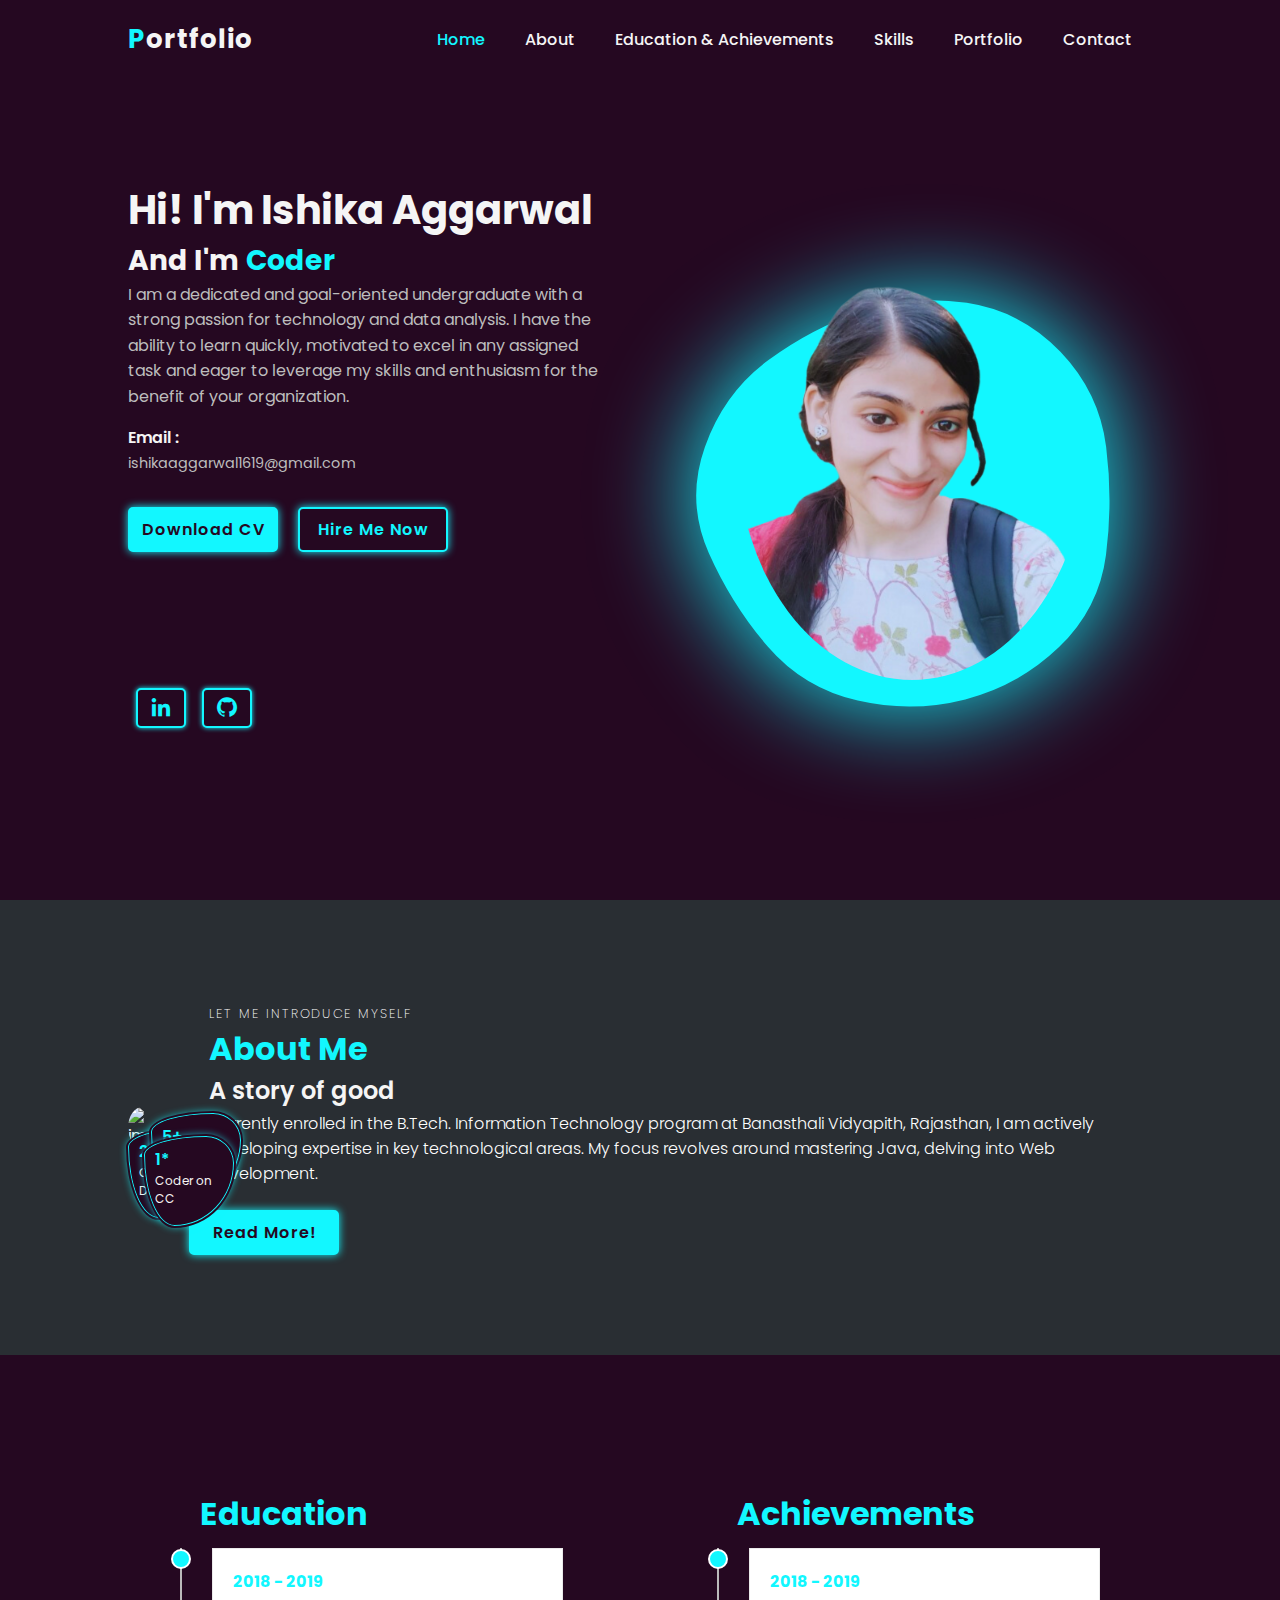
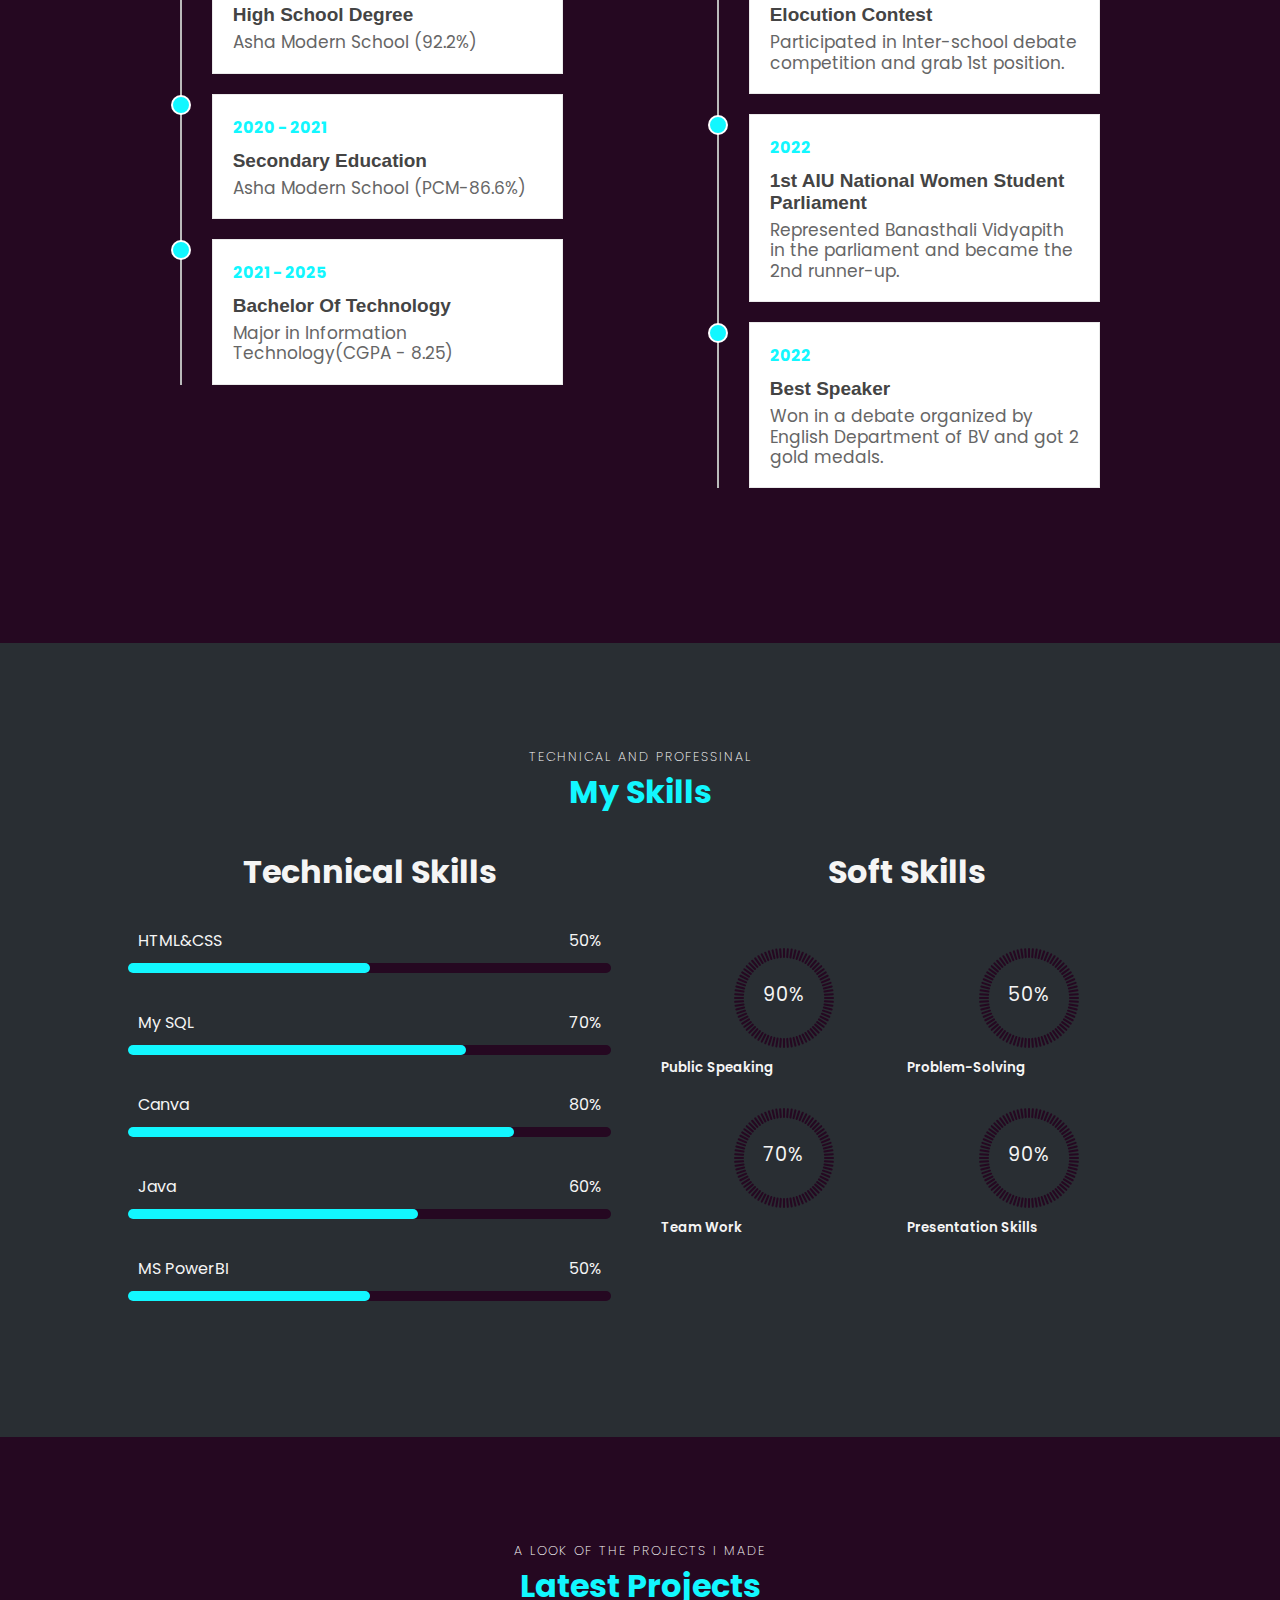
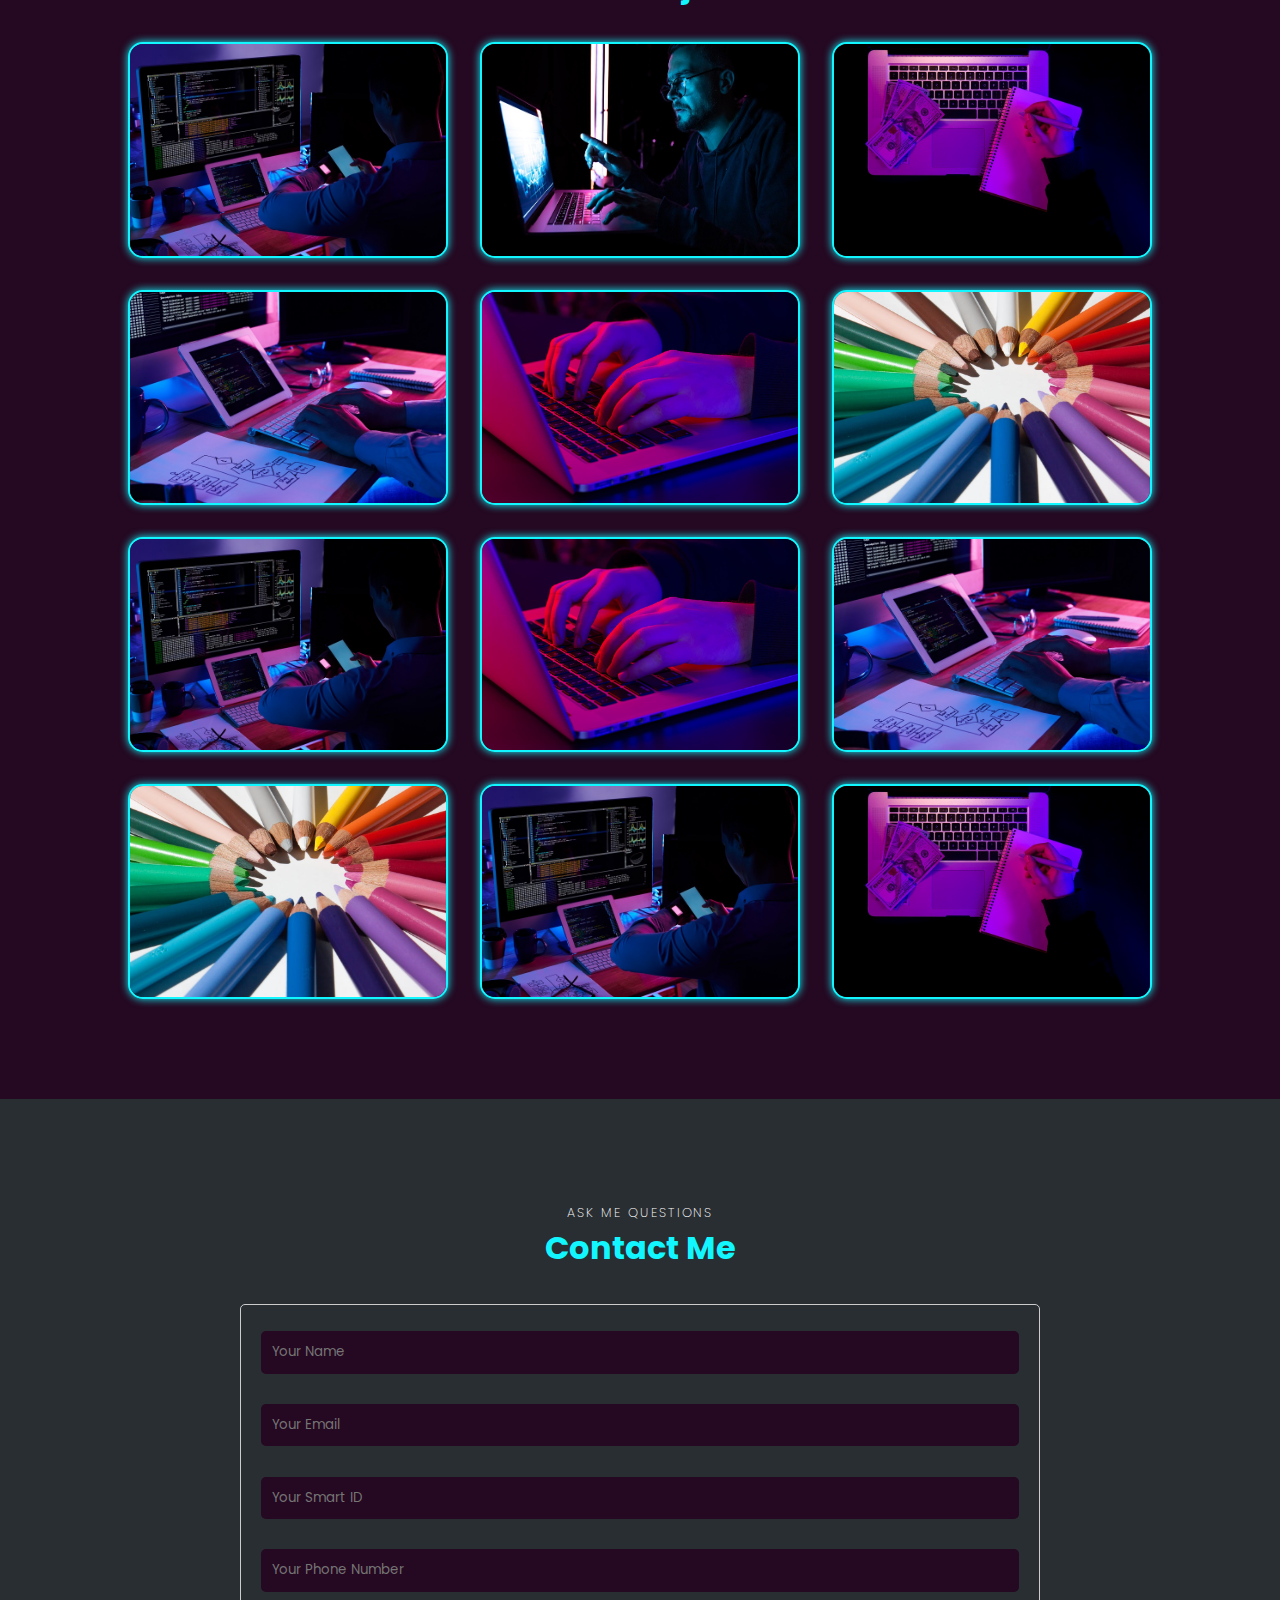
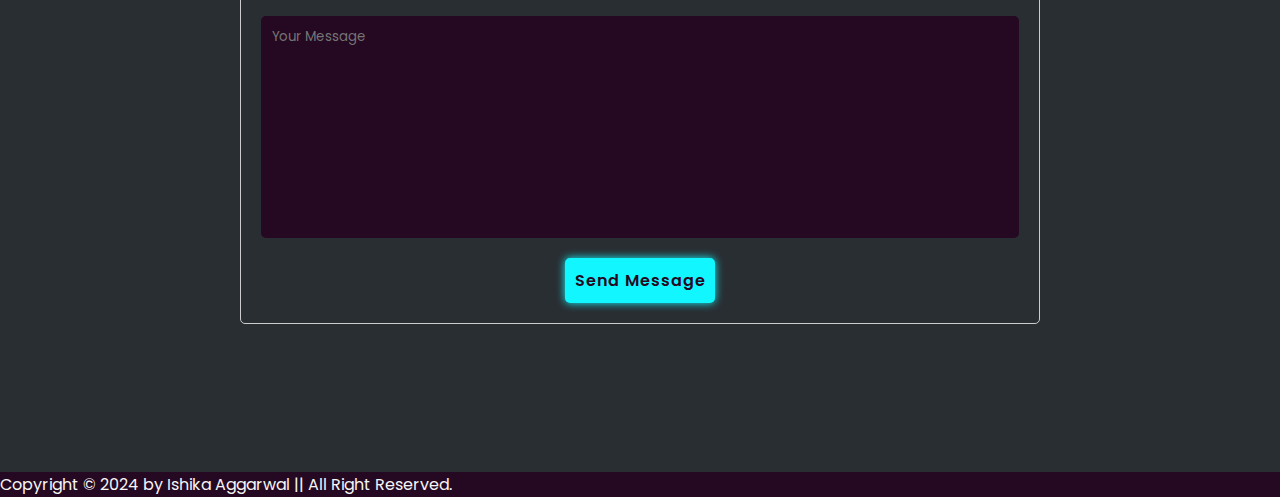
==== index.html @ 07a56487 "Add files via upload" ====
<!DOCTYPE html>
<html lang="en">
<head>
    <meta charset="UTF-8">
    <meta name="viewport" content="width=device-width, initial-scale=1.0">
    <title>Responsive Personal Portfolio Website Design</title>
    <link rel="stylesheet" href="style.css">
    <link href='https://unpkg.com/boxicons@2.1.4/css/boxicons.min.css' rel='stylesheet'>
    <!--<link rel="stylesheet" href="style.css">-->


</head>

<body>
    <!--header design-->
    <header>
       <div class="logo"><span>P</span>ortfolio</div>
        <ul class="navlist">
            <li><a href="#home">Home</a></li>
            <li><a href="#about">About</a></li>
            <li><a href="#education">Education & Achievements</a></li>
            <li><a href="#skills">Skills</a></li>
            <li><a href="#portfolio1">Portfolio</a></li>
            <li><a href="#contact">Contact</a></li>
        </ul>
        <div id="menu-icon" class="bx bx-menu"></div>
    </header>

    <!--home section-->

    <section id="home" class="home">
        
        <div class="home-content">
            <h1>Hi! I'm Ishika Aggarwal</h1>
        <div class="change-text">
            <h3>And I'm</h3>
            <h3>
                <span class="word">Student</span>
                <span class="word">Coder</span>
                <span class="word">Upcoming&nbsp;SWE</span>
                <span class="word">Frontend&nbsp;Developer</span>
                <span class="word">Orator</span>
                <span class="word">Data&nbsp;Analyst</span>
                <span class="word">Graphic&nbsp;Designer</span>
            </h3>
        </div>
        <p>I am a dedicated and goal-oriented undergraduate
            with a strong passion for technology and data
            analysis. I have the ability to learn quickly, motivated
            to excel in any assigned task and eager to leverage
            my skills and enthusiasm for the benefit of your
            organization.</p>

        <div class="info-box">
            <div class="email-info">
                <h3>Email :</h3>
                <span>ishikaaggarwal1619@gmail.com</span>
            </div>
        </div>
        <div class="btn-box">
            <a href="Ishika_Aggarwal_Resume.pdf" class="btn">Download CV</a>
            <a href="#" class="btn">Hire Me Now</a>
        </div>

        <div class="social-icons">
            <a href="https://www.linkedin.com/in/ishika-aggarwal-6a99b0291/"><i class='bx bxl-linkedin'></i></a>
            <a href="https://github.com/Gun-ishka/IT-302_Assignment2"><i class='bx bxl-github'></i></a>
        </div>
        </div>
        <div class="home-image">
            <div class="img-box">
                <img src="img.png" alt="img">
            </div>
            <div class="liquid-shape">
                <svg viewBox="0 0 500 500" xmlns="http://www.w3.org/2000/svg" xmlns:xlink="http://www.w3.org/1999/xlink" width="100%" id="blobSvg">
                    <path fill="#12f7ff">
                        <animate attributeName="d"

                            dur="20000ms"
                            repeatCount="indefinite"
                            values="M451,306.5Q446,363,402,400Q358,437,304,456.5Q250,476,195.5,457Q141,438,103.5,397Q66,356,36.5,303Q7,250,27,191.5Q47,133,98.5,105Q150,77,200,59.5Q250,42,307.5,46.5Q365,51,400.5,96.5Q436,142,446,196Q456,250,451,306.5Z;
                            M454.5,305.5Q442,361,405,408Q368,455,309,457Q250,459,189,460Q128,461,91,412Q54,363,42.5,306.5Q31,250,51,198.5Q71,147,104,100Q137,53,193.5,36Q250,19,306,37Q362,55,414,90Q466,125,466.5,187.5Q467,250,454.5,305.5Z;
                            M461,305.5Q442,361,403,404Q364,447,307,449.5Q250,452,192,452Q134,452,110.5,398Q87,344,68.5,297Q50,250,58,197Q66,144,108.5,111.5Q151,79,200.5,49.5Q250,20,296.5,54.5Q343,89,374,124.5Q405,160,442.5,205Q480,250,461,305.5Z;
                            M436.5,303Q433,356,393,392Q353,428,301.5,432.5Q250,437,199.5,431Q149,425,96,397Q43,369,40,309.5Q37,250,56,199.5Q75,149,113.5,114.5Q152,80,201,50Q250,20,296,55.5Q342,91,389.5,116.5Q437,142,438.5,196Q440,250,436.5,303Z;
                            M453.5,301.5Q429,353,392.5,393Q356,433,303,447Q250,461,198,445.5Q146,430,108,392Q70,354,50,302Q30,250,57.5,202.5Q85,155,106,96Q127,37,188.5,30.5Q250,24,312,29.5Q374,35,404.5,89Q435,143,456.5,196.5Q478,250,453.5,301.5Z;
                            M425,298.5Q418,347,394.5,403Q371,459,310.5,457Q250,455,197.5,443.5Q145,432,104,395Q63,358,66.5,304Q70,250,57.5,191Q45,132,86.5,85.5Q128,39,189,38.5Q250,38,304.5,49.5Q359,61,387,108Q415,155,423.5,202.5Q432,250,425,298.5Z;
                            M435,303.5Q435,357,392,389.5Q349,422,299.5,443Q250,464,200,444Q150,424,116,385.5Q82,347,46.5,298.5Q11,250,32.5,193.5Q54,137,108,117.5Q162,98,206,80.5Q250,63,305,61.5Q360,60,390.5,105.5Q421,151,428,200.5Q435,250,435,303.5Z;
                            M451,306.5Q446,363,402,400Q358,437,304,456.5Q250,476,195.5,457Q141,438,103.5,397Q66,356,36.5,303Q7,250,27,191.5Q47,133,98.5,105Q150,77,200,59.5Q250,42,307.5,46.5Q365,51,400.5,96.5Q436,142,446,196Q456,250,451,306.5Z"
                        ></animate>
                    </path>
                  </svg>
            </div>
            <div class="liquid-shape">
                <svg viewBox="0 0 500 500" xmlns="http://www.w3.org/2000/svg" xmlns:xlink="http://www.w3.org/1999/xlink" width="100%" id="blobSvg">
                    <path fill="#12f7ff">
                        <animate attributeName="d"

                            dur="20000ms"
                            repeatCount="indefinite"
                            values="M451,306.5Q446,363,402,400Q358,437,304,456.5Q250,476,195.5,457Q141,438,103.5,397Q66,356,36.5,303Q7,250,27,191.5Q47,133,98.5,105Q150,77,200,59.5Q250,42,307.5,46.5Q365,51,400.5,96.5Q436,142,446,196Q456,250,451,306.5Z;
                            M454.5,305.5Q442,361,405,408Q368,455,309,457Q250,459,189,460Q128,461,91,412Q54,363,42.5,306.5Q31,250,51,198.5Q71,147,104,100Q137,53,193.5,36Q250,19,306,37Q362,55,414,90Q466,125,466.5,187.5Q467,250,454.5,305.5Z;
                            M461,305.5Q442,361,403,404Q364,447,307,449.5Q250,452,192,452Q134,452,110.5,398Q87,344,68.5,297Q50,250,58,197Q66,144,108.5,111.5Q151,79,200.5,49.5Q250,20,296.5,54.5Q343,89,374,124.5Q405,160,442.5,205Q480,250,461,305.5Z;
                            M436.5,303Q433,356,393,392Q353,428,301.5,432.5Q250,437,199.5,431Q149,425,96,397Q43,369,40,309.5Q37,250,56,199.5Q75,149,113.5,114.5Q152,80,201,50Q250,20,296,55.5Q342,91,389.5,116.5Q437,142,438.5,196Q440,250,436.5,303Z;
                            M453.5,301.5Q429,353,392.5,393Q356,433,303,447Q250,461,198,445.5Q146,430,108,392Q70,354,50,302Q30,250,57.5,202.5Q85,155,106,96Q127,37,188.5,30.5Q250,24,312,29.5Q374,35,404.5,89Q435,143,456.5,196.5Q478,250,453.5,301.5Z;
                            M425,298.5Q418,347,394.5,403Q371,459,310.5,457Q250,455,197.5,443.5Q145,432,104,395Q63,358,66.5,304Q70,250,57.5,191Q45,132,86.5,85.5Q128,39,189,38.5Q250,38,304.5,49.5Q359,61,387,108Q415,155,423.5,202.5Q432,250,425,298.5Z;
                            M435,303.5Q435,357,392,389.5Q349,422,299.5,443Q250,464,200,444Q150,424,116,385.5Q82,347,46.5,298.5Q11,250,32.5,193.5Q54,137,108,117.5Q162,98,206,80.5Q250,63,305,61.5Q360,60,390.5,105.5Q421,151,428,200.5Q435,250,435,303.5Z;
                            M451,306.5Q446,363,402,400Q358,437,304,456.5Q250,476,195.5,457Q141,438,103.5,397Q66,356,36.5,303Q7,250,27,191.5Q47,133,98.5,105Q150,77,200,59.5Q250,42,307.5,46.5Q365,51,400.5,96.5Q436,142,446,196Q456,250,451,306.5Z"
                        ></animate>
                    </path>
                  </svg>
            </div>
    </section>
    <!--about section-->
    <section id="about" class="about">
      
        <div class="img-about">
            <img src="img2.png" alt="img">
            
      
        
            <div class="info-about1">
                <span>20+</span>
                <p>Canva Designs</p>
            </div>
            <div class="info-about2">
                <span>5+</span>
                <p>Medals in Debate</p>
            </div>
            <div class="info-about3">
                <span>1*</span>
                <p>Coder on CC</p>
            </div>
        </div>
        <div class="about-content">
            <span>Let me introduce myself</span>
            <h2>About Me</h2>
            <h3>A story of good</h3>
            <p>Currently enrolled in the B.Tech. Information Technology program at Banasthali Vidyapith, Rajasthan, I am actively developing expertise in key technological areas. My focus revolves around mastering Java, delving into Web Development.</p>
            <div class="btn-box">
                <a href="" class="btn">Read More!</a>
            </div>
        </div>
    </section>

    <div class="container">
	
        <main class="row">
            
            <!--   *******  Education Section Starts  *******   -->
    <section class="col" id="education" class="education">
			
        <div class="title">
            <h2 style="color:var(--hover-color);
            font-weight:700;
            font-size:var(--normal-font);">Education</h2>
        </div>

        <div class="contents">
            
            <div class="box">
                <h4>2018 - 2019</h4>
                <h3>High School Degree</h3>
                <p>Asha Modern School (92.2%)</p>
            </div>

            <div class="box">
                <h4>2020 - 2021</h4>
                <h3>Secondary Education</h3>
                <p>Asha Modern School (PCM-86.6%)</p>
            </div>

            <div class="box">
                <h4>2021 - 2025</h4>
                <h3>Bachelor Of Technology</h3>
                <p>Major in Information Technology(CGPA - 8.25)</p>
            </div>

        </div>
    </section>
    <!--   *******  Education Section Ends  *******   -->

		<!--   *******  Experience Section Starts  *******  -->

		<section class="col">
			
			 <div class="title">
				<h2 style="color:var(--hover-color);
                font-weight:700;
                font-size:var(--normal-font);">Achievements</h2>
            </div>
			

			<div class="contents">
				
				<div class="box">
					<h4>2018 - 2019</h4>
					<h3>Elocution Contest</h3>
					<p>Participated in Inter-school debate competition and grab 1st position.</p>
				</div>

				<div class="box">
					<h4>2022</h4>
					<h3>1st AIU National Women Student Parliament</h3>
					<p>Represented Banasthali Vidyapith in the parliament and became the 2nd runner-up.</p>
				</div>

				<div class="box">
					<h4>2022</h4>
					<h3>Best Speaker</h3>
					<p>Won in a debate organized by English Department of BV and got 2 gold medals.</p>
				</div>

			</div>
		</section>

		<!--   *******  Experience Section Ends   *******  -->
	</main>
</div>
    <!--<section id="eduacation" class="education">
        <div class="education-text">
            <span>my study background</span>
            <h2>Education</h2>
        </div>
        <div class="section-services">
            <div class="service-box">
                <i class='bx bxs-layer'></i>
            </div>
        </div>
    </section>-->

    <!--Skills-->
    <section id="skills" class="skills">
        <div class="main-text">
            <span>technical and professinal</span>
            <h2>My Skills</h2>
        </div>
        <div class="skill-main">
            <div class="skill-left">
                <h3>Technical Skills</h3>
                <div class="skill-bar">
                    <div class="info">
                        <p>HTML&CSS</p>
                        <p>50%</p>
                    </div>
                    <div class="bar">
                        <span class="html-andcss"></span>
                    </div>
                </div>
                <div class="skill-bar">
                    <div class="info">
                        <p>My SQL</p>
                        <p>70%</p>
                    </div>
                    <div class="bar">
                        <span class="sql"></span>
                    </div>
                </div>
                <div class="skill-bar">
                    <div class="info">
                        <p>Canva</p>
                        <p>80%</p>
                    </div>
                    <div class="bar">
                        <span class="canva"></span>
                    </div>
                </div>
                <div class="skill-bar">
                    <div class="info">
                        <p>Java</p>
                        <p>60%</p>
                    </div>
                    <div class="bar">
                        <span class="java"></span>
                    </div>
                </div>
                <div class="skill-bar">
                    <div class="info">
                        <p>MS PowerBI</p>
                        <p>50%</p>
                    </div>
                    <div class="bar">
                        <span class="powerbi"></span>
                    </div>
                </div>
            </div>
            <div class="skill-right">
                <h3>Soft Skills</h3>
                <div class="softskills">
                    <div class="box">
                        <div class="circle" data-dots="80" data-percent="90"></div>
                        <div class="text">
                            <big>90%</big>
                            <small>Public Speaking</small>
                        </div>
                    </div>
                    <div class="box">
                        <div class="circle" data-dots="80" data-percent="50"></div>
                        <div class="text">
                            <big>50%</big>
                            <small>Problem-Solving</small>
                        </div>
                    
                </div>
                <div class="box">
                    <div class="circle" data-dots="80" data-percent="70"></div>
                        
                    
                    <div class="text">
                        <big>70%</big>
                        <small>Team Work</small>
                    </div>
                
            </div>
            <div class="box">
                <div class="circle" data-dots="80" data-percent="90"></div>
                    
              
                <div class="text">
                    <big>90%</big>
                    <small>Presentation Skills</small>
                </div>
        </div>
         </div>
        </div>
    </section>
<!--skill section-->

<section id="portfolio1" class="portfolio1">
    <div class="main-text">
        
            <span>A look of the projects I made</span>
            <h2>Latest Projects</h2>
        </div>
        <div class="container1">
            
            <div class="portfolio-gallery">
                <div class="port-box">
                    <div class="port-image">
                        <img src="1.jpg" alt="">
                    </div>
                    <div class="port-content">
                        <h3>Assignment 1</h3>
                        <p>In this I made UI of Lamborghini Website using Html, Css</p>
                        <a href="/HTML PROJECT/index1.html" target="_blank"><i class='bx bx-link-external'></i></a>
                    </div>
                </div>
                <div class="port-box">
                    <div class="port-image">
                        <img src="2.jpg" alt="">
                    </div>
                    <div class="port-content">
                        <h3>JS Exercise 19</h3>
                        <p>Implement a JS function that accept no. of rows(m) and columns(n) from user and display a 2D Matrix m8n square layout of alternate black and red.</p>
                        <a href="/Java script/exercise19.html" target="_blank"><i class='bx bx-link-external'></i></a>
                    </div>
                </div>
                <div class="port-box">
                    <div class="port-image">
                        <img src="3.jpg" alt="">
                    </div>
                    <div class="port-content">
                        <h3>JS Exercise 20</h3>
                        <p>Create a webpage to display digital clock that display updated time of your system without refreshing page.</p>
                        <a href="/Java script/exercise20.html" target="_blank"><i class='bx bx-link-external'></i></a>
                    </div>
                </div>
                <div class="port-box">
                    <div class="port-image">
                        <img src="5.jpg" alt="">
                    </div>
                    <div class="port-content">
                        <h3>JS Exercise 22</h3>
                        <p>Write a JS function to display greeting message with username that is accessing webpage. When user clicks on greeting message it should hide.</p>
                        <a href="/Java script/exercise24.html" target="_blank"><i class='bx bx-link-external'></i></a>
                    </div>
                </div>
                <div class="port-box">
                    <div class="port-image">
                        <img src="4.jpg" alt="">
                    </div>
                    <div class="port-content">
                        <h3>JS Exercise 23</h3>
                        <p>Write a JS code that displays text "Text-Growing" with increasing font size and "Text-Shrinking" with decreasing font size.</p>
                        <a href="/Java script/exercise23.html" target="_blank"><i class='bx bx-link-external'></i></a>
                    </div>
                </div>
               
                <div class="port-box">
                    <div class="port-image">
                        <img src="6.jpg" alt="">
                    </div>
                    <div class="port-content">
                        <h3>JS Exercise 25</h3>
                        <p>Create a webpage that accepts a value in textbox for temperature in one unit and convert it to another.</p>
                        <a href="/Java script/exercise25.html" target="_blank"><i class='bx bx-link-external'></i></a>
                    </div>
                </div>
                <div class="port-box">
                    <div class="port-image">
                        <img src="1.jpg" alt="">
                    </div>
                    <div class="port-content">
                        <h3>JS Exercise 26</h3>
                        <p>Create a registration form which accepts first name, last name(not mandatory), userId, password, confirm password, address, email, contact. Apply Validations</p>
                        <a href="/Java script/exercise26.html" target="_blank"><i class='bx bx-link-external'></i></a>
                    </div>
                </div>
               
                
                <div class="port-box">
                    <div class="port-image">
                        <img src="4.jpg" alt="">
                    </div>
                    <div class="port-content">
                        <h3>CSS Exercise 1</h3>
                        <p>Create a webpage containing various box with translate, transition and transform effects.</p>
                        <a href="/CSS/flexbox.html" target="_blank"><i class='bx bx-link-external'></i></a>
                    </div>
                </div>
                <div class="port-box">
                    <div class="port-image">
                        <img src="5.jpg" alt="">
                    </div>
                    <div class="port-content">
                        <h3>Css Exercise 2</h3>
                        <p>Create a webpage to display radial effect.</p>
                        <a href="/CSS/indexc.html" target="_blank"><i class='bx bx-link-external'></i></a>
                    </div>
                </div>
                <div class="port-box">
                    <div class="port-image">
                        <img src="6.jpg" alt="">
                    </div>
                    <div class="port-content">
                        <h3>CSS Exercise 3</h3>
                        <p>Create a webpage using html, css.</p>
                        <a href="/CSS/indexc1.html" target="_blank"><i class='bx bx-link-external'></i></a>
                    </div>
                </div>
                <div class="port-box">
                    <div class="port-image">
                        <img src="1.jpg" alt="">
                    </div>
                    <div class="port-content">
                        <h3>CSS Exercise 4</h3>
                        <p>Create a webpage using diifernt text style.</p>
                        <a href="/CSS/indexc2.html" target="_blank"><i class='bx bx-link-external'></i></a>
                    </div>
                </div>
                <div class="port-box">
                    <div class="port-image">
                        <img src="3.jpg" alt="">
                    </div>
                    <div class="port-content">
                        <h3>CSS Exercise 18</h3>
                        <p>Create a home page for Banasthali's Website look like https://gsar.harward.edu/</p>
                        <a href="/CSS/Ex18.html" target="_blank"><i class='bx bx-link-external'></i></a>
                    </div>
                </div>
                
            </div>
        </div>

    
</section>
<!--Conatact section end-->
<section id="contact" class="contact">
    <div class="main-text">
        
        <span>ask me questions</span>
        <h2>Contact Me</h2>
    </div>
    <form action="#"  method="post" onsubmit="return validateForm()">
        <input for="fname" class="required" type="text" placeholder="Your Name">
        <span id="fnameError" class="error"></span>

        <input for="email" class="required" id="email" class="email" type="text" placeholder="Your Email">
        <span id="emailError" class="error"></span>

        <input for="uId" class="required" id="uId" class="uTd" type="text" placeholder="Your Smart ID">
        <span id="uIdError" class="error"></span>

        <input for="mobile" class="required" id="mobile" class="mobile" type="text" placeholder="Your Phone Number">
        <span id="mobileError" class="error"></span>
        <textarea name="mess" id="mss" cols="30" rows="10" placeholder="Your Message"></textarea>
        <div class="btn-box formBtn">
            <button type="submit" class="btn">Send Message</button>
        </div>
        
    </form>
    <script>
        function validateForm() {
            var fname = document.getElementById('fname').value;
            var email = document.getElementById('email').value;
            var uId = document.getElementById('uId').value;
            var mobile = document.getElementById('mobile').value;
            var mss = document.getElementById('mss');
    
            var fnameError = document.getElementById('fnameError');
            var emailError = document.getElementById('emailError');
            var uIdError = document.getElementById('uIdError');
            var mobileError = document.getElementById('mobileError');
           
    
            fnameError.textContent = "";
           // lnameError.textContent = "";
            emailError.textContent = "";
            uIdError.textContent = "";
            mobileError.textContent = "";
            
    
            var isValid = true;
    
            if (fname.trim() === "") {
                fnameError.textContent = "First name is required";
                isValid = false;
            }
            if (email.trim() === "") {
                emailError.textContent = "Email is required";
                isValid = false;
            } else if (!isValidEmail(email)) {
                emailError.textContent = "Invalid email address";
                isValid = false;
            }


            if (uId.trim() === "") {
                uIdError.textContent = "User Id is required";
                isValid = false;
            } else if (!isValidUserId(uId)) {
                uIdError.textContent = "Invalid user id";
                isValid = false;
            }

            if (mobile.trim() === "") {
                mobileError.textContent = "Mobile number is required";
                isValid = false;
            } else if (!isValidMobile(mobile)) {
                mobileError.textContent = "Invalid mobile number";
                isValid = false;
            }
    
    
            return isValid;
        }
    
        function isValidEmail(email) {
            var re =  /^[a-zA-Z0-9._-]+@[a-zA-Z0-9.\.-]+\.[a-zA-Z]{2,4}$/;
            return re.test(email);
        }
    
        function isValidMobile(mobile) {
            var re = /^[1-9][0-9]{9}$/;
            return re.test(mobile);
        }
        function isValidUserId(uId){
            var re = /^[A-Z]{5}[0-9]{5}$/;
            return re.test(uId);
        }
    
    </script>

</section>
<!--footer-->
<p>Copyright &copy; 2024 by Ishika Aggarwal || All Right Reserved.</p>
    <script src="script.js"></script>
    
</body>
</html>
---- style.css ----
@import url('https://fonts.googleapis.com/css2?family=Poppins:wght@100;200;300;400;500;600;700;800;900&display=swap');
*{
    margin: 0;
    padding: 0;
    box-sizing: border-box;
    list-style:none;
    text-decoration: none;

    scroll-behavior: smooth;
    font-family: 'Poppins', sans-serif;
}

:root {
    --bg-color: #250821;
    --second-bg-color: #292e33;
    --text-color: #f5f5f5;
    --hover-color: #12f7ff;
    --big-font: 2.5rem;
    --normal-font: 2rem;
    --neon-box-shadow: 0 0 .5rem #12f7ff;
    --h2-font:3rem;
    --font-neon-text-shadow: 0 0 10px rgba(18,247,255,0.3),
     0 0 20px rgba(18,247,255,0.3),
     0 0 30px rgba(18,247,255,0.3),
     0 0 40px rgba(18,247,255,0.3),
     0 0 70px rgba(18,247,255,0.3),
     0 0 80px rgba(18,247,255,0.3),
     0 0 100px rgba(18,247,255,0.3),
     0 0 150px rgba(18,247,255,0.3);
}


body{
    font-family: 'Poppins', sans-serif;
    background-color: var(--bg-color);
    color: var(--text-color);
}

header{
    position:fixed;                                            
    top:0;
    left:0;
    z-index:1000;
    background:var(--bg-color);
   border-bottom:1px solid transparent;
   display:flex;
    align-items: center;
    justify-content: space-between;
    width: 100%;
    padding: 20px 10%;
    
}
header.sticky{
    background:var(--bg-color);
    border-bottom:1px solid var(--second-bg-color);
    padding:12px 10%;
}

.logo{
    font-size: 26px;
    font-weight: 700;
    letter-spacing: 1px;
}

span{
    color: var(--hover-color);
}
.navlist{
    display: flex;
    z-index:1000;
}

.navlist a{
    color: var(--text-color);
    font-weight: 500;
    padding: 10px 20px;
}

.navlist a:hover{
    color: var(--hover-color);
    text-shadow:  0 0 10px rgba(18,247,255,0.6),
    0 0 20px rgba(18,247,255,0.6),
    0 0 30px rgba(18,247,255,0.6),
    0 0 40px rgba(18,247,255,0.6),
    0 0 70px rgba(18,247,255,0.6),
    0 0 80px rgba(18,247,255,0.6),
    0 0 100px rgba(18,247,255,0.6),
    0 0 150px rgba(18,247,255,0.6);
}
.navlist a.active{
    color:var(--hover-color);
}
::webkit-scrollbar{
    height:0;
    width:0.5rem;
}
::webkit-scrollbar-track{
    background:var(--second-bg-color);
}
::webkit-scrollbar-thumb{
    background:var(--hover-color);
    border-radius:5rem;
}

#menu-icon{
    font-size: 1.8rem;
    z-index: 10001;
    cursor: pointer;
    margin-left: 25px;
    background: var(--hover-color);
    border-radius: 3px;
    color: var(--second-bg-color);
    display:none;
}

section{
    padding: 100px 10%;
}

.home-content p{
    color: #bdbdbd;
    line-height:1.6;
}
.info-box{
    display: inline-flex; justify-content: space-between!;
    justify-content:"space-but" 
}

.home{
    min-height: 100vh;
    height: 100%;
    width: 100%;
    display: grid;
    grid-template-columns: repeat(2, 1fr);
    align-items: center;
    grid-gap: 4em;

}
.home-content{
    max-width: 600px;
    margin-left: auto;
}

.home-content h1{
    font-size: var(--big-font);
    font-weight: 700;
}
.change-text{
    font-size: 1.5rem;
    font-weight: 600;
}

.change-text h3{
    display: inline-flex;
    margin: 0;
    vertical-align: top;
}

.change-text h3 .word{
    position: absolute;
    display: flex;
    opacity: 0;
}

.change-text h3 .word .letter{
    transform-origin : center center 25px;
}

.change-text h3 .word .letter.out{
    transform: rotateX(90deg);
    transition: 0.1s cubic-bezier(0.6,0,0.7,0.2);
}

.change-text h3 .word .letter.in{
    transition: 0.38s ease;
}

.change-text h3 .word .letter.behind{
    transform: rotateX(-90deg);
}

.home-content p{
    color:#bdbdbd;
    line-height:1.6;
}

.info-box{
    display:inline-flex;
    justify-content:space-between;
    align-items:center;
    width:300px;
    margin:1rem 0 2rem;
    
}

.info-box h3{
    font-weight: 600;
    color: var(--text-color);
    font-size:1rem;
}
.info-box span{
    font-size: 0.9rem;
    color:#bdbdbd;
}
.btn-box{
    display:flex;
    justify-content: space-between;
    width:320px;
    height: 45px;
}
.btn-box .btn{
    display: inline-flex;
    justify-content: center;
    align-items: center;
    width: 150px;
    height:100%;
    background: var(--hover-color);
    color: var(--bg-color);
    font-size:1rem;
    letter-spacing: 1px;
    font-weight:600;
    transition:0.6s;
    box-shadow: var(--neon-box-shadow);
    border-radius:5px;
    position: relative;
    overflow:hidden;
    z-index: 1;
    border: 2px solid var(--hover-color);
}

.btn:hover{
    color:var(--hover-color);
}
.btn::before{
    content: "";
    position: absolute;
    top: 0;
    left: 0;
    background: var(--bg-color);
    width: 0;
    height:100%;
    z-index: -1;
    transition: 0.4s;
}
.btn:hover::before{
    width:100%;

}

.btn:nth-child(2){
    background: var(--bg-color);
    color: var(--hover-color);
}

.btn:nth-child(2):hover{
    color: var(--bg-color);
}
.btn:nth-child(2)::before{
    background: var(--hover-color);
}

.social-icons{
    margin-top: 8rem;
    display: flex;
    width: 220px;
    height: 40px;
}
.social-icons a{
    display:inline-flex;
    width: 50px;
    height: 100%;
    justify-content: center;
    align-items:center;
    background: var(--bg-color);
    color: var(--hover-color);
    border: 2px solid var(--hover-color);
    transition:0.6s;
    box-shadow: 0 0 0.3rem #12f7ff;
    border-radius:5px;
    position: relative;
    margin:8px;
   
    z-index:1;
    overflow:hidden;
}

.social-icons a{
    font-size: 1.5rem;
}

.social-icons a:hover{
    color: var(--bg-color);

}

.social-icons a::before{
    content:"";
    position:absolute;
    left:0;
    top:0;
    width:0;
    height:100%;
    background: var(--hover-color);
    transition:0.6s;
    z-index: -1;

}
.social-icons a:hover::before{
    width: 100%;
}
.home-image{
    position:relative;
}

.img-box{
    text-align:center;
    

}
.img-box img{
    width:100%;
    max-width:350px;
    height:auto;
    
    border-radius:80%;
}
.liquid-shape{
    position:absolute;
    width:100%;
    height:100%;
    z-index:-1;
    top:10%;
}

.liquid-shape:nth-child(2){
    filter:blur(50px);
}

/*About Section css...........................................*/

.about{
    display:flex;
    justify-content:center;
    align-items:center;
    grid-gap:2em;
    background:var(--second-bg-color);
}
.img-about {
    position: relative;
}

.img-about img {
    width: 100%;
    max-width: 350px;
    height: auto;
    border-radius: 80%;
    
  
}

.about .img-about img{
    max-width:500px;
    height: auto;
    
}

.about-content span{
    margin-left: 20px;
    color:#fdfdfd;
    font-size:0.8rem;
    font-weight:200;
    letter-spacing:2px;
    text-transform:uppercase;

}

.about-content h2{
    margin-left: 20px;
    color:var(--hover-color);
    font-weight:700;
    font-size:var(--normal-font);
}

.about-content h3{
    margin-left: 20px;
    font-weight:600;
    font-size:1.5rem;
    margin-bottom: 0.2rem;
}

.about-content p{
    margin-left: 20px;
    color:#fdfdfd;
    font-weight:300;
    margin-bottom:1.5rem;
}
.info-about1,
.info-about2,
.info-about3{
    background:var(--bg-color);
    font-size:0.75rem;
    position:absolute;
    padding:10px;
    width:90px;
    height:90px;
    border-radius:69% 31% 66% 34% / 21% 30% 70% 79%;
    display:block;
    box-shadow:var(--neon-box-shadow);
    border: 1px solid var(--hover-color);
    outline: 2px solid var(--bg-color);
    z-index:100;
    animation: morph 6s linear infinite;
}
.info-about1{
    left:0%;
    top:50%;

}
.info-about2{
    left:80%;
    top:15%;
    
}
.info-about3{
    left:55%;
    top:70%;
    
}
.img-about span{
    color:var(--hover-color);
    font-size:1rem;
    font-weight:600;
}
/*Education css..............*/
.container{
	width: 100%;
	padding: 35px 10%;
}
.container{
	padding-right: calc(10% - 30px);
}
main.row{
	display: grid;
	grid-template-columns: 1fr 1fr;
	grid-column-gap: 20px;
}
.col div.title h2{
	
	margin-left:20px;
    color:var(--hover-color);
    font-weight:700;
    font-size:var(--normal-font);
}
.col .contents{
	padding: 0px 30px;
	border-left: 2px solid #bababa;
}
.col .contents .box{
	position: relative;
	padding: 20px;
	border: 1px solid #eaeaea;
	background-color: #ffffff;
	cursor: pointer;
	transition: all 0.4s;
	margin-bottom: 20px;
}
.col .contents .box:hover{
	box-shadow: 0px 3px 12px 0px #ccc;
	border: 1px solid transparent;
}
.col .contents .box::before{
	content: '';
	position: absolute;
	width: 16px;
	height: 16px;
	border-radius: 50%;
	right: calc(100% + 22px);
	top: 0;
	background-color:var(--hover-color);
	border: 2px solid white;
}
.box h4{
	position: relative;
    color:var(--hover-color);
	
}
.box h3{
	font-size: 19px;
	padding: 10px 0px 6px;
	font-family: helvetica;
	color: #444;
}
.box p{
	line-height: 1.2;
	color: #666;
	font-size: 17px;
}
@media(max-width: 768px){
	main.row{
		grid-template-columns: 1fr;
	}
	.row .col:nth-child(2){
		margin-top: 30px;
	}
}

/*Skills......*/

.main-text{
   
    width:100%;
    text-align:center;
    margin-bottom:2rem;
    color:var(--hover-color);
}
.main-text h2{
    font-weight:700;
    font-size: var(--normal-font);
}
.main-text span{
    color:#fdfdfd;
    font-size:0.8rem;
    font-weight:200;
    letter-spacing:2px;
    text-transform:uppercase;

}
.skills{
    background:var(--second-bg-color);
}
.skill-main{
    width:100%;
    display:grid;
    grid-template-columns: repeat(2 1fr);
    grid-row-gap: 30px;
    grid-column-gap: 50px;

}
.skill-right{
    grid-column: 2 / 3; /* Align Soft Skills to the second column */
}
.skill-bar{
    margin-bottom:2.3rem;

}
.skill-main h3{
    margin-bottom:2rem;
    font-size: var(--normal-font);
    text-align: center;
}
.skill-left .skill-bar .info{
    display:flex;
    justify-content: space-between;
    align-items:center;
    padding:0 10px;
}

.skill-left .skill-bar .bar{
    width:100%;
    height:10px;
    background-color: var(--bg-color);
    border-radius: 25px;
    margin-top: 10px;
    position:relative;
}
.skill-bar .bar span{
    width:50%;
    height:100%;
    position:absolute;
    left:0;
    background:var(--hover-color);
    border-radius: 25px;
    box-shadow: var(--neon --neon-box-shadow);
}
.skill-bar .bar .html-andcss{
    width:50%;
    animation: html-andcss 2s;
}

.skill-bar .bar .sql{
    width: 70%;
    animation: sql 3s;
}

.skill-bar .bar .canva{
    width: 80%;
    animation: sql 4s;
}
.skill-bar .bar .java{
    width: 60%;
    animation: java 5s;
}
.skill-bar .bar .powerbi{
    width: 50%;
    animation: powerbi 6s;
}
/*skill right............*/
.softskills{
    display:grid;
    grid-template-columns: 1fr 1fr;
}

.box{
    position: relative;
    margin: 10px 0;
    flex: 1 1 15rem;
}
.box-text{
    text-align: center;
    color: #fff;
    font-size:1rem;
}
.box .text big{
    font:400;
    letter-spacing:1px;
    position:absolute;
    top:40%;
    left:50%;
    transform: translate(-50%, -50%);
}
.box .text small{
    display: block;
    font-weight:600;

}
.circle{
    width:100%;
    height: 120px;
    display:flex;
    justify-content: center;
    align-items:center;
    
}
.circle .points{
    width:2px;
    height: 10px;
    background-color: var(--bg-color);
    position: absolute;
    border-radius: 3px;
    transform: rotate(calc(var(--i)*var(--rot))) translateY(-45px);
    
}

.points.marked{
    animation: glow 0.04s linear forwards;
    animation-delay: calc(var(--i)*0.05s);
}

/*Portfolio section css.............................*/
/*.fillter-buttons{
    margin:2rem;
    text-align: center;
}
.fillter-buttons .btn{
    background:none;
    outline:none;
    border:none;
    cursor:pointer;
    font-size:0.85rem;
    font-weight:600;
    letter-spacing:0.4px;
    margin-left:1.3rem;
    color: var(--text-color);
}
.fillter-buttons .btn:hover{
    color:var(--hover-color);
}*/
.portfolio-gallery{
    display:grid;
    grid-template-columns:repeat(auto-fill, minmax(270px, 1fr));
    gap:2rem;
}
.port-box{
    position:relative;
    border-radius:15px;
    overflow:hidden;
    background:#292e33;
    display:flex;
    grid-template-rows: 1fr auto;
    align-items:center;
    border: 2px solid var(--hover-color);
    box-shadow: var(--neon-box-shadow)
}
.port-image{
    display:flex;
    align-items:center;
    justify-content:center;
    height:100%;
    width:100%;

}
.port-image img{
    width:100%;
    opacity: 0.5s;
    height:100%;
    transition:0.5s;

}
.port-content{
    position:absolute;
    bottom:0;
    left:0;
    width:100%;
    height:100%;
    opacity:0;
    background:linear-gradient(rgba(0,0,0,0.2),#12f7ff);
    display:flex;
    align-items:center;
    justify-content:center;
    flex-direction:column;
    text-align:center;
    transition:0.5s;
    padding:0 2rem;
}
.port-box:hover .port-content{
    opacity:1;
}

.port-box:hover .port-image img{
    transform: scale(1.1);
}
.port-content h3{
    font-size:1.5rem;
    font-weight:600;

}
.port-content p{
    font-size:0.8rem;
    margin: 5px 0 15px 0;
    

}
.port-content a{
    background:#fff;
    border-radius:50%;
    display:inline-flex;
    justify-content: center;
    align-items:center;
    width:50px;
    height:50px;
    border:1px solid var(--hover-color);
    outline:2px solid #fff;
}
.port-content a i{
    font-size:1.3rem;
    color: var(--second-bg-color);
}
/*Contact section...............................*/
.contact{
    background:var(--second-bg-color);
    width:100%;
}
.contact form{
    text-align:center;
    max-width:50rem;
    margin:1rem auto;
    margin-bottom:3rem;

}
.contact form input,
.contact form textarea{
    width:100%;
    color:var(--text-color);
    background:var(--bg-color);
    margin-bottom:0.8rem;
    border:none;
    border-radius:5px;
    padding:0.7rem;
}
.contact form textarea{
    resize:none;
}
.formBtn{
    display:flex;
    justify-content:center;
    width:100%;
}
.formBtn btn{
    cursor:pointer;
    font-size:1rem;
}
form {
    max-width: 400px;
    margin: 0 auto;
    padding: 20px;
    border: 1px solid #ccc;
    border-radius: 5px;
}
input[type=text], input[type=email], input[type=tel] {
    width: 100%;
    padding: 12px;
    margin: 6px 0;
    box-sizing: border-box;
}
input[type=submit] {
    background-color: #4CAF50;
    color: white;
    padding: 14px 20px;
    margin: 8px 0;
    border: none;
    border-radius: 4px;
    cursor: pointer;
}
.error {
    color: red;
    font-size: 0.6em;
    display:block;
width:100%;
text-align:right;
    height:1.2em;
}
.required::before {
    content: "*";
    color: red;
    margin-right: 3px;
}
/*footer................*/
.footer{
    padding:1.5rem 10%;
    display:flex;
    align-items:center;
    justify-content:space-between;
}
footer a{
    color:#bdbdbd;
}
display a{
    display:inline-flex;
    justify-content:center;
    color:var(--text-color);
    background:var(--hover-color);
    padding: 0.6rem;
    border-radius:5px;
}
footer a i{
    font-size:2rem;
    color:var(--secon-bg-color);
}

/*keyframes.......................*/
@keyframes morph{
    0%,
    100%{
        border-radius: 40% 60% 70% 30% / 40% 40% 60% 50%;
    }
    30%{
        border-radius: 70% 30% 50% 50% / 30% 30% 70% 70%;
    
    }
    60%{
        border-radius:100% 60% 60% 100% / 100% 100% 60% 60%;
    }
    80%{
        border-radius:69% 31% 66% 34% / 21% 30% 70% 79%;
    }
}

@keyframes sql{
    0%{
        width:0%;
    }
    100%{
        width:70%;
    }

}
@keyframes html-andcss{
    0%{
        width:0%;
    }
    100%{
        width:50%;
    }

}
@keyframes canva{
    0%{
        width:0%;
    }
    100%{
        width:80%;
    }

}
@keyframes java{
    0%{
        width:0%;
    }
    100%{
        width:60%;
    }

}
@keyframes powerbi{
    0%{
        width:0%;
    }
    100%{
        width:50%;
    }

}
@keyframes glow{
    0%{
        background: var(--bg-color);
        box-shadow: none;
    }
    100%{
        background: var(--hover-color);
        box-shadow:var(--neon-box-shadow)
    }
}

/*Break Points*/
@media(max-width:991px){
    header,
    header.sticky{
        padding:15px 5%;
    }
    footer{
        padding:15px 5%;
    }
    section{
        padding:50px 5%;
    }
    .navlist a{
        padding:8px 15px;
    }
    :root{
     
    --normal-font: 2.2rem;
    --neon-box-shadow: 0 0 0.8rem #12f7ff;
    --h2-font:3rem;
    }
    .home-content{
        margin-top:5rem;
    }

    .social-icons{
        margin-top:2rem;
    }
}
@media(max-width:768px){
    #menu-icon{
        display:block;
        transition:all 0.4s ease
    }
    #menu-icon.bx-x{
        transform:rotate(-180deg);
    }
    /*.navlist{
        display:flex;
        position:absolute;
        top: -1000px;;
        right:0;
        left:0;
        flex-direction:column;
        background:var(--bg-color);
        text-align:left;
        padding:0 5%;
        transition:all 0.45s ease;
    }
    .navlist a{
        display:block;
        padding-bottom:1rem;
        font-size:1rem;
    }
    .navlist.open{
        top:100%;
    }*/
    .home{
        grid-template-columns:1fr;

    }
    .home-image{

        margin-bottom:5rem 1fr;
    }
    .liquid-shape{
        width:80%;
        left:10%;
        top:13%;
    }
    .about{
        flex-direction:column-reverse;
    }
    .skill-main{
        grid-template-columns:2.5rem 0;
    }
    .fillter-buttons{
        margin:2.5rem 0;
    }
    footer p{
        font-size:0.9rem;
    }
}
@media(max-width:420px){
    html-andcss{
        font-size:80%;
    }
    footer p{
        font-size:0.6rem;
    }
    .fillter-buttons .btn{
        font-size: 0.8rem;
    }
}
---- style.css ----
@import url('https://fonts.googleapis.com/css2?family=Poppins:wght@100;200;300;400;500;600;700;800;900&display=swap');
*{
    margin: 0;
    padding: 0;
    box-sizing: border-box;
    list-style:none;
    text-decoration: none;

    scroll-behavior: smooth;
    font-family: 'Poppins', sans-serif;
}

:root {
    --bg-color: #250821;
    --second-bg-color: #292e33;
    --text-color: #f5f5f5;
    --hover-color: #12f7ff;
    --big-font: 2.5rem;
    --normal-font: 2rem;
    --neon-box-shadow: 0 0 .5rem #12f7ff;
    --h2-font:3rem;
    --font-neon-text-shadow: 0 0 10px rgba(18,247,255,0.3),
     0 0 20px rgba(18,247,255,0.3),
     0 0 30px rgba(18,247,255,0.3),
     0 0 40px rgba(18,247,255,0.3),
     0 0 70px rgba(18,247,255,0.3),
     0 0 80px rgba(18,247,255,0.3),
     0 0 100px rgba(18,247,255,0.3),
     0 0 150px rgba(18,247,255,0.3);
}


body{
    font-family: 'Poppins', sans-serif;
    background-color: var(--bg-color);
    color: var(--text-color);
}

header{
    position:fixed;                                            
    top:0;
    left:0;
    z-index:1000;
    background:var(--bg-color);
   border-bottom:1px solid transparent;
   display:flex;
    align-items: center;
    justify-content: space-between;
    width: 100%;
    padding: 20px 10%;
    
}
header.sticky{
    background:var(--bg-color);
    border-bottom:1px solid var(--second-bg-color);
    padding:12px 10%;
}

.logo{
    font-size: 26px;
    font-weight: 700;
    letter-spacing: 1px;
}

span{
    color: var(--hover-color);
}
.navlist{
    display: flex;
    z-index:1000;
}

.navlist a{
    color: var(--text-color);
    font-weight: 500;
    padding: 10px 20px;
}

.navlist a:hover{
    color: var(--hover-color);
    text-shadow:  0 0 10px rgba(18,247,255,0.6),
    0 0 20px rgba(18,247,255,0.6),
    0 0 30px rgba(18,247,255,0.6),
    0 0 40px rgba(18,247,255,0.6),
    0 0 70px rgba(18,247,255,0.6),
    0 0 80px rgba(18,247,255,0.6),
    0 0 100px rgba(18,247,255,0.6),
    0 0 150px rgba(18,247,255,0.6);
}
.navlist a.active{
    color:var(--hover-color);
}
::webkit-scrollbar{
    height:0;
    width:0.5rem;
}
::webkit-scrollbar-track{
    background:var(--second-bg-color);
}
::webkit-scrollbar-thumb{
    background:var(--hover-color);
    border-radius:5rem;
}

#menu-icon{
    font-size: 1.8rem;
    z-index: 10001;
    cursor: pointer;
    margin-left: 25px;
    background: var(--hover-color);
    border-radius: 3px;
    color: var(--second-bg-color);
    display:none;
}

section{
    padding: 100px 10%;
}

.home-content p{
    color: #bdbdbd;
    line-height:1.6;
}
.info-box{
    display: inline-flex; justify-content: space-between!;
    justify-content:"space-but" 
}

.home{
    min-height: 100vh;
    height: 100%;
    width: 100%;
    display: grid;
    grid-template-columns: repeat(2, 1fr);
    align-items: center;
    grid-gap: 4em;

}
.home-content{
    max-width: 600px;
    margin-left: auto;
}

.home-content h1{
    font-size: var(--big-font);
    font-weight: 700;
}
.change-text{
    font-size: 1.5rem;
    font-weight: 600;
}

.change-text h3{
    display: inline-flex;
    margin: 0;
    vertical-align: top;
}

.change-text h3 .word{
    position: absolute;
    display: flex;
    opacity: 0;
}

.change-text h3 .word .letter{
    transform-origin : center center 25px;
}

.change-text h3 .word .letter.out{
    transform: rotateX(90deg);
    transition: 0.1s cubic-bezier(0.6,0,0.7,0.2);
}

.change-text h3 .word .letter.in{
    transition: 0.38s ease;
}

.change-text h3 .word .letter.behind{
    transform: rotateX(-90deg);
}

.home-content p{
    color:#bdbdbd;
    line-height:1.6;
}

.info-box{
    display:inline-flex;
    justify-content:space-between;
    align-items:center;
    width:300px;
    margin:1rem 0 2rem;
    
}

.info-box h3{
    font-weight: 600;
    color: var(--text-color);
    font-size:1rem;
}
.info-box span{
    font-size: 0.9rem;
    color:#bdbdbd;
}
.btn-box{
    display:flex;
    justify-content: space-between;
    width:320px;
    height: 45px;
}
.btn-box .btn{
    display: inline-flex;
    justify-content: center;
    align-items: center;
    width: 150px;
    height:100%;
    background: var(--hover-color);
    color: var(--bg-color);
    font-size:1rem;
    letter-spacing: 1px;
    font-weight:600;
    transition:0.6s;
    box-shadow: var(--neon-box-shadow);
    border-radius:5px;
    position: relative;
    overflow:hidden;
    z-index: 1;
    border: 2px solid var(--hover-color);
}

.btn:hover{
    color:var(--hover-color);
}
.btn::before{
    content: "";
    position: absolute;
    top: 0;
    left: 0;
    background: var(--bg-color);
    width: 0;
    height:100%;
    z-index: -1;
    transition: 0.4s;
}
.btn:hover::before{
    width:100%;

}

.btn:nth-child(2){
    background: var(--bg-color);
    color: var(--hover-color);
}

.btn:nth-child(2):hover{
    color: var(--bg-color);
}
.btn:nth-child(2)::before{
    background: var(--hover-color);
}

.social-icons{
    margin-top: 8rem;
    display: flex;
    width: 220px;
    height: 40px;
}
.social-icons a{
    display:inline-flex;
    width: 50px;
    height: 100%;
    justify-content: center;
    align-items:center;
    background: var(--bg-color);
    color: var(--hover-color);
    border: 2px solid var(--hover-color);
    transition:0.6s;
    box-shadow: 0 0 0.3rem #12f7ff;
    border-radius:5px;
    position: relative;
    margin:8px;
   
    z-index:1;
    overflow:hidden;
}

.social-icons a{
    font-size: 1.5rem;
}

.social-icons a:hover{
    color: var(--bg-color);

}

.social-icons a::before{
    content:"";
    position:absolute;
    left:0;
    top:0;
    width:0;
    height:100%;
    background: var(--hover-color);
    transition:0.6s;
    z-index: -1;

}
.social-icons a:hover::before{
    width: 100%;
}
.home-image{
    position:relative;
}

.img-box{
    text-align:center;
    

}
.img-box img{
    width:100%;
    max-width:350px;
    height:auto;
    
    border-radius:80%;
}
.liquid-shape{
    position:absolute;
    width:100%;
    height:100%;
    z-index:-1;
    top:10%;
}

.liquid-shape:nth-child(2){
    filter:blur(50px);
}

/*About Section css...........................................*/

.about{
    display:flex;
    justify-content:center;
    align-items:center;
    grid-gap:2em;
    background:var(--second-bg-color);
}
.img-about {
    position: relative;
}

.img-about img {
    width: 100%;
    max-width: 350px;
    height: auto;
    border-radius: 80%;
    
  
}

.about .img-about img{
    max-width:500px;
    height: auto;
    
}

.about-content span{
    margin-left: 20px;
    color:#fdfdfd;
    font-size:0.8rem;
    font-weight:200;
    letter-spacing:2px;
    text-transform:uppercase;

}

.about-content h2{
    margin-left: 20px;
    color:var(--hover-color);
    font-weight:700;
    font-size:var(--normal-font);
}

.about-content h3{
    margin-left: 20px;
    font-weight:600;
    font-size:1.5rem;
    margin-bottom: 0.2rem;
}

.about-content p{
    margin-left: 20px;
    color:#fdfdfd;
    font-weight:300;
    margin-bottom:1.5rem;
}
.info-about1,
.info-about2,
.info-about3{
    background:var(--bg-color);
    font-size:0.75rem;
    position:absolute;
    padding:10px;
    width:90px;
    height:90px;
    border-radius:69% 31% 66% 34% / 21% 30% 70% 79%;
    display:block;
    box-shadow:var(--neon-box-shadow);
    border: 1px solid var(--hover-color);
    outline: 2px solid var(--bg-color);
    z-index:100;
    animation: morph 6s linear infinite;
}
.info-about1{
    left:0%;
    top:50%;

}
.info-about2{
    left:80%;
    top:15%;
    
}
.info-about3{
    left:55%;
    top:70%;
    
}
.img-about span{
    color:var(--hover-color);
    font-size:1rem;
    font-weight:600;
}
/*Education css..............*/
.container{
	width: 100%;
	padding: 35px 10%;
}
.container{
	padding-right: calc(10% - 30px);
}
main.row{
	display: grid;
	grid-template-columns: 1fr 1fr;
	grid-column-gap: 20px;
}
.col div.title h2{
	
	margin-left:20px;
    color:var(--hover-color);
    font-weight:700;
    font-size:var(--normal-font);
}
.col .contents{
	padding: 0px 30px;
	border-left: 2px solid #bababa;
}
.col .contents .box{
	position: relative;
	padding: 20px;
	border: 1px solid #eaeaea;
	background-color: #ffffff;
	cursor: pointer;
	transition: all 0.4s;
	margin-bottom: 20px;
}
.col .contents .box:hover{
	box-shadow: 0px 3px 12px 0px #ccc;
	border: 1px solid transparent;
}
.col .contents .box::before{
	content: '';
	position: absolute;
	width: 16px;
	height: 16px;
	border-radius: 50%;
	right: calc(100% + 22px);
	top: 0;
	background-color:var(--hover-color);
	border: 2px solid white;
}
.box h4{
	position: relative;
    color:var(--hover-color);
	
}
.box h3{
	font-size: 19px;
	padding: 10px 0px 6px;
	font-family: helvetica;
	color: #444;
}
.box p{
	line-height: 1.2;
	color: #666;
	font-size: 17px;
}
@media(max-width: 768px){
	main.row{
		grid-template-columns: 1fr;
	}
	.row .col:nth-child(2){
		margin-top: 30px;
	}
}

/*Skills......*/

.main-text{
   
    width:100%;
    text-align:center;
    margin-bottom:2rem;
    color:var(--hover-color);
}
.main-text h2{
    font-weight:700;
    font-size: var(--normal-font);
}
.main-text span{
    color:#fdfdfd;
    font-size:0.8rem;
    font-weight:200;
    letter-spacing:2px;
    text-transform:uppercase;

}
.skills{
    background:var(--second-bg-color);
}
.skill-main{
    width:100%;
    display:grid;
    grid-template-columns: repeat(2 1fr);
    grid-row-gap: 30px;
    grid-column-gap: 50px;

}
.skill-right{
    grid-column: 2 / 3; /* Align Soft Skills to the second column */
}
.skill-bar{
    margin-bottom:2.3rem;

}
.skill-main h3{
    margin-bottom:2rem;
    font-size: var(--normal-font);
    text-align: center;
}
.skill-left .skill-bar .info{
    display:flex;
    justify-content: space-between;
    align-items:center;
    padding:0 10px;
}

.skill-left .skill-bar .bar{
    width:100%;
    height:10px;
    background-color: var(--bg-color);
    border-radius: 25px;
    margin-top: 10px;
    position:relative;
}
.skill-bar .bar span{
    width:50%;
    height:100%;
    position:absolute;
    left:0;
    background:var(--hover-color);
    border-radius: 25px;
    box-shadow: var(--neon --neon-box-shadow);
}
.skill-bar .bar .html-andcss{
    width:50%;
    animation: html-andcss 2s;
}

.skill-bar .bar .sql{
    width: 70%;
    animation: sql 3s;
}

.skill-bar .bar .canva{
    width: 80%;
    animation: sql 4s;
}
.skill-bar .bar .java{
    width: 60%;
    animation: java 5s;
}
.skill-bar .bar .powerbi{
    width: 50%;
    animation: powerbi 6s;
}
/*skill right............*/
.softskills{
    display:grid;
    grid-template-columns: 1fr 1fr;
}

.box{
    position: relative;
    margin: 10px 0;
    flex: 1 1 15rem;
}
.box-text{
    text-align: center;
    color: #fff;
    font-size:1rem;
}
.box .text big{
    font:400;
    letter-spacing:1px;
    position:absolute;
    top:40%;
    left:50%;
    transform: translate(-50%, -50%);
}
.box .text small{
    display: block;
    font-weight:600;

}
.circle{
    width:100%;
    height: 120px;
    display:flex;
    justify-content: center;
    align-items:center;
    
}
.circle .points{
    width:2px;
    height: 10px;
    background-color: var(--bg-color);
    position: absolute;
    border-radius: 3px;
    transform: rotate(calc(var(--i)*var(--rot))) translateY(-45px);
    
}

.points.marked{
    animation: glow 0.04s linear forwards;
    animation-delay: calc(var(--i)*0.05s);
}

/*Portfolio section css.............................*/
/*.fillter-buttons{
    margin:2rem;
    text-align: center;
}
.fillter-buttons .btn{
    background:none;
    outline:none;
    border:none;
    cursor:pointer;
    font-size:0.85rem;
    font-weight:600;
    letter-spacing:0.4px;
    margin-left:1.3rem;
    color: var(--text-color);
}
.fillter-buttons .btn:hover{
    color:var(--hover-color);
}*/
.portfolio-gallery{
    display:grid;
    grid-template-columns:repeat(auto-fill, minmax(270px, 1fr));
    gap:2rem;
}
.port-box{
    position:relative;
    border-radius:15px;
    overflow:hidden;
    background:#292e33;
    display:flex;
    grid-template-rows: 1fr auto;
    align-items:center;
    border: 2px solid var(--hover-color);
    box-shadow: var(--neon-box-shadow)
}
.port-image{
    display:flex;
    align-items:center;
    justify-content:center;
    height:100%;
    width:100%;

}
.port-image img{
    width:100%;
    opacity: 0.5s;
    height:100%;
    transition:0.5s;

}
.port-content{
    position:absolute;
    bottom:0;
    left:0;
    width:100%;
    height:100%;
    opacity:0;
    background:linear-gradient(rgba(0,0,0,0.2),#12f7ff);
    display:flex;
    align-items:center;
    justify-content:center;
    flex-direction:column;
    text-align:center;
    transition:0.5s;
    padding:0 2rem;
}
.port-box:hover .port-content{
    opacity:1;
}

.port-box:hover .port-image img{
    transform: scale(1.1);
}
.port-content h3{
    font-size:1.5rem;
    font-weight:600;

}
.port-content p{
    font-size:0.8rem;
    margin: 5px 0 15px 0;
    

}
.port-content a{
    background:#fff;
    border-radius:50%;
    display:inline-flex;
    justify-content: center;
    align-items:center;
    width:50px;
    height:50px;
    border:1px solid var(--hover-color);
    outline:2px solid #fff;
}
.port-content a i{
    font-size:1.3rem;
    color: var(--second-bg-color);
}
/*Contact section...............................*/
.contact{
    background:var(--second-bg-color);
    width:100%;
}
.contact form{
    text-align:center;
    max-width:50rem;
    margin:1rem auto;
    margin-bottom:3rem;

}
.contact form input,
.contact form textarea{
    width:100%;
    color:var(--text-color);
    background:var(--bg-color);
    margin-bottom:0.8rem;
    border:none;
    border-radius:5px;
    padding:0.7rem;
}
.contact form textarea{
    resize:none;
}
.formBtn{
    display:flex;
    justify-content:center;
    width:100%;
}
.formBtn btn{
    cursor:pointer;
    font-size:1rem;
}
form {
    max-width: 400px;
    margin: 0 auto;
    padding: 20px;
    border: 1px solid #ccc;
    border-radius: 5px;
}
input[type=text], input[type=email], input[type=tel] {
    width: 100%;
    padding: 12px;
    margin: 6px 0;
    box-sizing: border-box;
}
input[type=submit] {
    background-color: #4CAF50;
    color: white;
    padding: 14px 20px;
    margin: 8px 0;
    border: none;
    border-radius: 4px;
    cursor: pointer;
}
.error {
    color: red;
    font-size: 0.6em;
    display:block;
width:100%;
text-align:right;
    height:1.2em;
}
.required::before {
    content: "*";
    color: red;
    margin-right: 3px;
}
/*footer................*/
.footer{
    padding:1.5rem 10%;
    display:flex;
    align-items:center;
    justify-content:space-between;
}
footer a{
    color:#bdbdbd;
}
display a{
    display:inline-flex;
    justify-content:center;
    color:var(--text-color);
    background:var(--hover-color);
    padding: 0.6rem;
    border-radius:5px;
}
footer a i{
    font-size:2rem;
    color:var(--secon-bg-color);
}

/*keyframes.......................*/
@keyframes morph{
    0%,
    100%{
        border-radius: 40% 60% 70% 30% / 40% 40% 60% 50%;
    }
    30%{
        border-radius: 70% 30% 50% 50% / 30% 30% 70% 70%;
    
    }
    60%{
        border-radius:100% 60% 60% 100% / 100% 100% 60% 60%;
    }
    80%{
        border-radius:69% 31% 66% 34% / 21% 30% 70% 79%;
    }
}

@keyframes sql{
    0%{
        width:0%;
    }
    100%{
        width:70%;
    }

}
@keyframes html-andcss{
    0%{
        width:0%;
    }
    100%{
        width:50%;
    }

}
@keyframes canva{
    0%{
        width:0%;
    }
    100%{
        width:80%;
    }

}
@keyframes java{
    0%{
        width:0%;
    }
    100%{
        width:60%;
    }

}
@keyframes powerbi{
    0%{
        width:0%;
    }
    100%{
        width:50%;
    }

}
@keyframes glow{
    0%{
        background: var(--bg-color);
        box-shadow: none;
    }
    100%{
        background: var(--hover-color);
        box-shadow:var(--neon-box-shadow)
    }
}

/*Break Points*/
@media(max-width:991px){
    header,
    header.sticky{
        padding:15px 5%;
    }
    footer{
        padding:15px 5%;
    }
    section{
        padding:50px 5%;
    }
    .navlist a{
        padding:8px 15px;
    }
    :root{
     
    --normal-font: 2.2rem;
    --neon-box-shadow: 0 0 0.8rem #12f7ff;
    --h2-font:3rem;
    }
    .home-content{
        margin-top:5rem;
    }

    .social-icons{
        margin-top:2rem;
    }
}
@media(max-width:768px){
    #menu-icon{
        display:block;
        transition:all 0.4s ease
    }
    #menu-icon.bx-x{
        transform:rotate(-180deg);
    }
    /*.navlist{
        display:flex;
        position:absolute;
        top: -1000px;;
        right:0;
        left:0;
        flex-direction:column;
        background:var(--bg-color);
        text-align:left;
        padding:0 5%;
        transition:all 0.45s ease;
    }
    .navlist a{
        display:block;
        padding-bottom:1rem;
        font-size:1rem;
    }
    .navlist.open{
        top:100%;
    }*/
    .home{
        grid-template-columns:1fr;

    }
    .home-image{

        margin-bottom:5rem 1fr;
    }
    .liquid-shape{
        width:80%;
        left:10%;
        top:13%;
    }
    .about{
        flex-direction:column-reverse;
    }
    .skill-main{
        grid-template-columns:2.5rem 0;
    }
    .fillter-buttons{
        margin:2.5rem 0;
    }
    footer p{
        font-size:0.9rem;
    }
}
@media(max-width:420px){
    html-andcss{
        font-size:80%;
    }
    footer p{
        font-size:0.6rem;
    }
    .fillter-buttons .btn{
        font-size: 0.8rem;
    }
}
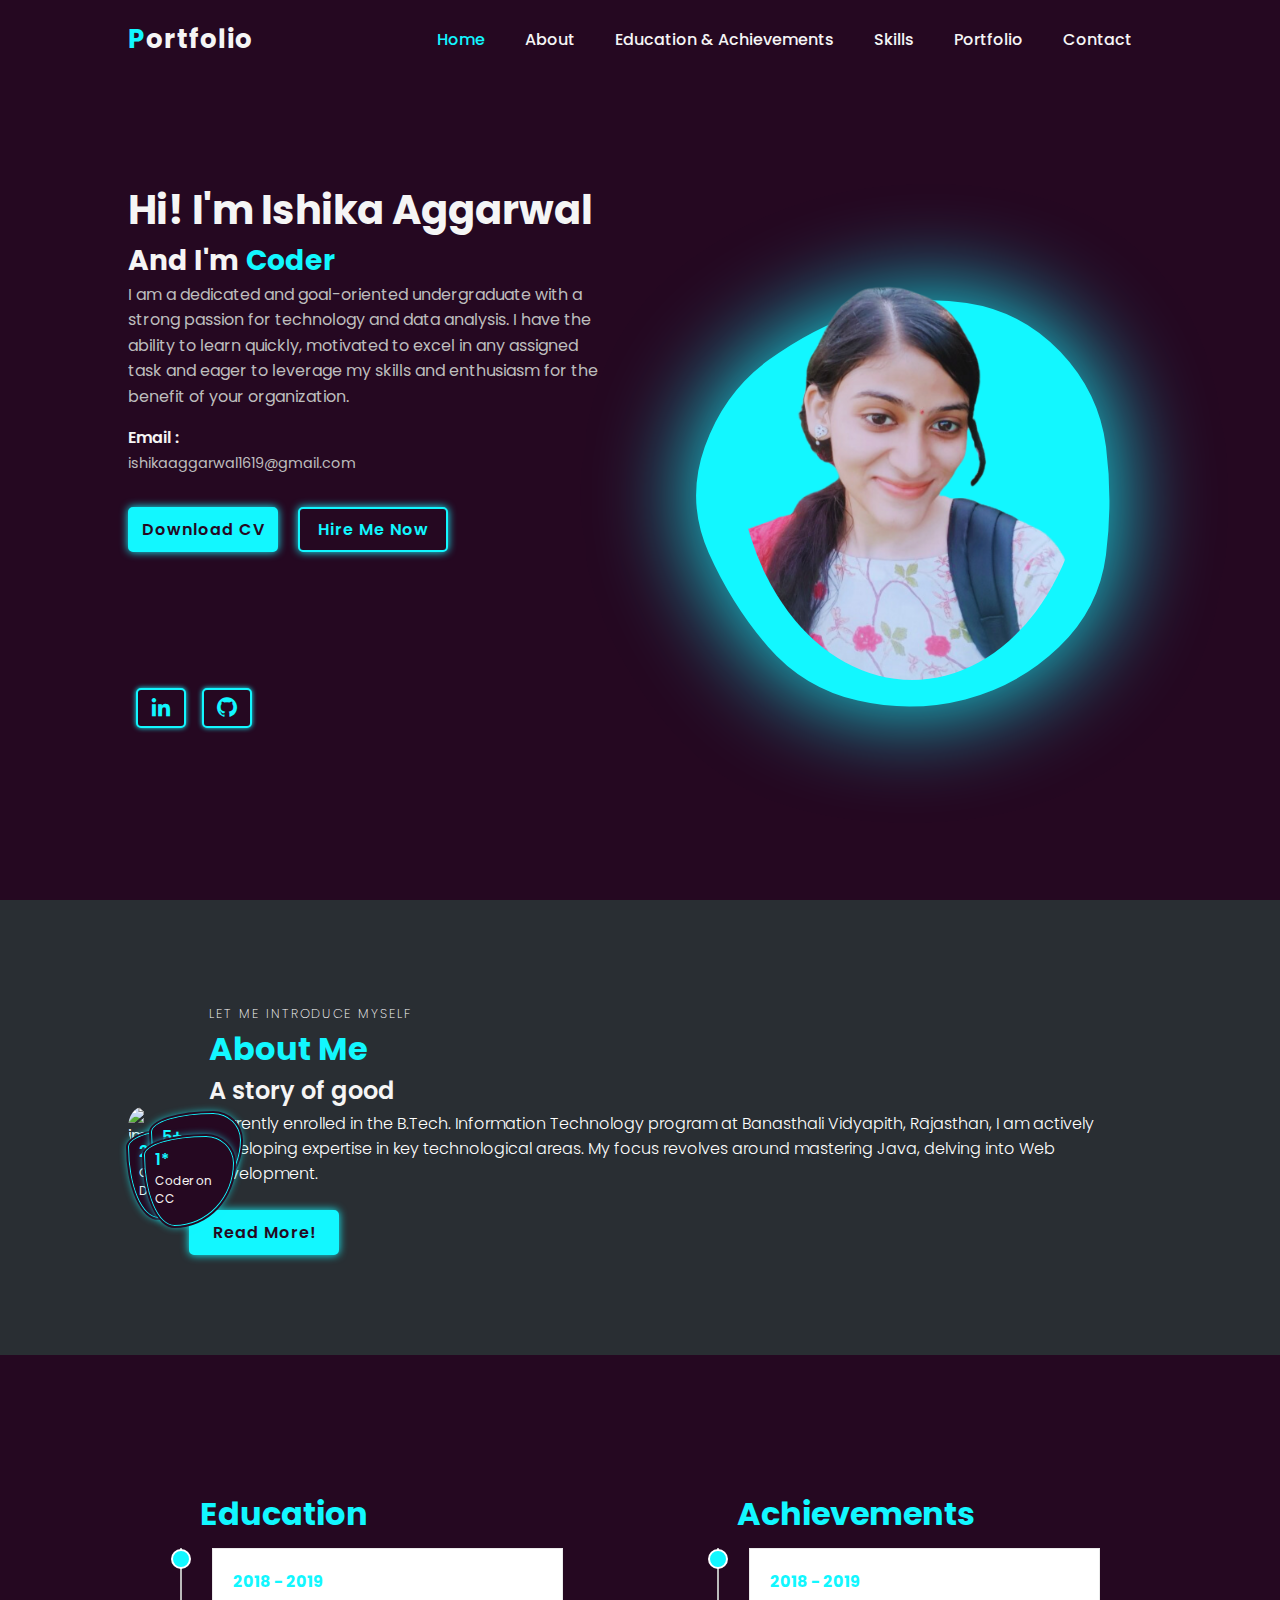
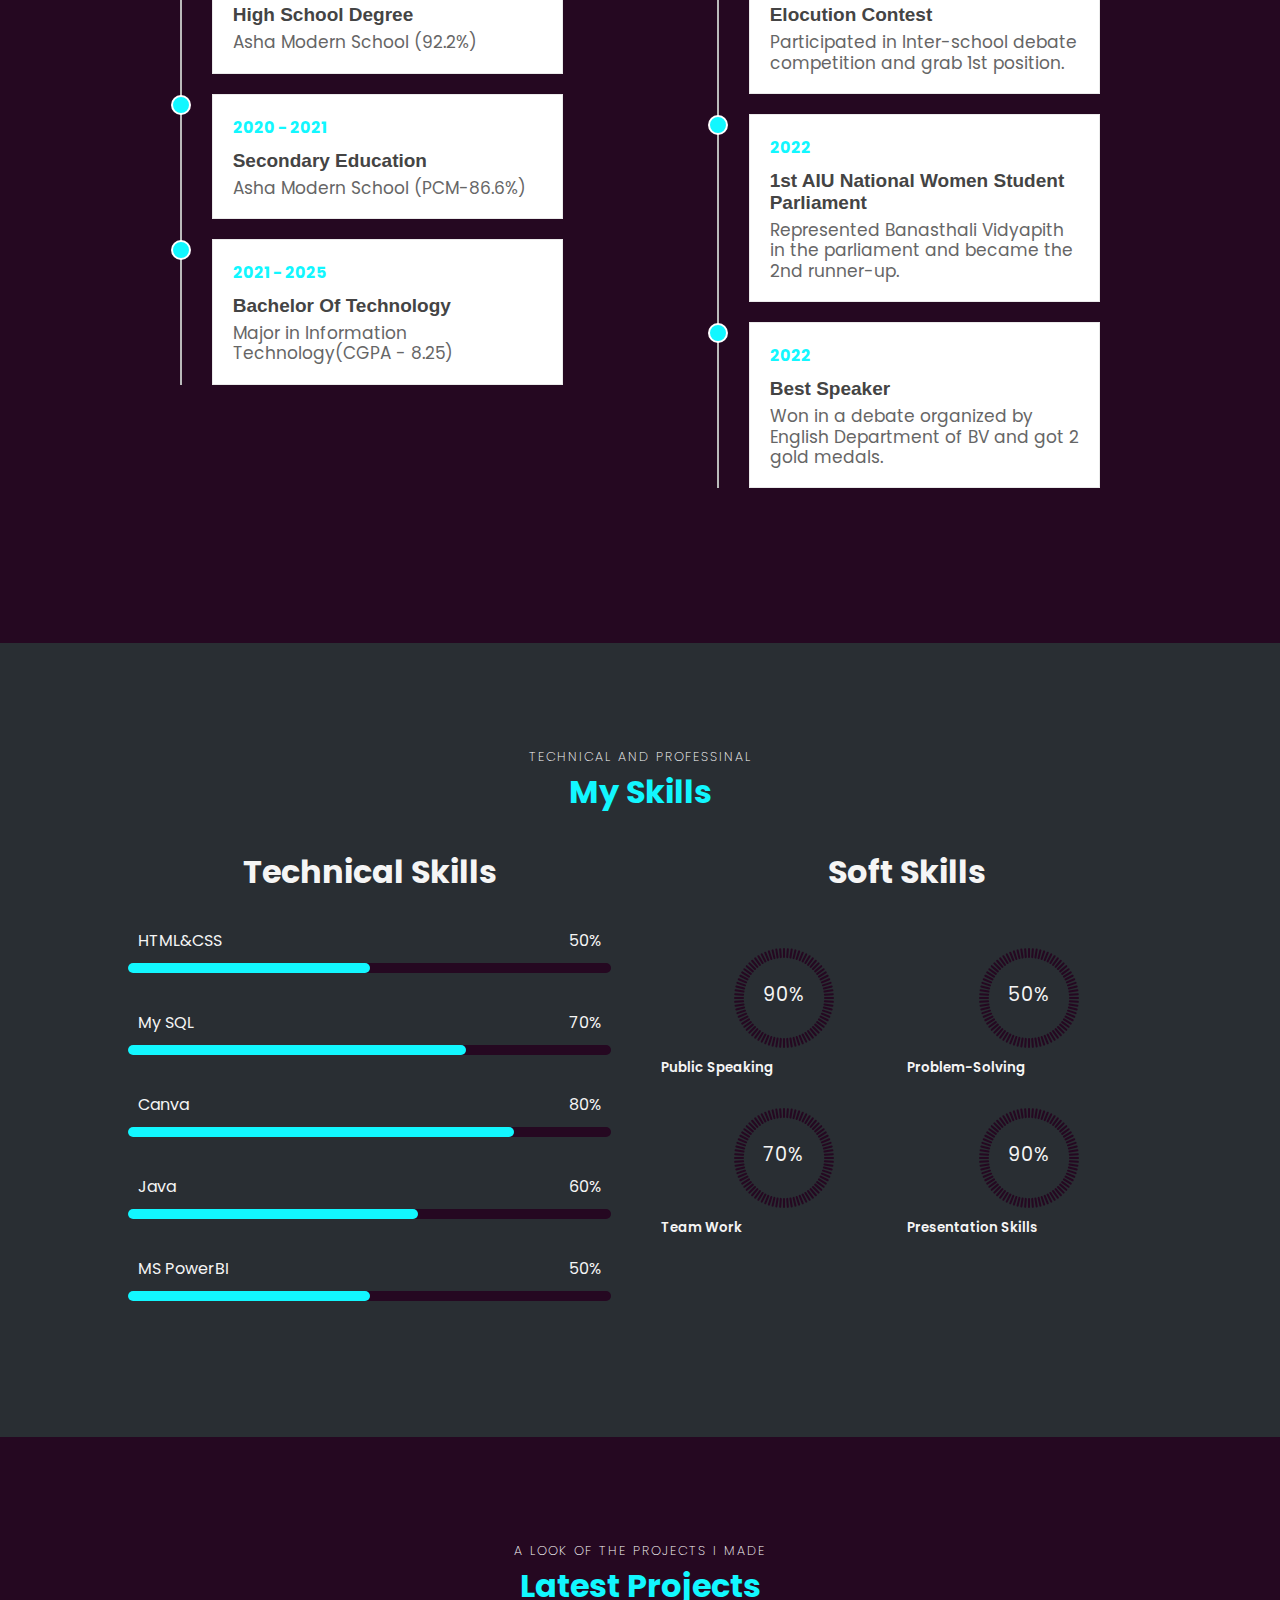
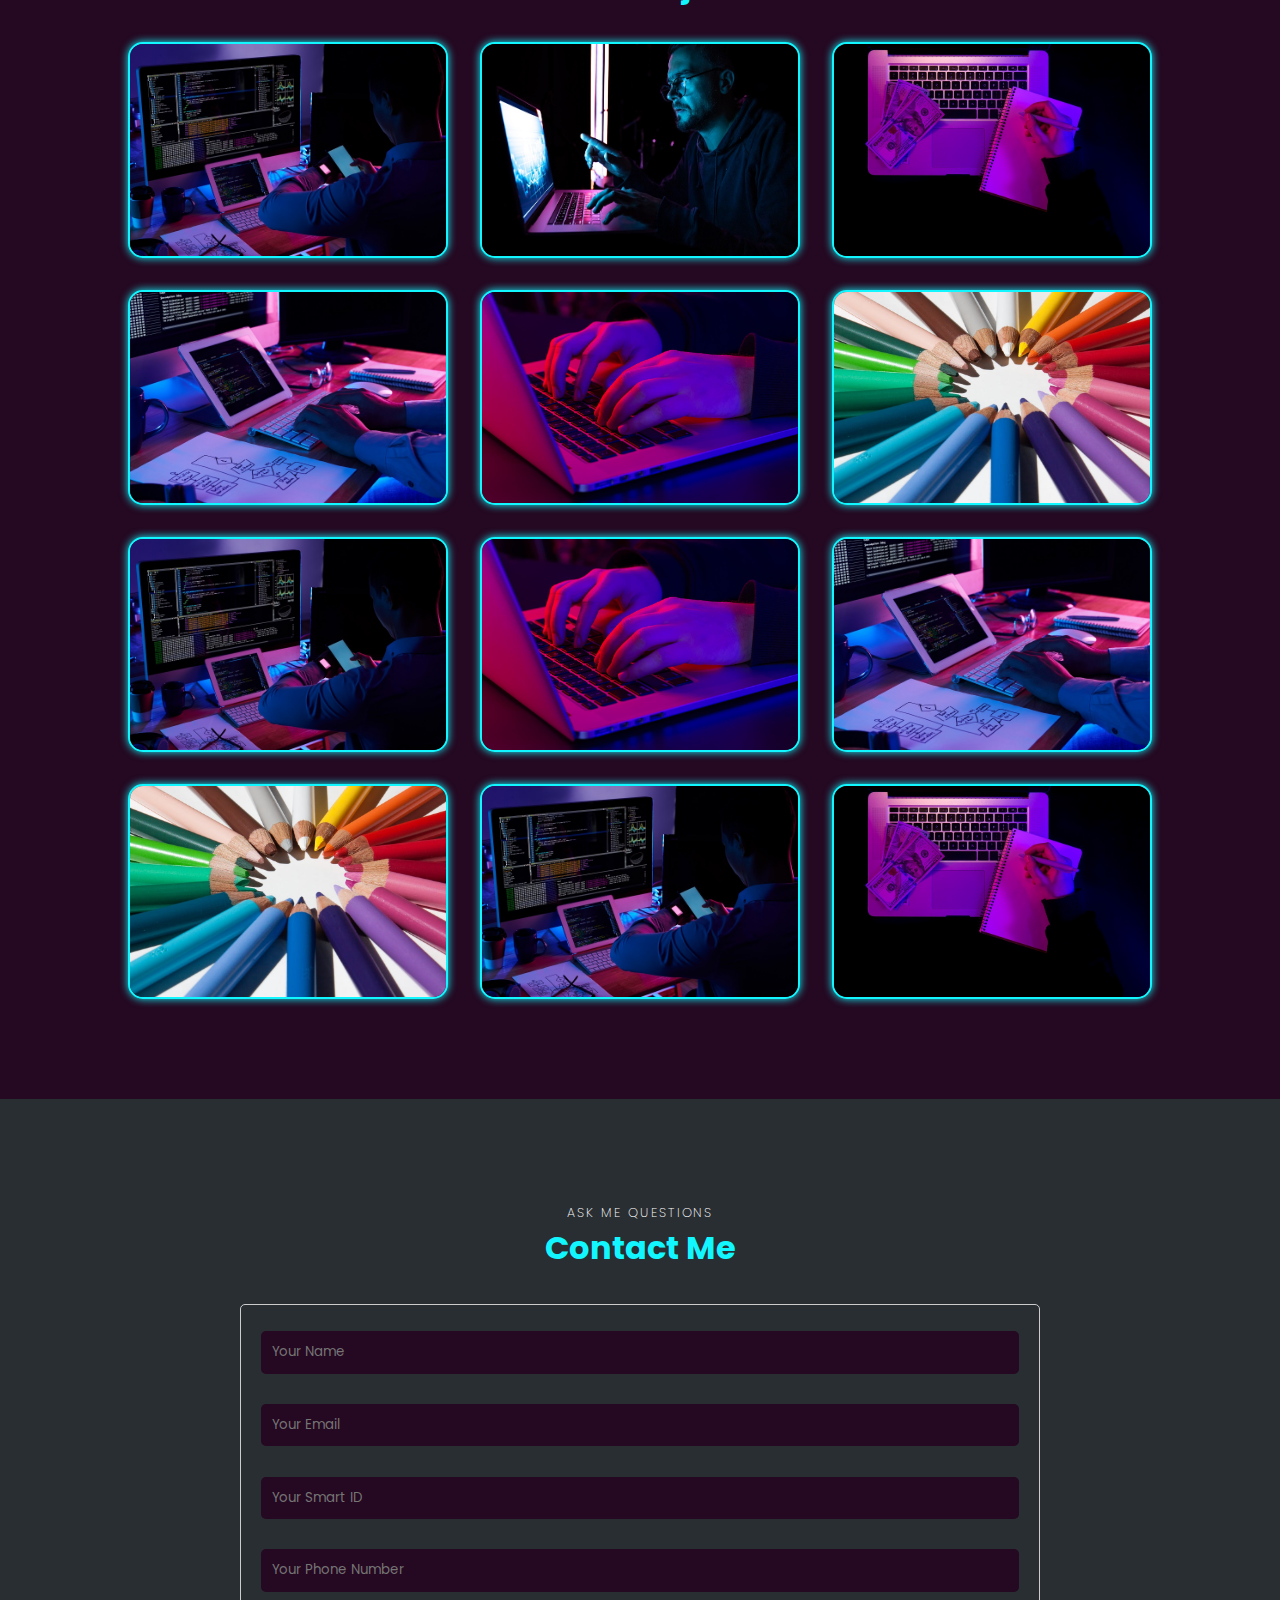
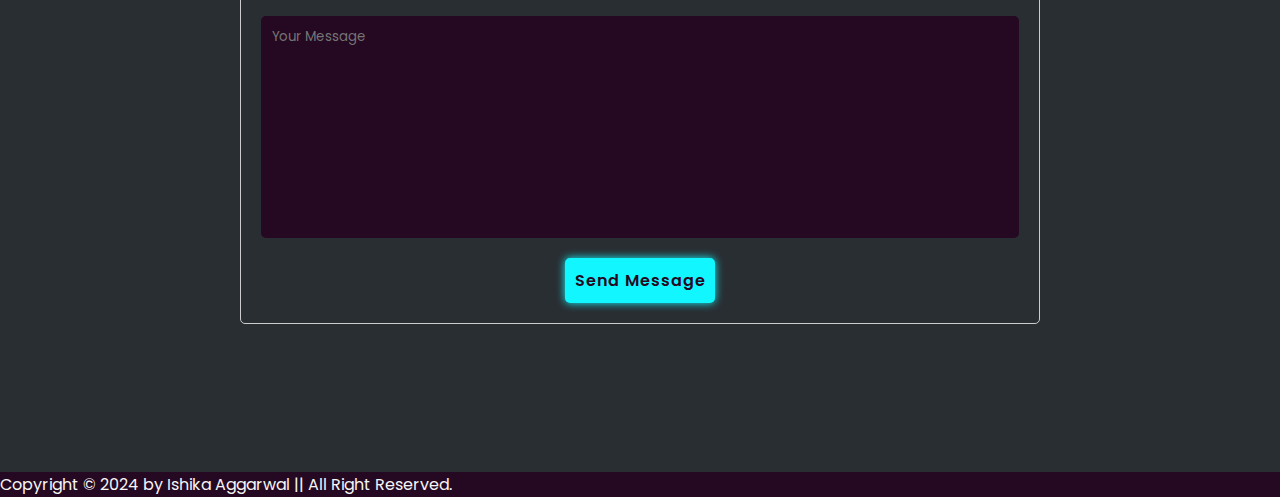
==== commit 9b799e9f: "Update index.html" ====
--- a/index.html
+++ b/index.html
@@ -414,7 +414,7 @@
                     <div class="port-content">
                         <h3>CSS Exercise 1</h3>
                         <p>Create a webpage containing various box with translate, transition and transform effects.</p>
-                        <a href="/CSS/flexbox.html" target="_blank"><i class='bx bx-link-external'></i></a>
+                        <a href="flexbox.html" target="_blank"><i class='bx bx-link-external'></i></a>
                     </div>
                 </div>
                 <div class="port-box">
@@ -424,7 +424,7 @@
                     <div class="port-content">
                         <h3>Css Exercise 2</h3>
                         <p>Create a webpage to display radial effect.</p>
-                        <a href="/CSS/indexc.html" target="_blank"><i class='bx bx-link-external'></i></a>
+                        <a href="indexc.html" target="_blank"><i class='bx bx-link-external'></i></a>
                     </div>
                 </div>
                 <div class="port-box">
@@ -434,7 +434,7 @@
                     <div class="port-content">
                         <h3>CSS Exercise 3</h3>
                         <p>Create a webpage using html, css.</p>
-                        <a href="/CSS/indexc1.html" target="_blank"><i class='bx bx-link-external'></i></a>
+                        <a href="indexc1.html" target="_blank"><i class='bx bx-link-external'></i></a>
                     </div>
                 </div>
                 <div class="port-box">
@@ -444,7 +444,7 @@
                     <div class="port-content">
                         <h3>CSS Exercise 4</h3>
                         <p>Create a webpage using diifernt text style.</p>
-                        <a href="/CSS/indexc2.html" target="_blank"><i class='bx bx-link-external'></i></a>
+                        <a href="indexc2.html" target="_blank"><i class='bx bx-link-external'></i></a>
                     </div>
                 </div>
                 <div class="port-box">
@@ -454,7 +454,7 @@
                     <div class="port-content">
                         <h3>CSS Exercise 18</h3>
                         <p>Create a home page for Banasthali's Website look like https://gsar.harward.edu/</p>
-                        <a href="/CSS/Ex18.html" target="_blank"><i class='bx bx-link-external'></i></a>
+                        <a href="Ex18.html" target="_blank"><i class='bx bx-link-external'></i></a>
                     </div>
                 </div>
                 
@@ -566,4 +566,4 @@
     <script src="script.js"></script>
     
 </body>
-</html>+</html>
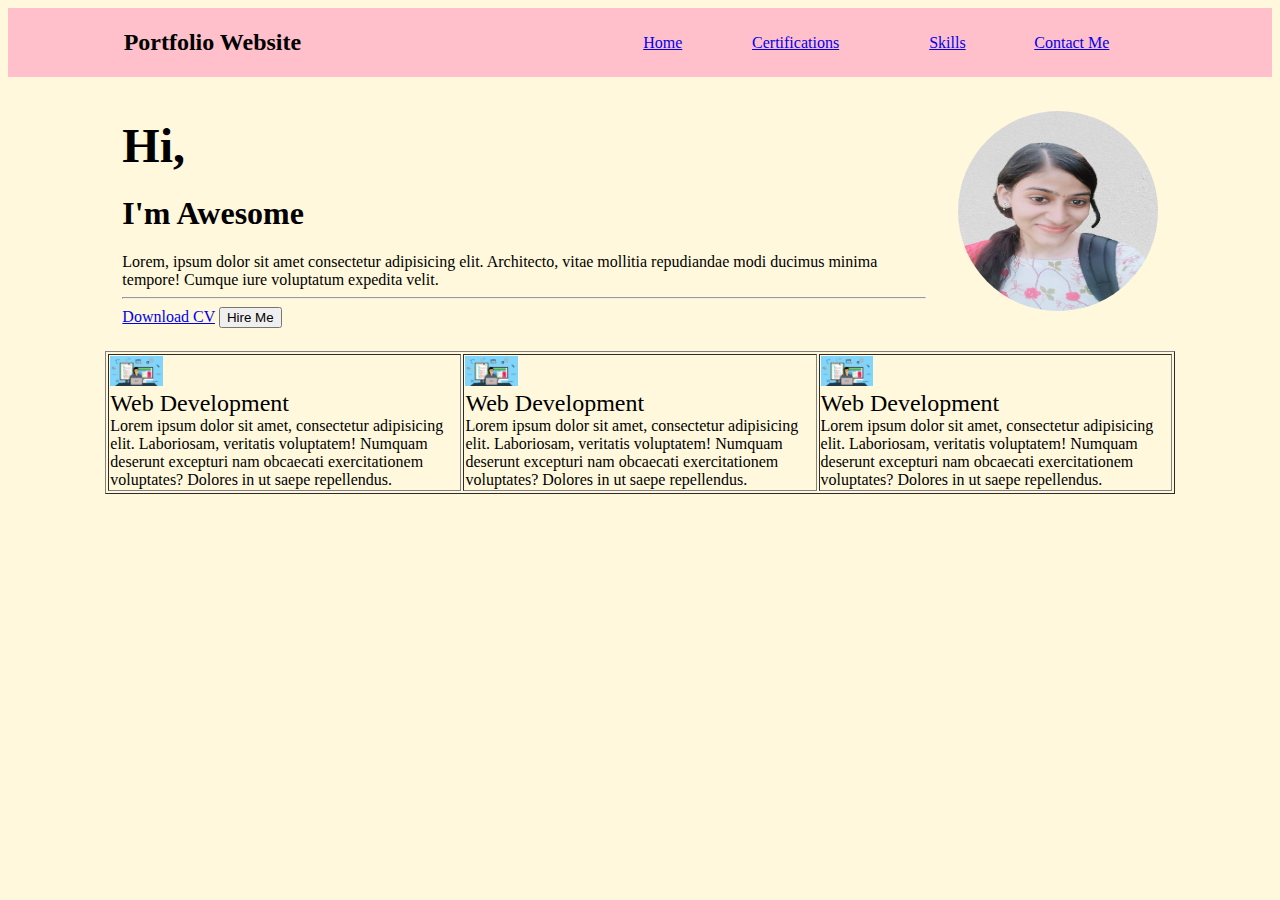
==== commit 6e2842b5: "Add files via upload" ====
--- a/index.html
+++ b/index.html
@@ -3,567 +3,83 @@
 <head>
     <meta charset="UTF-8">
     <meta name="viewport" content="width=device-width, initial-scale=1.0">
-    <title>Responsive Personal Portfolio Website Design</title>
-    <link rel="stylesheet" href="style.css">
-    <link href='https://unpkg.com/boxicons@2.1.4/css/boxicons.min.css' rel='stylesheet'>
-    <!--<link rel="stylesheet" href="style.css">-->
+    <title>Portfolio</title>
+    <style>
+        .circular-image {
+    border-radius: 50%;
+    width: 200px; /* Set the width */
+    height: 200px; /* Set the height */
+  }
+        </Style>
+</head>
+<body bgcolor="cornsilk">
+    <!--Header-->
+    <table border="0" width="100%" cellspacing="0" bgcolor="pink">
+        <tr><td>
+            <table border="0" width="85%" align="center" cellpadding="18">
+                <tr>
+                    <td><font face="Open Sans" size="5"><b>Portfolio Website</b></font></td>
+                    <td width="20%"></td>
+                    <td><a href="#">Home</a></td>
+                    <td><a href="#">Certifications</a></td>
+                    <td><a href="#">Skills</a></td>
+                    <td><a href="#">Contact Me</a></td>
+                </tr>
+            </table>
+        </td>
+        </tr>
+    </table>
+    <!--End Header-->
+    <!--Home-->
+    <table>
+        <tr>
+            <td>
+                <table width="85%" border="0" align="center" cellpadding="15px">
+                    <tr>
+                        <td>
+                            <h1><font face="Open Sans" size="7">Hi,</font></h1>
+                            <h1><font face="Open Sans" size="6">I'm Awesome</font></h1>
+                            <font size="3">Lorem, ipsum dolor sit amet consectetur adipisicing elit. Architecto, vitae mollitia repudiandae modi ducimus minima tempore! Cumque iure voluptatum expedita velit.</font>
+                            <br>
+                            <hr>
+                            <a href="Ishika_Aggarwal_Resume.pdf"<button>Download CV</button></a>
+                            <button>Hire Me</button>
 
 
-</head>
+                        </td>
 
-<body>
-    <!--header design-->
-    <header>
-       <div class="logo"><span>P</span>ortfolio</div>
-        <ul class="navlist">
-            <li><a href="#home">Home</a></li>
-            <li><a href="#about">About</a></li>
-            <li><a href="#education">Education & Achievements</a></li>
-            <li><a href="#skills">Skills</a></li>
-            <li><a href="#portfolio1">Portfolio</a></li>
-            <li><a href="#contact">Contact</a></li>
-        </ul>
-        <div id="menu-icon" class="bx bx-menu"></div>
-    </header>
+                        <td>
+                            <img src="Image.jpg" height="500px" class="circular-image">
 
-    <!--home section-->
+                        </td>
+                    </tr>
+                </table>
+            </td>
+        </tr>
+    </table>
+    <!--End Home-->
 
-    <section id="home" class="home">
-        
-        <div class="home-content">
-            <h1>Hi! I'm Ishika Aggarwal</h1>
-        <div class="change-text">
-            <h3>And I'm</h3>
-            <h3>
-                <span class="word">Student</span>
-                <span class="word">Coder</span>
-                <span class="word">Upcoming&nbsp;SWE</span>
-                <span class="word">Frontend&nbsp;Developer</span>
-                <span class="word">Orator</span>
-                <span class="word">Data&nbsp;Analyst</span>
-                <span class="word">Graphic&nbsp;Designer</span>
-            </h3>
-        </div>
-        <p>I am a dedicated and goal-oriented undergraduate
-            with a strong passion for technology and data
-            analysis. I have the ability to learn quickly, motivated
-            to excel in any assigned task and eager to leverage
-            my skills and enthusiasm for the benefit of your
-            organization.</p>
-
-        <div class="info-box">
-            <div class="email-info">
-                <h3>Email :</h3>
-                <span>ishikaaggarwal1619@gmail.com</span>
-            </div>
-        </div>
-        <div class="btn-box">
-            <a href="Ishika_Aggarwal_Resume.pdf" class="btn">Download CV</a>
-            <a href="#" class="btn">Hire Me Now</a>
-        </div>
-
-        <div class="social-icons">
-            <a href="https://www.linkedin.com/in/ishika-aggarwal-6a99b0291/"><i class='bx bxl-linkedin'></i></a>
-            <a href="https://github.com/Gun-ishka/IT-302_Assignment2"><i class='bx bxl-github'></i></a>
-        </div>
-        </div>
-        <div class="home-image">
-            <div class="img-box">
-                <img src="img.png" alt="img">
-            </div>
-            <div class="liquid-shape">
-                <svg viewBox="0 0 500 500" xmlns="http://www.w3.org/2000/svg" xmlns:xlink="http://www.w3.org/1999/xlink" width="100%" id="blobSvg">
-                    <path fill="#12f7ff">
-                        <animate attributeName="d"
-
-                            dur="20000ms"
-                            repeatCount="indefinite"
-                            values="M451,306.5Q446,363,402,400Q358,437,304,456.5Q250,476,195.5,457Q141,438,103.5,397Q66,356,36.5,303Q7,250,27,191.5Q47,133,98.5,105Q150,77,200,59.5Q250,42,307.5,46.5Q365,51,400.5,96.5Q436,142,446,196Q456,250,451,306.5Z;
-                            M454.5,305.5Q442,361,405,408Q368,455,309,457Q250,459,189,460Q128,461,91,412Q54,363,42.5,306.5Q31,250,51,198.5Q71,147,104,100Q137,53,193.5,36Q250,19,306,37Q362,55,414,90Q466,125,466.5,187.5Q467,250,454.5,305.5Z;
-                            M461,305.5Q442,361,403,404Q364,447,307,449.5Q250,452,192,452Q134,452,110.5,398Q87,344,68.5,297Q50,250,58,197Q66,144,108.5,111.5Q151,79,200.5,49.5Q250,20,296.5,54.5Q343,89,374,124.5Q405,160,442.5,205Q480,250,461,305.5Z;
-                            M436.5,303Q433,356,393,392Q353,428,301.5,432.5Q250,437,199.5,431Q149,425,96,397Q43,369,40,309.5Q37,250,56,199.5Q75,149,113.5,114.5Q152,80,201,50Q250,20,296,55.5Q342,91,389.5,116.5Q437,142,438.5,196Q440,250,436.5,303Z;
-                            M453.5,301.5Q429,353,392.5,393Q356,433,303,447Q250,461,198,445.5Q146,430,108,392Q70,354,50,302Q30,250,57.5,202.5Q85,155,106,96Q127,37,188.5,30.5Q250,24,312,29.5Q374,35,404.5,89Q435,143,456.5,196.5Q478,250,453.5,301.5Z;
-                            M425,298.5Q418,347,394.5,403Q371,459,310.5,457Q250,455,197.5,443.5Q145,432,104,395Q63,358,66.5,304Q70,250,57.5,191Q45,132,86.5,85.5Q128,39,189,38.5Q250,38,304.5,49.5Q359,61,387,108Q415,155,423.5,202.5Q432,250,425,298.5Z;
-                            M435,303.5Q435,357,392,389.5Q349,422,299.5,443Q250,464,200,444Q150,424,116,385.5Q82,347,46.5,298.5Q11,250,32.5,193.5Q54,137,108,117.5Q162,98,206,80.5Q250,63,305,61.5Q360,60,390.5,105.5Q421,151,428,200.5Q435,250,435,303.5Z;
-                            M451,306.5Q446,363,402,400Q358,437,304,456.5Q250,476,195.5,457Q141,438,103.5,397Q66,356,36.5,303Q7,250,27,191.5Q47,133,98.5,105Q150,77,200,59.5Q250,42,307.5,46.5Q365,51,400.5,96.5Q436,142,446,196Q456,250,451,306.5Z"
-                        ></animate>
-                    </path>
-                  </svg>
-            </div>
-            <div class="liquid-shape">
-                <svg viewBox="0 0 500 500" xmlns="http://www.w3.org/2000/svg" xmlns:xlink="http://www.w3.org/1999/xlink" width="100%" id="blobSvg">
-                    <path fill="#12f7ff">
-                        <animate attributeName="d"
-
-                            dur="20000ms"
-                            repeatCount="indefinite"
-                            values="M451,306.5Q446,363,402,400Q358,437,304,456.5Q250,476,195.5,457Q141,438,103.5,397Q66,356,36.5,303Q7,250,27,191.5Q47,133,98.5,105Q150,77,200,59.5Q250,42,307.5,46.5Q365,51,400.5,96.5Q436,142,446,196Q456,250,451,306.5Z;
-                            M454.5,305.5Q442,361,405,408Q368,455,309,457Q250,459,189,460Q128,461,91,412Q54,363,42.5,306.5Q31,250,51,198.5Q71,147,104,100Q137,53,193.5,36Q250,19,306,37Q362,55,414,90Q466,125,466.5,187.5Q467,250,454.5,305.5Z;
-                            M461,305.5Q442,361,403,404Q364,447,307,449.5Q250,452,192,452Q134,452,110.5,398Q87,344,68.5,297Q50,250,58,197Q66,144,108.5,111.5Q151,79,200.5,49.5Q250,20,296.5,54.5Q343,89,374,124.5Q405,160,442.5,205Q480,250,461,305.5Z;
-                            M436.5,303Q433,356,393,392Q353,428,301.5,432.5Q250,437,199.5,431Q149,425,96,397Q43,369,40,309.5Q37,250,56,199.5Q75,149,113.5,114.5Q152,80,201,50Q250,20,296,55.5Q342,91,389.5,116.5Q437,142,438.5,196Q440,250,436.5,303Z;
-                            M453.5,301.5Q429,353,392.5,393Q356,433,303,447Q250,461,198,445.5Q146,430,108,392Q70,354,50,302Q30,250,57.5,202.5Q85,155,106,96Q127,37,188.5,30.5Q250,24,312,29.5Q374,35,404.5,89Q435,143,456.5,196.5Q478,250,453.5,301.5Z;
-                            M425,298.5Q418,347,394.5,403Q371,459,310.5,457Q250,455,197.5,443.5Q145,432,104,395Q63,358,66.5,304Q70,250,57.5,191Q45,132,86.5,85.5Q128,39,189,38.5Q250,38,304.5,49.5Q359,61,387,108Q415,155,423.5,202.5Q432,250,425,298.5Z;
-                            M435,303.5Q435,357,392,389.5Q349,422,299.5,443Q250,464,200,444Q150,424,116,385.5Q82,347,46.5,298.5Q11,250,32.5,193.5Q54,137,108,117.5Q162,98,206,80.5Q250,63,305,61.5Q360,60,390.5,105.5Q421,151,428,200.5Q435,250,435,303.5Z;
-                            M451,306.5Q446,363,402,400Q358,437,304,456.5Q250,476,195.5,457Q141,438,103.5,397Q66,356,36.5,303Q7,250,27,191.5Q47,133,98.5,105Q150,77,200,59.5Q250,42,307.5,46.5Q365,51,400.5,96.5Q436,142,446,196Q456,250,451,306.5Z"
-                        ></animate>
-                    </path>
-                  </svg>
-            </div>
-    </section>
-    <!--about section-->
-    <section id="about" class="about">
-      
-        <div class="img-about">
-            <img src="img2.png" alt="img">
-            
-      
-        
-            <div class="info-about1">
-                <span>20+</span>
-                <p>Canva Designs</p>
-            </div>
-            <div class="info-about2">
-                <span>5+</span>
-                <p>Medals in Debate</p>
-            </div>
-            <div class="info-about3">
-                <span>1*</span>
-                <p>Coder on CC</p>
-            </div>
-        </div>
-        <div class="about-content">
-            <span>Let me introduce myself</span>
-            <h2>About Me</h2>
-            <h3>A story of good</h3>
-            <p>Currently enrolled in the B.Tech. Information Technology program at Banasthali Vidyapith, Rajasthan, I am actively developing expertise in key technological areas. My focus revolves around mastering Java, delving into Web Development.</p>
-            <div class="btn-box">
-                <a href="" class="btn">Read More!</a>
-            </div>
-        </div>
-    </section>
-
-    <div class="container">
-	
-        <main class="row">
-            
-            <!--   *******  Education Section Starts  *******   -->
-    <section class="col" id="education" class="education">
-			
-        <div class="title">
-            <h2 style="color:var(--hover-color);
-            font-weight:700;
-            font-size:var(--normal-font);">Education</h2>
-        </div>
-
-        <div class="contents">
-            
-            <div class="box">
-                <h4>2018 - 2019</h4>
-                <h3>High School Degree</h3>
-                <p>Asha Modern School (92.2%)</p>
-            </div>
-
-            <div class="box">
-                <h4>2020 - 2021</h4>
-                <h3>Secondary Education</h3>
-                <p>Asha Modern School (PCM-86.6%)</p>
-            </div>
-
-            <div class="box">
-                <h4>2021 - 2025</h4>
-                <h3>Bachelor Of Technology</h3>
-                <p>Major in Information Technology(CGPA - 8.25)</p>
-            </div>
-
-        </div>
-    </section>
-    <!--   *******  Education Section Ends  *******   -->
-
-		<!--   *******  Experience Section Starts  *******  -->
-
-		<section class="col">
-			
-			 <div class="title">
-				<h2 style="color:var(--hover-color);
-                font-weight:700;
-                font-size:var(--normal-font);">Achievements</h2>
-            </div>
-			
-
-			<div class="contents">
-				
-				<div class="box">
-					<h4>2018 - 2019</h4>
-					<h3>Elocution Contest</h3>
-					<p>Participated in Inter-school debate competition and grab 1st position.</p>
-				</div>
-
-				<div class="box">
-					<h4>2022</h4>
-					<h3>1st AIU National Women Student Parliament</h3>
-					<p>Represented Banasthali Vidyapith in the parliament and became the 2nd runner-up.</p>
-				</div>
-
-				<div class="box">
-					<h4>2022</h4>
-					<h3>Best Speaker</h3>
-					<p>Won in a debate organized by English Department of BV and got 2 gold medals.</p>
-				</div>
-
-			</div>
-		</section>
-
-		<!--   *******  Experience Section Ends   *******  -->
-	</main>
-</div>
-    <!--<section id="eduacation" class="education">
-        <div class="education-text">
-            <span>my study background</span>
-            <h2>Education</h2>
-        </div>
-        <div class="section-services">
-            <div class="service-box">
-                <i class='bx bxs-layer'></i>
-            </div>
-        </div>
-    </section>-->
-
-    <!--Skills-->
-    <section id="skills" class="skills">
-        <div class="main-text">
-            <span>technical and professinal</span>
-            <h2>My Skills</h2>
-        </div>
-        <div class="skill-main">
-            <div class="skill-left">
-                <h3>Technical Skills</h3>
-                <div class="skill-bar">
-                    <div class="info">
-                        <p>HTML&CSS</p>
-                        <p>50%</p>
-                    </div>
-                    <div class="bar">
-                        <span class="html-andcss"></span>
-                    </div>
-                </div>
-                <div class="skill-bar">
-                    <div class="info">
-                        <p>My SQL</p>
-                        <p>70%</p>
-                    </div>
-                    <div class="bar">
-                        <span class="sql"></span>
-                    </div>
-                </div>
-                <div class="skill-bar">
-                    <div class="info">
-                        <p>Canva</p>
-                        <p>80%</p>
-                    </div>
-                    <div class="bar">
-                        <span class="canva"></span>
-                    </div>
-                </div>
-                <div class="skill-bar">
-                    <div class="info">
-                        <p>Java</p>
-                        <p>60%</p>
-                    </div>
-                    <div class="bar">
-                        <span class="java"></span>
-                    </div>
-                </div>
-                <div class="skill-bar">
-                    <div class="info">
-                        <p>MS PowerBI</p>
-                        <p>50%</p>
-                    </div>
-                    <div class="bar">
-                        <span class="powerbi"></span>
-                    </div>
-                </div>
-            </div>
-            <div class="skill-right">
-                <h3>Soft Skills</h3>
-                <div class="softskills">
-                    <div class="box">
-                        <div class="circle" data-dots="80" data-percent="90"></div>
-                        <div class="text">
-                            <big>90%</big>
-                            <small>Public Speaking</small>
-                        </div>
-                    </div>
-                    <div class="box">
-                        <div class="circle" data-dots="80" data-percent="50"></div>
-                        <div class="text">
-                            <big>50%</big>
-                            <small>Problem-Solving</small>
-                        </div>
-                    
-                </div>
-                <div class="box">
-                    <div class="circle" data-dots="80" data-percent="70"></div>
-                        
-                    
-                    <div class="text">
-                        <big>70%</big>
-                        <small>Team Work</small>
-                    </div>
-                
-            </div>
-            <div class="box">
-                <div class="circle" data-dots="80" data-percent="90"></div>
-                    
-              
-                <div class="text">
-                    <big>90%</big>
-                    <small>Presentation Skills</small>
-                </div>
-        </div>
-         </div>
-        </div>
-    </section>
-<!--skill section-->
-
-<section id="portfolio1" class="portfolio1">
-    <div class="main-text">
-        
-            <span>A look of the projects I made</span>
-            <h2>Latest Projects</h2>
-        </div>
-        <div class="container1">
-            
-            <div class="portfolio-gallery">
-                <div class="port-box">
-                    <div class="port-image">
-                        <img src="1.jpg" alt="">
-                    </div>
-                    <div class="port-content">
-                        <h3>Assignment 1</h3>
-                        <p>In this I made UI of Lamborghini Website using Html, Css</p>
-                        <a href="/HTML PROJECT/index1.html" target="_blank"><i class='bx bx-link-external'></i></a>
-                    </div>
-                </div>
-                <div class="port-box">
-                    <div class="port-image">
-                        <img src="2.jpg" alt="">
-                    </div>
-                    <div class="port-content">
-                        <h3>JS Exercise 19</h3>
-                        <p>Implement a JS function that accept no. of rows(m) and columns(n) from user and display a 2D Matrix m8n square layout of alternate black and red.</p>
-                        <a href="/Java script/exercise19.html" target="_blank"><i class='bx bx-link-external'></i></a>
-                    </div>
-                </div>
-                <div class="port-box">
-                    <div class="port-image">
-                        <img src="3.jpg" alt="">
-                    </div>
-                    <div class="port-content">
-                        <h3>JS Exercise 20</h3>
-                        <p>Create a webpage to display digital clock that display updated time of your system without refreshing page.</p>
-                        <a href="/Java script/exercise20.html" target="_blank"><i class='bx bx-link-external'></i></a>
-                    </div>
-                </div>
-                <div class="port-box">
-                    <div class="port-image">
-                        <img src="5.jpg" alt="">
-                    </div>
-                    <div class="port-content">
-                        <h3>JS Exercise 22</h3>
-                        <p>Write a JS function to display greeting message with username that is accessing webpage. When user clicks on greeting message it should hide.</p>
-                        <a href="/Java script/exercise24.html" target="_blank"><i class='bx bx-link-external'></i></a>
-                    </div>
-                </div>
-                <div class="port-box">
-                    <div class="port-image">
-                        <img src="4.jpg" alt="">
-                    </div>
-                    <div class="port-content">
-                        <h3>JS Exercise 23</h3>
-                        <p>Write a JS code that displays text "Text-Growing" with increasing font size and "Text-Shrinking" with decreasing font size.</p>
-                        <a href="/Java script/exercise23.html" target="_blank"><i class='bx bx-link-external'></i></a>
-                    </div>
-                </div>
-               
-                <div class="port-box">
-                    <div class="port-image">
-                        <img src="6.jpg" alt="">
-                    </div>
-                    <div class="port-content">
-                        <h3>JS Exercise 25</h3>
-                        <p>Create a webpage that accepts a value in textbox for temperature in one unit and convert it to another.</p>
-                        <a href="/Java script/exercise25.html" target="_blank"><i class='bx bx-link-external'></i></a>
-                    </div>
-                </div>
-                <div class="port-box">
-                    <div class="port-image">
-                        <img src="1.jpg" alt="">
-                    </div>
-                    <div class="port-content">
-                        <h3>JS Exercise 26</h3>
-                        <p>Create a registration form which accepts first name, last name(not mandatory), userId, password, confirm password, address, email, contact. Apply Validations</p>
-                        <a href="/Java script/exercise26.html" target="_blank"><i class='bx bx-link-external'></i></a>
-                    </div>
-                </div>
-               
-                
-                <div class="port-box">
-                    <div class="port-image">
-                        <img src="4.jpg" alt="">
-                    </div>
-                    <div class="port-content">
-                        <h3>CSS Exercise 1</h3>
-                        <p>Create a webpage containing various box with translate, transition and transform effects.</p>
-                        <a href="flexbox.html" target="_blank"><i class='bx bx-link-external'></i></a>
-                    </div>
-                </div>
-                <div class="port-box">
-                    <div class="port-image">
-                        <img src="5.jpg" alt="">
-                    </div>
-                    <div class="port-content">
-                        <h3>Css Exercise 2</h3>
-                        <p>Create a webpage to display radial effect.</p>
-                        <a href="indexc.html" target="_blank"><i class='bx bx-link-external'></i></a>
-                    </div>
-                </div>
-                <div class="port-box">
-                    <div class="port-image">
-                        <img src="6.jpg" alt="">
-                    </div>
-                    <div class="port-content">
-                        <h3>CSS Exercise 3</h3>
-                        <p>Create a webpage using html, css.</p>
-                        <a href="indexc1.html" target="_blank"><i class='bx bx-link-external'></i></a>
-                    </div>
-                </div>
-                <div class="port-box">
-                    <div class="port-image">
-                        <img src="1.jpg" alt="">
-                    </div>
-                    <div class="port-content">
-                        <h3>CSS Exercise 4</h3>
-                        <p>Create a webpage using diifernt text style.</p>
-                        <a href="indexc2.html" target="_blank"><i class='bx bx-link-external'></i></a>
-                    </div>
-                </div>
-                <div class="port-box">
-                    <div class="port-image">
-                        <img src="3.jpg" alt="">
-                    </div>
-                    <div class="port-content">
-                        <h3>CSS Exercise 18</h3>
-                        <p>Create a home page for Banasthali's Website look like https://gsar.harward.edu/</p>
-                        <a href="Ex18.html" target="_blank"><i class='bx bx-link-external'></i></a>
-                    </div>
-                </div>
-                
-            </div>
-        </div>
-
-    
-</section>
-<!--Conatact section end-->
-<section id="contact" class="contact">
-    <div class="main-text">
-        
-        <span>ask me questions</span>
-        <h2>Contact Me</h2>
-    </div>
-    <form action="#"  method="post" onsubmit="return validateForm()">
-        <input for="fname" class="required" type="text" placeholder="Your Name">
-        <span id="fnameError" class="error"></span>
-
-        <input for="email" class="required" id="email" class="email" type="text" placeholder="Your Email">
-        <span id="emailError" class="error"></span>
-
-        <input for="uId" class="required" id="uId" class="uTd" type="text" placeholder="Your Smart ID">
-        <span id="uIdError" class="error"></span>
-
-        <input for="mobile" class="required" id="mobile" class="mobile" type="text" placeholder="Your Phone Number">
-        <span id="mobileError" class="error"></span>
-        <textarea name="mess" id="mss" cols="30" rows="10" placeholder="Your Message"></textarea>
-        <div class="btn-box formBtn">
-            <button type="submit" class="btn">Send Message</button>
-        </div>
-        
-    </form>
-    <script>
-        function validateForm() {
-            var fname = document.getElementById('fname').value;
-            var email = document.getElementById('email').value;
-            var uId = document.getElementById('uId').value;
-            var mobile = document.getElementById('mobile').value;
-            var mss = document.getElementById('mss');
-    
-            var fnameError = document.getElementById('fnameError');
-            var emailError = document.getElementById('emailError');
-            var uIdError = document.getElementById('uIdError');
-            var mobileError = document.getElementById('mobileError');
-           
-    
-            fnameError.textContent = "";
-           // lnameError.textContent = "";
-            emailError.textContent = "";
-            uIdError.textContent = "";
-            mobileError.textContent = "";
-            
-    
-            var isValid = true;
-    
-            if (fname.trim() === "") {
-                fnameError.textContent = "First name is required";
-                isValid = false;
-            }
-            if (email.trim() === "") {
-                emailError.textContent = "Email is required";
-                isValid = false;
-            } else if (!isValidEmail(email)) {
-                emailError.textContent = "Invalid email address";
-                isValid = false;
-            }
-
-
-            if (uId.trim() === "") {
-                uIdError.textContent = "User Id is required";
-                isValid = false;
-            } else if (!isValidUserId(uId)) {
-                uIdError.textContent = "Invalid user id";
-                isValid = false;
-            }
-
-            if (mobile.trim() === "") {
-                mobileError.textContent = "Mobile number is required";
-                isValid = false;
-            } else if (!isValidMobile(mobile)) {
-                mobileError.textContent = "Invalid mobile number";
-                isValid = false;
-            }
-    
-    
-            return isValid;
-        }
-    
-        function isValidEmail(email) {
-            var re =  /^[a-zA-Z0-9._-]+@[a-zA-Z0-9.\.-]+\.[a-zA-Z]{2,4}$/;
-            return re.test(email);
-        }
-    
-        function isValidMobile(mobile) {
-            var re = /^[1-9][0-9]{9}$/;
-            return re.test(mobile);
-        }
-        function isValidUserId(uId){
-            var re = /^[A-Z]{5}[0-9]{5}$/;
-            return re.test(uId);
-        }
-    
-    </script>
-
-</section>
-<!--footer-->
-<p>Copyright &copy; 2024 by Ishika Aggarwal || All Right Reserved.</p>
-    <script src="script.js"></script>
-    
+    <!--Certifications-->
+    <table width="100%">
+        <tr>
+            <td>
+                <table width="85%" border="1" align="center">
+                <tr>
+                    <td>
+                        <img src="web-dev.jpg" width="15%"><br>
+                        <font size="5">Web Development</font><br>
+                        <font size="3">Lorem ipsum dolor sit amet, consectetur adipisicing elit. Laboriosam, veritatis voluptatem! Numquam deserunt excepturi nam obcaecati exercitationem voluptates? Dolores in ut saepe repellendus.</font><br>
+                    </td>
+                    <td><img src="web-dev.jpg" width="15%"><br>
+                        <font size="5">Web Development</font><br>
+                        <font size="3">Lorem ipsum dolor sit amet, consectetur adipisicing elit. Laboriosam, veritatis voluptatem! Numquam deserunt excepturi nam obcaecati exercitationem voluptates? Dolores in ut saepe repellendus.</font><br></td>
+                    <td><img src="web-dev.jpg" width="15%"><br>
+                        <font size="5">Web Development</font><br>
+                        <font size="3">Lorem ipsum dolor sit amet, consectetur adipisicing elit. Laboriosam, veritatis voluptatem! Numquam deserunt excepturi nam obcaecati exercitationem voluptates? Dolores in ut saepe repellendus.</font><br></td>
+                </tr>
+                </table>
+            </td>
+        </tr>
+    </table>
 </body>
-</html>
+</html>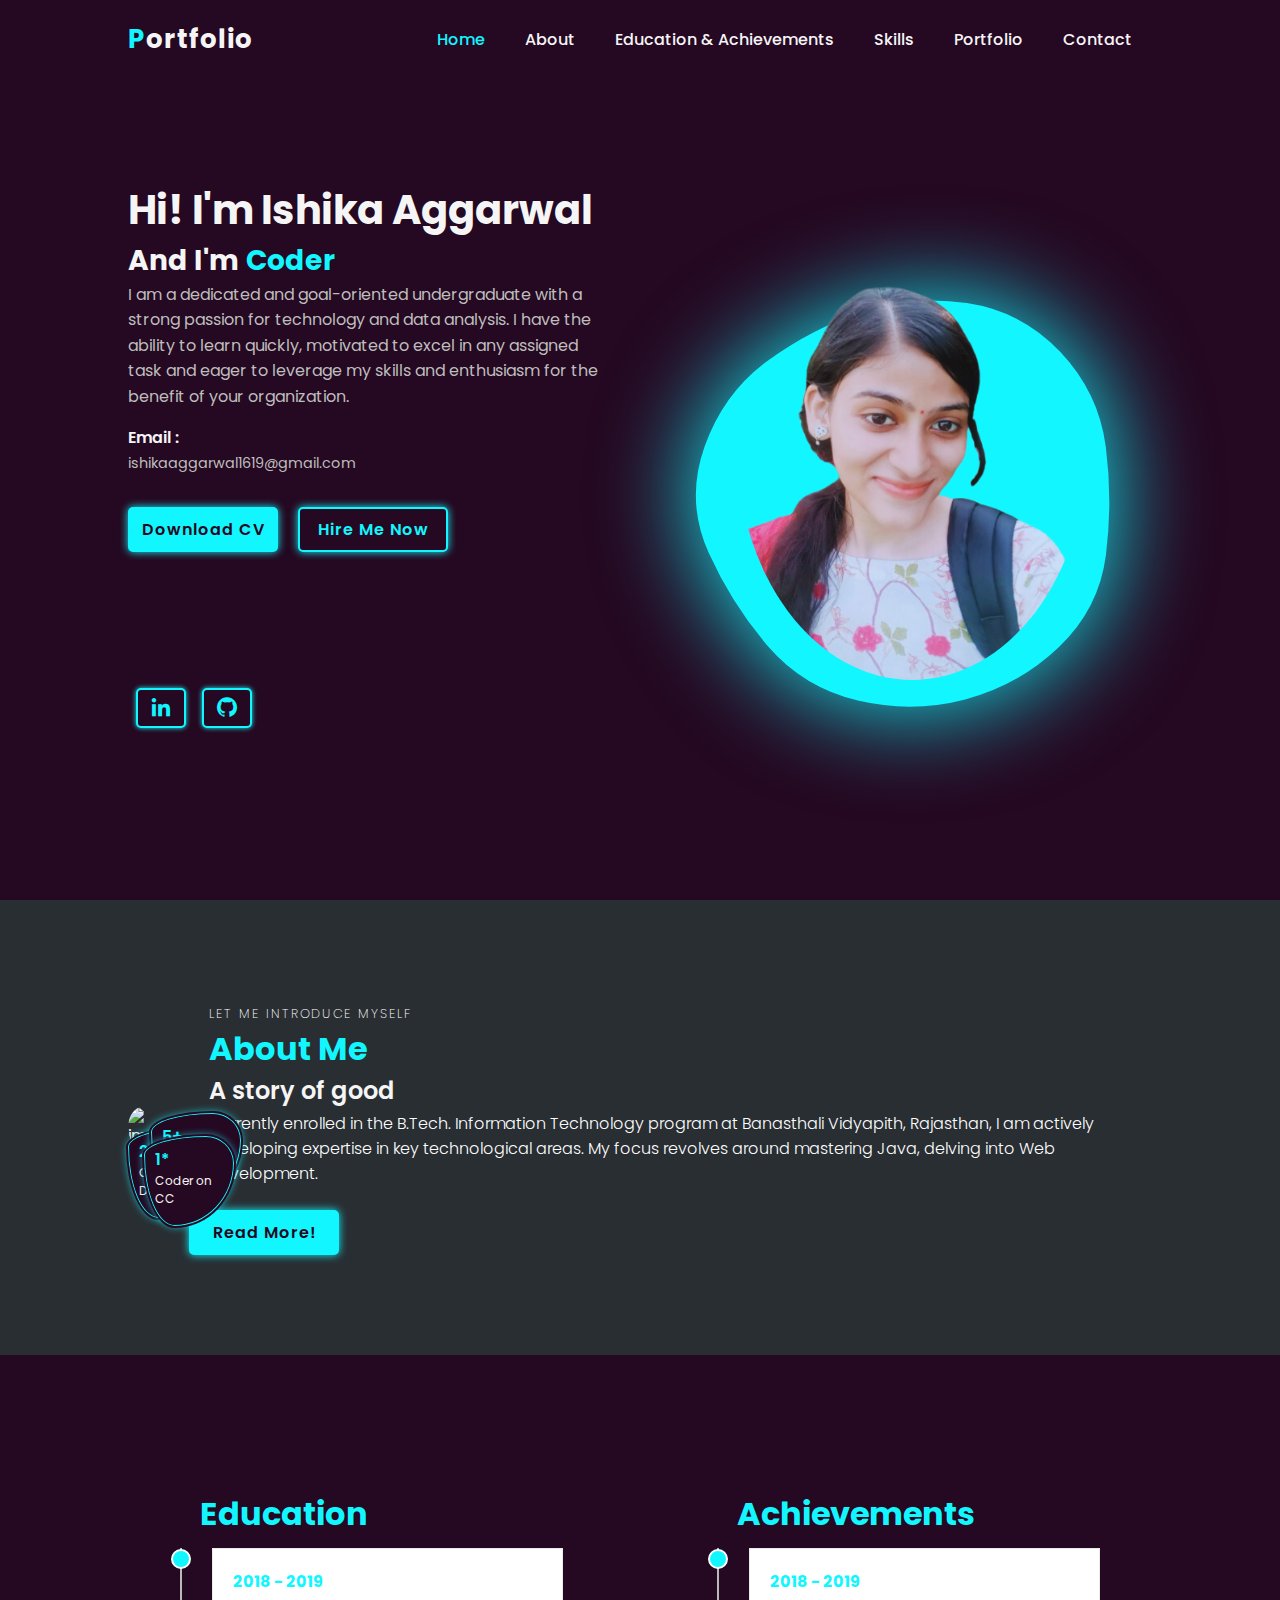
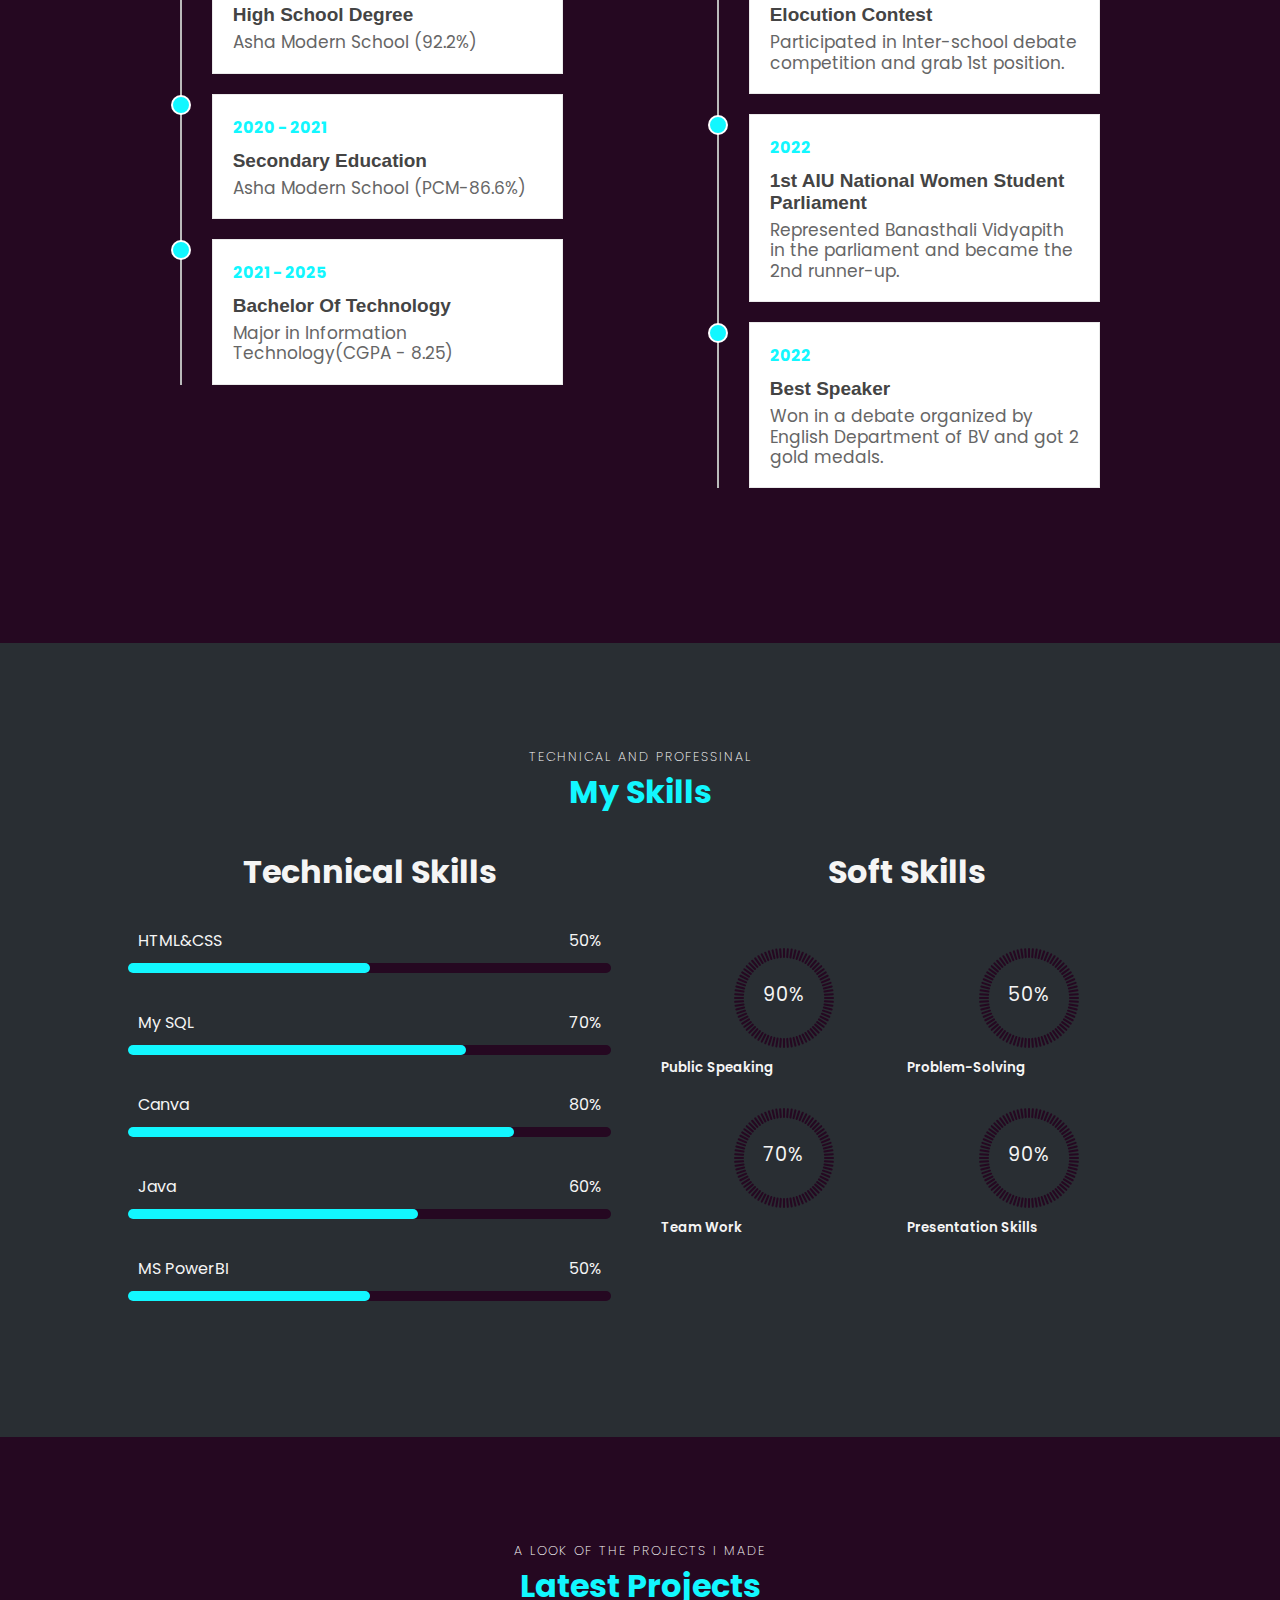
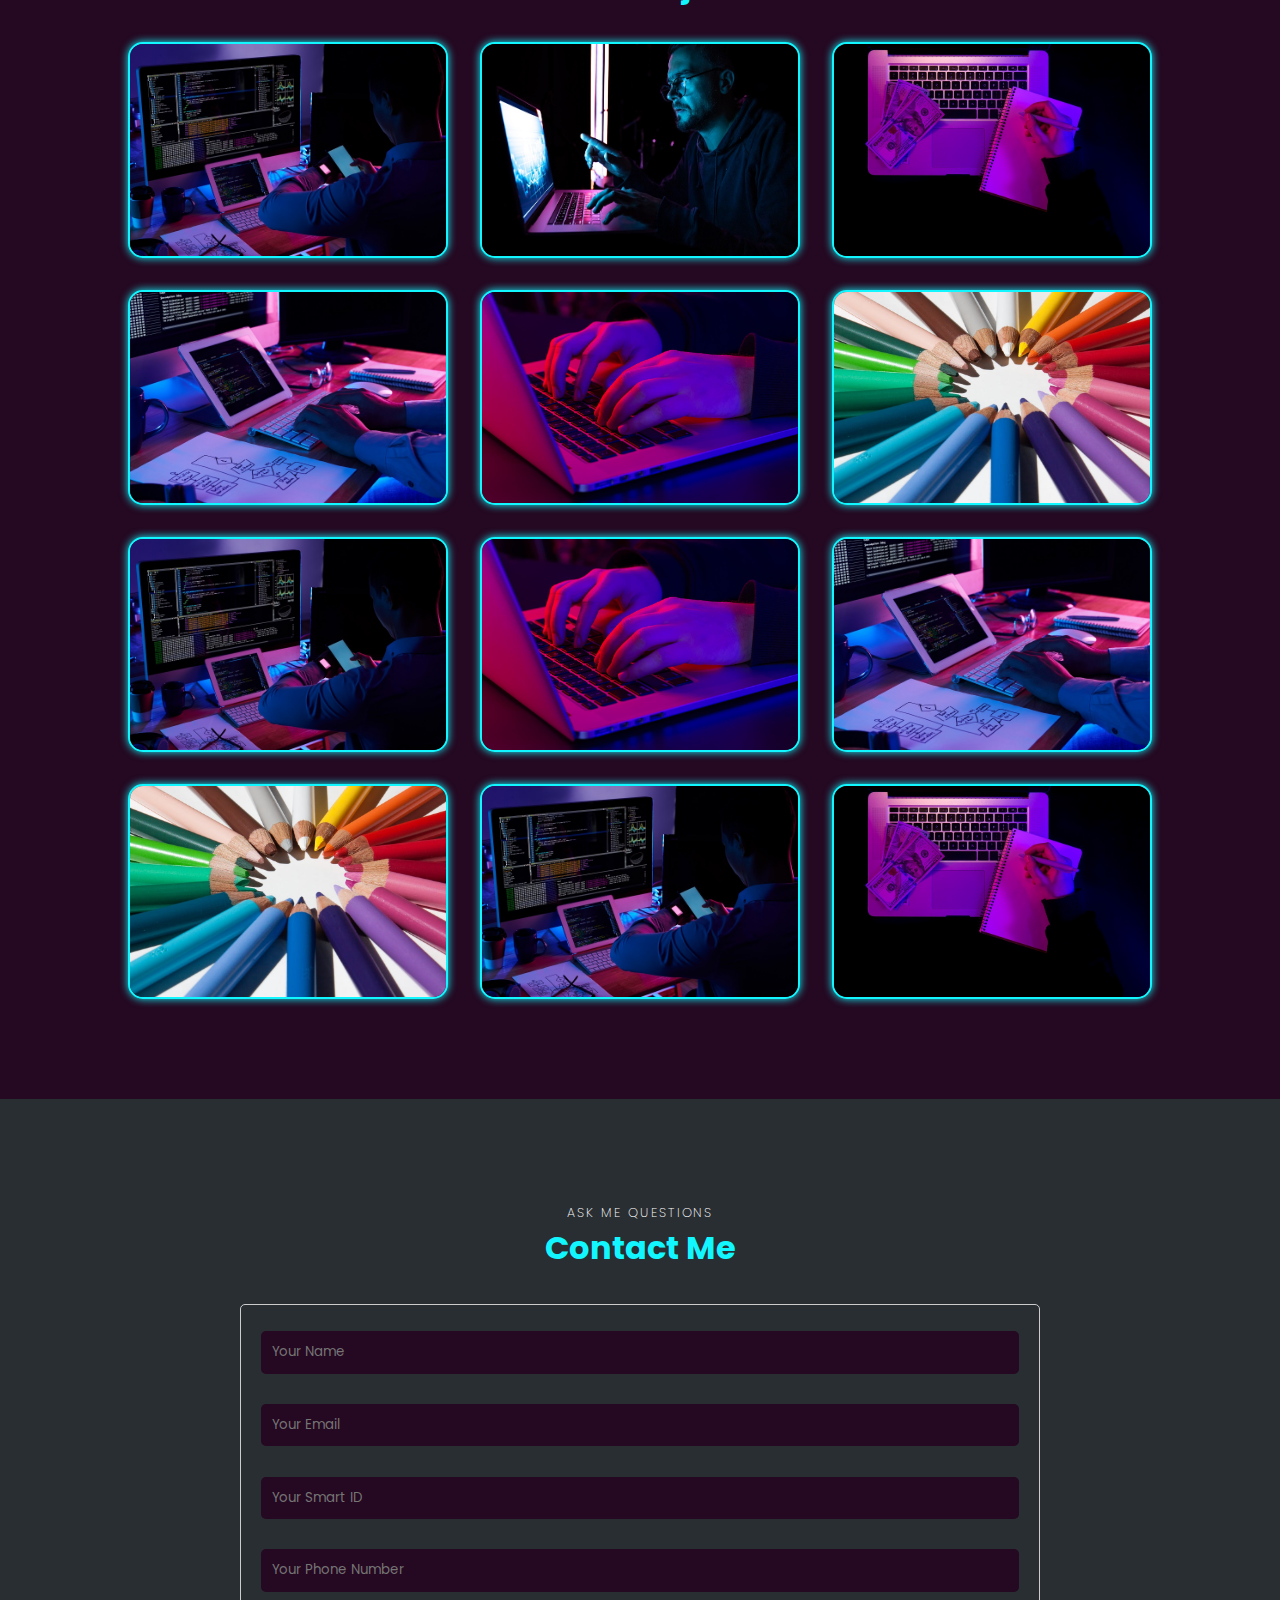
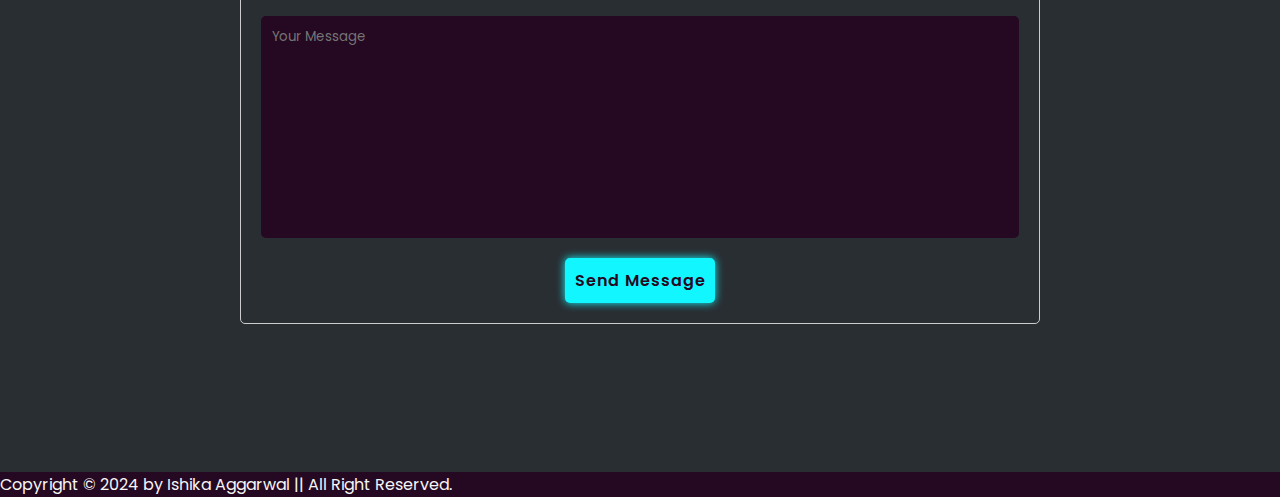
==== commit 261a1e4b: "Add files via upload" ====
--- a/index.html
+++ b/index.html
@@ -3,83 +3,567 @@
 <head>
     <meta charset="UTF-8">
     <meta name="viewport" content="width=device-width, initial-scale=1.0">
-    <title>Portfolio</title>
-    <style>
-        .circular-image {
-    border-radius: 50%;
-    width: 200px; /* Set the width */
-    height: 200px; /* Set the height */
-  }
-        </Style>
+    <title>Responsive Personal Portfolio Website Design</title>
+    <link rel="stylesheet" href="style.css">
+    <link href='https://unpkg.com/boxicons@2.1.4/css/boxicons.min.css' rel='stylesheet'>
+    <!--<link rel="stylesheet" href="style.css">-->
+
+
 </head>
-<body bgcolor="cornsilk">
-    <!--Header-->
-    <table border="0" width="100%" cellspacing="0" bgcolor="pink">
-        <tr><td>
-            <table border="0" width="85%" align="center" cellpadding="18">
-                <tr>
-                    <td><font face="Open Sans" size="5"><b>Portfolio Website</b></font></td>
-                    <td width="20%"></td>
-                    <td><a href="#">Home</a></td>
-                    <td><a href="#">Certifications</a></td>
-                    <td><a href="#">Skills</a></td>
-                    <td><a href="#">Contact Me</a></td>
-                </tr>
-            </table>
-        </td>
-        </tr>
-    </table>
-    <!--End Header-->
-    <!--Home-->
-    <table>
-        <tr>
-            <td>
-                <table width="85%" border="0" align="center" cellpadding="15px">
-                    <tr>
-                        <td>
-                            <h1><font face="Open Sans" size="7">Hi,</font></h1>
-                            <h1><font face="Open Sans" size="6">I'm Awesome</font></h1>
-                            <font size="3">Lorem, ipsum dolor sit amet consectetur adipisicing elit. Architecto, vitae mollitia repudiandae modi ducimus minima tempore! Cumque iure voluptatum expedita velit.</font>
-                            <br>
-                            <hr>
-                            <a href="Ishika_Aggarwal_Resume.pdf"<button>Download CV</button></a>
-                            <button>Hire Me</button>
-
-
-                        </td>
-
-                        <td>
-                            <img src="Image.jpg" height="500px" class="circular-image">
-
-                        </td>
-                    </tr>
-                </table>
-            </td>
-        </tr>
-    </table>
-    <!--End Home-->
-
-    <!--Certifications-->
-    <table width="100%">
-        <tr>
-            <td>
-                <table width="85%" border="1" align="center">
-                <tr>
-                    <td>
-                        <img src="web-dev.jpg" width="15%"><br>
-                        <font size="5">Web Development</font><br>
-                        <font size="3">Lorem ipsum dolor sit amet, consectetur adipisicing elit. Laboriosam, veritatis voluptatem! Numquam deserunt excepturi nam obcaecati exercitationem voluptates? Dolores in ut saepe repellendus.</font><br>
-                    </td>
-                    <td><img src="web-dev.jpg" width="15%"><br>
-                        <font size="5">Web Development</font><br>
-                        <font size="3">Lorem ipsum dolor sit amet, consectetur adipisicing elit. Laboriosam, veritatis voluptatem! Numquam deserunt excepturi nam obcaecati exercitationem voluptates? Dolores in ut saepe repellendus.</font><br></td>
-                    <td><img src="web-dev.jpg" width="15%"><br>
-                        <font size="5">Web Development</font><br>
-                        <font size="3">Lorem ipsum dolor sit amet, consectetur adipisicing elit. Laboriosam, veritatis voluptatem! Numquam deserunt excepturi nam obcaecati exercitationem voluptates? Dolores in ut saepe repellendus.</font><br></td>
-                </tr>
-                </table>
-            </td>
-        </tr>
-    </table>
+
+<body>
+    <!--header design-->
+    <header>
+       <div class="logo"><span>P</span>ortfolio</div>
+        <ul class="navlist">
+            <li><a href="#home">Home</a></li>
+            <li><a href="#about">About</a></li>
+            <li><a href="#education">Education & Achievements</a></li>
+            <li><a href="#skills">Skills</a></li>
+            <li><a href="#portfolio1">Portfolio</a></li>
+            <li><a href="#contact">Contact</a></li>
+        </ul>
+        <div id="menu-icon" class="bx bx-menu"></div>
+    </header>
+
+    <!--home section-->
+
+    <section id="home" class="home">
+        
+        <div class="home-content">
+            <h1>Hi! I'm Ishika Aggarwal</h1>
+        <div class="change-text">
+            <h3>And I'm</h3>
+            <h3>
+                <span class="word">Student</span>
+                <span class="word">Coder</span>
+                <span class="word">Upcoming&nbsp;SWE</span>
+                <span class="word">Frontend&nbsp;Developer</span>
+                <span class="word">Orator</span>
+                <span class="word">Data&nbsp;Analyst</span>
+                <span class="word">Graphic&nbsp;Designer</span>
+            </h3>
+        </div>
+        <p>I am a dedicated and goal-oriented undergraduate
+            with a strong passion for technology and data
+            analysis. I have the ability to learn quickly, motivated
+            to excel in any assigned task and eager to leverage
+            my skills and enthusiasm for the benefit of your
+            organization.</p>
+
+        <div class="info-box">
+            <div class="email-info">
+                <h3>Email :</h3>
+                <span>ishikaaggarwal1619@gmail.com</span>
+            </div>
+        </div>
+        <div class="btn-box">
+            <a href="Ishika_Aggarwal_Resume.pdf" class="btn">Download CV</a>
+            <a href="#" class="btn">Hire Me Now</a>
+        </div>
+
+        <div class="social-icons">
+            <a href="https://www.linkedin.com/in/ishika-aggarwal-6a99b0291/"><i class='bx bxl-linkedin'></i></a>
+            <a href="https://github.com/Gun-ishka/IT-302_Assignment2"><i class='bx bxl-github'></i></a>
+        </div>
+        </div>
+        <div class="home-image">
+            <div class="img-box">
+                <img src="img.png" alt="img">
+            </div>
+            <div class="liquid-shape">
+                <svg viewBox="0 0 500 500" xmlns="http://www.w3.org/2000/svg" xmlns:xlink="http://www.w3.org/1999/xlink" width="100%" id="blobSvg">
+                    <path fill="#12f7ff">
+                        <animate attributeName="d"
+
+                            dur="20000ms"
+                            repeatCount="indefinite"
+                            values="M451,306.5Q446,363,402,400Q358,437,304,456.5Q250,476,195.5,457Q141,438,103.5,397Q66,356,36.5,303Q7,250,27,191.5Q47,133,98.5,105Q150,77,200,59.5Q250,42,307.5,46.5Q365,51,400.5,96.5Q436,142,446,196Q456,250,451,306.5Z;
+                            M454.5,305.5Q442,361,405,408Q368,455,309,457Q250,459,189,460Q128,461,91,412Q54,363,42.5,306.5Q31,250,51,198.5Q71,147,104,100Q137,53,193.5,36Q250,19,306,37Q362,55,414,90Q466,125,466.5,187.5Q467,250,454.5,305.5Z;
+                            M461,305.5Q442,361,403,404Q364,447,307,449.5Q250,452,192,452Q134,452,110.5,398Q87,344,68.5,297Q50,250,58,197Q66,144,108.5,111.5Q151,79,200.5,49.5Q250,20,296.5,54.5Q343,89,374,124.5Q405,160,442.5,205Q480,250,461,305.5Z;
+                            M436.5,303Q433,356,393,392Q353,428,301.5,432.5Q250,437,199.5,431Q149,425,96,397Q43,369,40,309.5Q37,250,56,199.5Q75,149,113.5,114.5Q152,80,201,50Q250,20,296,55.5Q342,91,389.5,116.5Q437,142,438.5,196Q440,250,436.5,303Z;
+                            M453.5,301.5Q429,353,392.5,393Q356,433,303,447Q250,461,198,445.5Q146,430,108,392Q70,354,50,302Q30,250,57.5,202.5Q85,155,106,96Q127,37,188.5,30.5Q250,24,312,29.5Q374,35,404.5,89Q435,143,456.5,196.5Q478,250,453.5,301.5Z;
+                            M425,298.5Q418,347,394.5,403Q371,459,310.5,457Q250,455,197.5,443.5Q145,432,104,395Q63,358,66.5,304Q70,250,57.5,191Q45,132,86.5,85.5Q128,39,189,38.5Q250,38,304.5,49.5Q359,61,387,108Q415,155,423.5,202.5Q432,250,425,298.5Z;
+                            M435,303.5Q435,357,392,389.5Q349,422,299.5,443Q250,464,200,444Q150,424,116,385.5Q82,347,46.5,298.5Q11,250,32.5,193.5Q54,137,108,117.5Q162,98,206,80.5Q250,63,305,61.5Q360,60,390.5,105.5Q421,151,428,200.5Q435,250,435,303.5Z;
+                            M451,306.5Q446,363,402,400Q358,437,304,456.5Q250,476,195.5,457Q141,438,103.5,397Q66,356,36.5,303Q7,250,27,191.5Q47,133,98.5,105Q150,77,200,59.5Q250,42,307.5,46.5Q365,51,400.5,96.5Q436,142,446,196Q456,250,451,306.5Z"
+                        ></animate>
+                    </path>
+                  </svg>
+            </div>
+            <div class="liquid-shape">
+                <svg viewBox="0 0 500 500" xmlns="http://www.w3.org/2000/svg" xmlns:xlink="http://www.w3.org/1999/xlink" width="100%" id="blobSvg">
+                    <path fill="#12f7ff">
+                        <animate attributeName="d"
+
+                            dur="20000ms"
+                            repeatCount="indefinite"
+                            values="M451,306.5Q446,363,402,400Q358,437,304,456.5Q250,476,195.5,457Q141,438,103.5,397Q66,356,36.5,303Q7,250,27,191.5Q47,133,98.5,105Q150,77,200,59.5Q250,42,307.5,46.5Q365,51,400.5,96.5Q436,142,446,196Q456,250,451,306.5Z;
+                            M454.5,305.5Q442,361,405,408Q368,455,309,457Q250,459,189,460Q128,461,91,412Q54,363,42.5,306.5Q31,250,51,198.5Q71,147,104,100Q137,53,193.5,36Q250,19,306,37Q362,55,414,90Q466,125,466.5,187.5Q467,250,454.5,305.5Z;
+                            M461,305.5Q442,361,403,404Q364,447,307,449.5Q250,452,192,452Q134,452,110.5,398Q87,344,68.5,297Q50,250,58,197Q66,144,108.5,111.5Q151,79,200.5,49.5Q250,20,296.5,54.5Q343,89,374,124.5Q405,160,442.5,205Q480,250,461,305.5Z;
+                            M436.5,303Q433,356,393,392Q353,428,301.5,432.5Q250,437,199.5,431Q149,425,96,397Q43,369,40,309.5Q37,250,56,199.5Q75,149,113.5,114.5Q152,80,201,50Q250,20,296,55.5Q342,91,389.5,116.5Q437,142,438.5,196Q440,250,436.5,303Z;
+                            M453.5,301.5Q429,353,392.5,393Q356,433,303,447Q250,461,198,445.5Q146,430,108,392Q70,354,50,302Q30,250,57.5,202.5Q85,155,106,96Q127,37,188.5,30.5Q250,24,312,29.5Q374,35,404.5,89Q435,143,456.5,196.5Q478,250,453.5,301.5Z;
+                            M425,298.5Q418,347,394.5,403Q371,459,310.5,457Q250,455,197.5,443.5Q145,432,104,395Q63,358,66.5,304Q70,250,57.5,191Q45,132,86.5,85.5Q128,39,189,38.5Q250,38,304.5,49.5Q359,61,387,108Q415,155,423.5,202.5Q432,250,425,298.5Z;
+                            M435,303.5Q435,357,392,389.5Q349,422,299.5,443Q250,464,200,444Q150,424,116,385.5Q82,347,46.5,298.5Q11,250,32.5,193.5Q54,137,108,117.5Q162,98,206,80.5Q250,63,305,61.5Q360,60,390.5,105.5Q421,151,428,200.5Q435,250,435,303.5Z;
+                            M451,306.5Q446,363,402,400Q358,437,304,456.5Q250,476,195.5,457Q141,438,103.5,397Q66,356,36.5,303Q7,250,27,191.5Q47,133,98.5,105Q150,77,200,59.5Q250,42,307.5,46.5Q365,51,400.5,96.5Q436,142,446,196Q456,250,451,306.5Z"
+                        ></animate>
+                    </path>
+                  </svg>
+            </div>
+    </section>
+    <!--about section-->
+    <section id="about" class="about">
+      
+        <div class="img-about">
+            <img src="img2.png" alt="img">
+            
+      
+        
+            <div class="info-about1">
+                <span>20+</span>
+                <p>Canva Designs</p>
+            </div>
+            <div class="info-about2">
+                <span>5+</span>
+                <p>Medals in Debate</p>
+            </div>
+            <div class="info-about3">
+                <span>1*</span>
+                <p>Coder on CC</p>
+            </div>
+        </div>
+        <div class="about-content">
+            <span>Let me introduce myself</span>
+            <h2>About Me</h2>
+            <h3>A story of good</h3>
+            <p>Currently enrolled in the B.Tech. Information Technology program at Banasthali Vidyapith, Rajasthan, I am actively developing expertise in key technological areas. My focus revolves around mastering Java, delving into Web Development.</p>
+            <div class="btn-box">
+                <a href="" class="btn">Read More!</a>
+            </div>
+        </div>
+    </section>
+
+    <div class="container">
+	
+        <main class="row">
+            
+            <!--   *******  Education Section Starts  *******   -->
+    <section class="col" id="education" class="education">
+			
+        <div class="title">
+            <h2 style="color:var(--hover-color);
+            font-weight:700;
+            font-size:var(--normal-font);">Education</h2>
+        </div>
+
+        <div class="contents">
+            
+            <div class="box">
+                <h4>2018 - 2019</h4>
+                <h3>High School Degree</h3>
+                <p>Asha Modern School (92.2%)</p>
+            </div>
+
+            <div class="box">
+                <h4>2020 - 2021</h4>
+                <h3>Secondary Education</h3>
+                <p>Asha Modern School (PCM-86.6%)</p>
+            </div>
+
+            <div class="box">
+                <h4>2021 - 2025</h4>
+                <h3>Bachelor Of Technology</h3>
+                <p>Major in Information Technology(CGPA - 8.25)</p>
+            </div>
+
+        </div>
+    </section>
+    <!--   *******  Education Section Ends  *******   -->
+
+		<!--   *******  Experience Section Starts  *******  -->
+
+		<section class="col">
+			
+			 <div class="title">
+				<h2 style="color:var(--hover-color);
+                font-weight:700;
+                font-size:var(--normal-font);">Achievements</h2>
+            </div>
+			
+
+			<div class="contents">
+				
+				<div class="box">
+					<h4>2018 - 2019</h4>
+					<h3>Elocution Contest</h3>
+					<p>Participated in Inter-school debate competition and grab 1st position.</p>
+				</div>
+
+				<div class="box">
+					<h4>2022</h4>
+					<h3>1st AIU National Women Student Parliament</h3>
+					<p>Represented Banasthali Vidyapith in the parliament and became the 2nd runner-up.</p>
+				</div>
+
+				<div class="box">
+					<h4>2022</h4>
+					<h3>Best Speaker</h3>
+					<p>Won in a debate organized by English Department of BV and got 2 gold medals.</p>
+				</div>
+
+			</div>
+		</section>
+
+		<!--   *******  Experience Section Ends   *******  -->
+	</main>
+</div>
+    <!--<section id="eduacation" class="education">
+        <div class="education-text">
+            <span>my study background</span>
+            <h2>Education</h2>
+        </div>
+        <div class="section-services">
+            <div class="service-box">
+                <i class='bx bxs-layer'></i>
+            </div>
+        </div>
+    </section>-->
+
+    <!--Skills-->
+    <section id="skills" class="skills">
+        <div class="main-text">
+            <span>technical and professinal</span>
+            <h2>My Skills</h2>
+        </div>
+        <div class="skill-main">
+            <div class="skill-left">
+                <h3>Technical Skills</h3>
+                <div class="skill-bar">
+                    <div class="info">
+                        <p>HTML&CSS</p>
+                        <p>50%</p>
+                    </div>
+                    <div class="bar">
+                        <span class="html-andcss"></span>
+                    </div>
+                </div>
+                <div class="skill-bar">
+                    <div class="info">
+                        <p>My SQL</p>
+                        <p>70%</p>
+                    </div>
+                    <div class="bar">
+                        <span class="sql"></span>
+                    </div>
+                </div>
+                <div class="skill-bar">
+                    <div class="info">
+                        <p>Canva</p>
+                        <p>80%</p>
+                    </div>
+                    <div class="bar">
+                        <span class="canva"></span>
+                    </div>
+                </div>
+                <div class="skill-bar">
+                    <div class="info">
+                        <p>Java</p>
+                        <p>60%</p>
+                    </div>
+                    <div class="bar">
+                        <span class="java"></span>
+                    </div>
+                </div>
+                <div class="skill-bar">
+                    <div class="info">
+                        <p>MS PowerBI</p>
+                        <p>50%</p>
+                    </div>
+                    <div class="bar">
+                        <span class="powerbi"></span>
+                    </div>
+                </div>
+            </div>
+            <div class="skill-right">
+                <h3>Soft Skills</h3>
+                <div class="softskills">
+                    <div class="box">
+                        <div class="circle" data-dots="80" data-percent="90"></div>
+                        <div class="text">
+                            <big>90%</big>
+                            <small>Public Speaking</small>
+                        </div>
+                    </div>
+                    <div class="box">
+                        <div class="circle" data-dots="80" data-percent="50"></div>
+                        <div class="text">
+                            <big>50%</big>
+                            <small>Problem-Solving</small>
+                        </div>
+                    
+                </div>
+                <div class="box">
+                    <div class="circle" data-dots="80" data-percent="70"></div>
+                        
+                    
+                    <div class="text">
+                        <big>70%</big>
+                        <small>Team Work</small>
+                    </div>
+                
+            </div>
+            <div class="box">
+                <div class="circle" data-dots="80" data-percent="90"></div>
+                    
+              
+                <div class="text">
+                    <big>90%</big>
+                    <small>Presentation Skills</small>
+                </div>
+        </div>
+         </div>
+        </div>
+    </section>
+<!--skill section-->
+
+<section id="portfolio1" class="portfolio1">
+    <div class="main-text">
+        
+            <span>A look of the projects I made</span>
+            <h2>Latest Projects</h2>
+        </div>
+        <div class="container1">
+            
+            <div class="portfolio-gallery">
+                <div class="port-box">
+                    <div class="port-image">
+                        <img src="1.jpg" alt="">
+                    </div>
+                    <div class="port-content">
+                        <h3>Assignment 1</h3>
+                        <p>In this I made UI of Lamborghini Website using Html, Css</p>
+                        <a href="/HTML PROJECT/index1.html" target="_blank"><i class='bx bx-link-external'></i></a>
+                    </div>
+                </div>
+                <div class="port-box">
+                    <div class="port-image">
+                        <img src="2.jpg" alt="">
+                    </div>
+                    <div class="port-content">
+                        <h3>JS Exercise 19</h3>
+                        <p>Implement a JS function that accept no. of rows(m) and columns(n) from user and display a 2D Matrix m8n square layout of alternate black and red.</p>
+                        <a href="/Java script/exercise19.html" target="_blank"><i class='bx bx-link-external'></i></a>
+                    </div>
+                </div>
+                <div class="port-box">
+                    <div class="port-image">
+                        <img src="3.jpg" alt="">
+                    </div>
+                    <div class="port-content">
+                        <h3>JS Exercise 20</h3>
+                        <p>Create a webpage to display digital clock that display updated time of your system without refreshing page.</p>
+                        <a href="/Java script/exercise20.html" target="_blank"><i class='bx bx-link-external'></i></a>
+                    </div>
+                </div>
+                <div class="port-box">
+                    <div class="port-image">
+                        <img src="5.jpg" alt="">
+                    </div>
+                    <div class="port-content">
+                        <h3>JS Exercise 22</h3>
+                        <p>Write a JS function to display greeting message with username that is accessing webpage. When user clicks on greeting message it should hide.</p>
+                        <a href="/Java script/exercise24.html" target="_blank"><i class='bx bx-link-external'></i></a>
+                    </div>
+                </div>
+                <div class="port-box">
+                    <div class="port-image">
+                        <img src="4.jpg" alt="">
+                    </div>
+                    <div class="port-content">
+                        <h3>JS Exercise 23</h3>
+                        <p>Write a JS code that displays text "Text-Growing" with increasing font size and "Text-Shrinking" with decreasing font size.</p>
+                        <a href="/Java script/exercise23.html" target="_blank"><i class='bx bx-link-external'></i></a>
+                    </div>
+                </div>
+               
+                <div class="port-box">
+                    <div class="port-image">
+                        <img src="6.jpg" alt="">
+                    </div>
+                    <div class="port-content">
+                        <h3>JS Exercise 25</h3>
+                        <p>Create a webpage that accepts a value in textbox for temperature in one unit and convert it to another.</p>
+                        <a href="/Java script/exercise25.html" target="_blank"><i class='bx bx-link-external'></i></a>
+                    </div>
+                </div>
+                <div class="port-box">
+                    <div class="port-image">
+                        <img src="1.jpg" alt="">
+                    </div>
+                    <div class="port-content">
+                        <h3>JS Exercise 26</h3>
+                        <p>Create a registration form which accepts first name, last name(not mandatory), userId, password, confirm password, address, email, contact. Apply Validations</p>
+                        <a href="/Java script/exercise26.html" target="_blank"><i class='bx bx-link-external'></i></a>
+                    </div>
+                </div>
+               
+                
+                <div class="port-box">
+                    <div class="port-image">
+                        <img src="4.jpg" alt="">
+                    </div>
+                    <div class="port-content">
+                        <h3>CSS Exercise 1</h3>
+                        <p>Create a webpage containing various box with translate, transition and transform effects.</p>
+                        <a href="/CSS/flexbox.html" target="_blank"><i class='bx bx-link-external'></i></a>
+                    </div>
+                </div>
+                <div class="port-box">
+                    <div class="port-image">
+                        <img src="5.jpg" alt="">
+                    </div>
+                    <div class="port-content">
+                        <h3>Css Exercise 2</h3>
+                        <p>Create a webpage to display radial effect.</p>
+                        <a href="/CSS/indexc.html" target="_blank"><i class='bx bx-link-external'></i></a>
+                    </div>
+                </div>
+                <div class="port-box">
+                    <div class="port-image">
+                        <img src="6.jpg" alt="">
+                    </div>
+                    <div class="port-content">
+                        <h3>CSS Exercise 3</h3>
+                        <p>Create a webpage using html, css.</p>
+                        <a href="/CSS/indexc1.html" target="_blank"><i class='bx bx-link-external'></i></a>
+                    </div>
+                </div>
+                <div class="port-box">
+                    <div class="port-image">
+                        <img src="1.jpg" alt="">
+                    </div>
+                    <div class="port-content">
+                        <h3>CSS Exercise 4</h3>
+                        <p>Create a webpage using diifernt text style.</p>
+                        <a href="/CSS/indexc2.html" target="_blank"><i class='bx bx-link-external'></i></a>
+                    </div>
+                </div>
+                <div class="port-box">
+                    <div class="port-image">
+                        <img src="3.jpg" alt="">
+                    </div>
+                    <div class="port-content">
+                        <h3>CSS Exercise 18</h3>
+                        <p>Create a home page for Banasthali's Website look like https://gsar.harward.edu/</p>
+                        <a href="/CSS/Ex18.html" target="_blank"><i class='bx bx-link-external'></i></a>
+                    </div>
+                </div>
+                
+            </div>
+        </div>
+
+    
+</section>
+<!--Conatact section end-->
+<section id="contact" class="contact">
+    <div class="main-text">
+        
+        <span>ask me questions</span>
+        <h2>Contact Me</h2>
+    </div>
+    <form action="#"  method="post" onsubmit="return validateForm()">
+        <input for="fname" class="required" type="text" placeholder="Your Name">
+        <span id="fnameError" class="error"></span>
+
+        <input for="email" class="required" id="email" class="email" type="text" placeholder="Your Email">
+        <span id="emailError" class="error"></span>
+
+        <input for="uId" class="required" id="uId" class="uTd" type="text" placeholder="Your Smart ID">
+        <span id="uIdError" class="error"></span>
+
+        <input for="mobile" class="required" id="mobile" class="mobile" type="text" placeholder="Your Phone Number">
+        <span id="mobileError" class="error"></span>
+        <textarea name="mess" id="mss" cols="30" rows="10" placeholder="Your Message"></textarea>
+        <div class="btn-box formBtn">
+            <button type="submit" class="btn">Send Message</button>
+        </div>
+        
+    </form>
+    <script>
+        function validateForm() {
+            var fname = document.getElementById('fname').value;
+            var email = document.getElementById('email').value;
+            var uId = document.getElementById('uId').value;
+            var mobile = document.getElementById('mobile').value;
+            var mss = document.getElementById('mss');
+    
+            var fnameError = document.getElementById('fnameError');
+            var emailError = document.getElementById('emailError');
+            var uIdError = document.getElementById('uIdError');
+            var mobileError = document.getElementById('mobileError');
+           
+    
+            fnameError.textContent = "";
+           // lnameError.textContent = "";
+            emailError.textContent = "";
+            uIdError.textContent = "";
+            mobileError.textContent = "";
+            
+    
+            var isValid = true;
+    
+            if (fname.trim() === "") {
+                fnameError.textContent = "First name is required";
+                isValid = false;
+            }
+            if (email.trim() === "") {
+                emailError.textContent = "Email is required";
+                isValid = false;
+            } else if (!isValidEmail(email)) {
+                emailError.textContent = "Invalid email address";
+                isValid = false;
+            }
+
+
+            if (uId.trim() === "") {
+                uIdError.textContent = "User Id is required";
+                isValid = false;
+            } else if (!isValidUserId(uId)) {
+                uIdError.textContent = "Invalid user id";
+                isValid = false;
+            }
+
+            if (mobile.trim() === "") {
+                mobileError.textContent = "Mobile number is required";
+                isValid = false;
+            } else if (!isValidMobile(mobile)) {
+                mobileError.textContent = "Invalid mobile number";
+                isValid = false;
+            }
+    
+    
+            return isValid;
+        }
+    
+        function isValidEmail(email) {
+            var re =  /^[a-zA-Z0-9._-]+@[a-zA-Z0-9.\.-]+\.[a-zA-Z]{2,4}$/;
+            return re.test(email);
+        }
+    
+        function isValidMobile(mobile) {
+            var re = /^[1-9][0-9]{9}$/;
+            return re.test(mobile);
+        }
+        function isValidUserId(uId){
+            var re = /^[A-Z]{5}[0-9]{5}$/;
+            return re.test(uId);
+        }
+    
+    </script>
+
+</section>
+<!--footer-->
+<p>Copyright &copy; 2024 by Ishika Aggarwal || All Right Reserved.</p>
+    <script src="script.js"></script>
+    
 </body>
 </html>--- a/style.css
+++ b/style.css
@@ -0,0 +1,1007 @@
+@import url('https://fonts.googleapis.com/css2?family=Poppins:wght@100;200;300;400;500;600;700;800;900&display=swap');
+*{
+    margin: 0;
+    padding: 0;
+    box-sizing: border-box;
+    list-style:none;
+    text-decoration: none;
+
+    scroll-behavior: smooth;
+    font-family: 'Poppins', sans-serif;
+}
+
+:root {
+    --bg-color: #250821;
+    --second-bg-color: #292e33;
+    --text-color: #f5f5f5;
+    --hover-color: #12f7ff;
+    --big-font: 2.5rem;
+    --normal-font: 2rem;
+    --neon-box-shadow: 0 0 .5rem #12f7ff;
+    --h2-font:3rem;
+    --font-neon-text-shadow: 0 0 10px rgba(18,247,255,0.3),
+     0 0 20px rgba(18,247,255,0.3),
+     0 0 30px rgba(18,247,255,0.3),
+     0 0 40px rgba(18,247,255,0.3),
+     0 0 70px rgba(18,247,255,0.3),
+     0 0 80px rgba(18,247,255,0.3),
+     0 0 100px rgba(18,247,255,0.3),
+     0 0 150px rgba(18,247,255,0.3);
+}
+
+
+body{
+    font-family: 'Poppins', sans-serif;
+    background-color: var(--bg-color);
+    color: var(--text-color);
+}
+
+header{
+    position:fixed;                                            
+    top:0;
+    left:0;
+    z-index:1000;
+    background:var(--bg-color);
+   border-bottom:1px solid transparent;
+   display:flex;
+    align-items: center;
+    justify-content: space-between;
+    width: 100%;
+    padding: 20px 10%;
+    
+}
+header.sticky{
+    background:var(--bg-color);
+    border-bottom:1px solid var(--second-bg-color);
+    padding:12px 10%;
+}
+
+.logo{
+    font-size: 26px;
+    font-weight: 700;
+    letter-spacing: 1px;
+}
+
+span{
+    color: var(--hover-color);
+}
+.navlist{
+    display: flex;
+    z-index:1000;
+}
+
+.navlist a{
+    color: var(--text-color);
+    font-weight: 500;
+    padding: 10px 20px;
+}
+
+.navlist a:hover{
+    color: var(--hover-color);
+    text-shadow:  0 0 10px rgba(18,247,255,0.6),
+    0 0 20px rgba(18,247,255,0.6),
+    0 0 30px rgba(18,247,255,0.6),
+    0 0 40px rgba(18,247,255,0.6),
+    0 0 70px rgba(18,247,255,0.6),
+    0 0 80px rgba(18,247,255,0.6),
+    0 0 100px rgba(18,247,255,0.6),
+    0 0 150px rgba(18,247,255,0.6);
+}
+.navlist a.active{
+    color:var(--hover-color);
+}
+::webkit-scrollbar{
+    height:0;
+    width:0.5rem;
+}
+::webkit-scrollbar-track{
+    background:var(--second-bg-color);
+}
+::webkit-scrollbar-thumb{
+    background:var(--hover-color);
+    border-radius:5rem;
+}
+
+#menu-icon{
+    font-size: 1.8rem;
+    z-index: 10001;
+    cursor: pointer;
+    margin-left: 25px;
+    background: var(--hover-color);
+    border-radius: 3px;
+    color: var(--second-bg-color);
+    display:none;
+}
+
+section{
+    padding: 100px 10%;
+}
+
+.home-content p{
+    color: #bdbdbd;
+    line-height:1.6;
+}
+.info-box{
+    display: inline-flex; justify-content: space-between!;
+    justify-content:"space-but" 
+}
+
+.home{
+    min-height: 100vh;
+    height: 100%;
+    width: 100%;
+    display: grid;
+    grid-template-columns: repeat(2, 1fr);
+    align-items: center;
+    grid-gap: 4em;
+
+}
+.home-content{
+    max-width: 600px;
+    margin-left: auto;
+}
+
+.home-content h1{
+    font-size: var(--big-font);
+    font-weight: 700;
+}
+.change-text{
+    font-size: 1.5rem;
+    font-weight: 600;
+}
+
+.change-text h3{
+    display: inline-flex;
+    margin: 0;
+    vertical-align: top;
+}
+
+.change-text h3 .word{
+    position: absolute;
+    display: flex;
+    opacity: 0;
+}
+
+.change-text h3 .word .letter{
+    transform-origin : center center 25px;
+}
+
+.change-text h3 .word .letter.out{
+    transform: rotateX(90deg);
+    transition: 0.1s cubic-bezier(0.6,0,0.7,0.2);
+}
+
+.change-text h3 .word .letter.in{
+    transition: 0.38s ease;
+}
+
+.change-text h3 .word .letter.behind{
+    transform: rotateX(-90deg);
+}
+
+.home-content p{
+    color:#bdbdbd;
+    line-height:1.6;
+}
+
+.info-box{
+    display:inline-flex;
+    justify-content:space-between;
+    align-items:center;
+    width:300px;
+    margin:1rem 0 2rem;
+    
+}
+
+.info-box h3{
+    font-weight: 600;
+    color: var(--text-color);
+    font-size:1rem;
+}
+.info-box span{
+    font-size: 0.9rem;
+    color:#bdbdbd;
+}
+.btn-box{
+    display:flex;
+    justify-content: space-between;
+    width:320px;
+    height: 45px;
+}
+.btn-box .btn{
+    display: inline-flex;
+    justify-content: center;
+    align-items: center;
+    width: 150px;
+    height:100%;
+    background: var(--hover-color);
+    color: var(--bg-color);
+    font-size:1rem;
+    letter-spacing: 1px;
+    font-weight:600;
+    transition:0.6s;
+    box-shadow: var(--neon-box-shadow);
+    border-radius:5px;
+    position: relative;
+    overflow:hidden;
+    z-index: 1;
+    border: 2px solid var(--hover-color);
+}
+
+.btn:hover{
+    color:var(--hover-color);
+}
+.btn::before{
+    content: "";
+    position: absolute;
+    top: 0;
+    left: 0;
+    background: var(--bg-color);
+    width: 0;
+    height:100%;
+    z-index: -1;
+    transition: 0.4s;
+}
+.btn:hover::before{
+    width:100%;
+
+}
+
+.btn:nth-child(2){
+    background: var(--bg-color);
+    color: var(--hover-color);
+}
+
+.btn:nth-child(2):hover{
+    color: var(--bg-color);
+}
+.btn:nth-child(2)::before{
+    background: var(--hover-color);
+}
+
+.social-icons{
+    margin-top: 8rem;
+    display: flex;
+    width: 220px;
+    height: 40px;
+}
+.social-icons a{
+    display:inline-flex;
+    width: 50px;
+    height: 100%;
+    justify-content: center;
+    align-items:center;
+    background: var(--bg-color);
+    color: var(--hover-color);
+    border: 2px solid var(--hover-color);
+    transition:0.6s;
+    box-shadow: 0 0 0.3rem #12f7ff;
+    border-radius:5px;
+    position: relative;
+    margin:8px;
+   
+    z-index:1;
+    overflow:hidden;
+}
+
+.social-icons a{
+    font-size: 1.5rem;
+}
+
+.social-icons a:hover{
+    color: var(--bg-color);
+
+}
+
+.social-icons a::before{
+    content:"";
+    position:absolute;
+    left:0;
+    top:0;
+    width:0;
+    height:100%;
+    background: var(--hover-color);
+    transition:0.6s;
+    z-index: -1;
+
+}
+.social-icons a:hover::before{
+    width: 100%;
+}
+.home-image{
+    position:relative;
+}
+
+.img-box{
+    text-align:center;
+    
+
+}
+.img-box img{
+    width:100%;
+    max-width:350px;
+    height:auto;
+    
+    border-radius:80%;
+}
+.liquid-shape{
+    position:absolute;
+    width:100%;
+    height:100%;
+    z-index:-1;
+    top:10%;
+}
+
+.liquid-shape:nth-child(2){
+    filter:blur(50px);
+}
+
+/*About Section css...........................................*/
+
+.about{
+    display:flex;
+    justify-content:center;
+    align-items:center;
+    grid-gap:2em;
+    background:var(--second-bg-color);
+}
+.img-about {
+    position: relative;
+}
+
+.img-about img {
+    width: 100%;
+    max-width: 350px;
+    height: auto;
+    border-radius: 80%;
+    
+  
+}
+
+.about .img-about img{
+    max-width:500px;
+    height: auto;
+    
+}
+
+.about-content span{
+    margin-left: 20px;
+    color:#fdfdfd;
+    font-size:0.8rem;
+    font-weight:200;
+    letter-spacing:2px;
+    text-transform:uppercase;
+
+}
+
+.about-content h2{
+    margin-left: 20px;
+    color:var(--hover-color);
+    font-weight:700;
+    font-size:var(--normal-font);
+}
+
+.about-content h3{
+    margin-left: 20px;
+    font-weight:600;
+    font-size:1.5rem;
+    margin-bottom: 0.2rem;
+}
+
+.about-content p{
+    margin-left: 20px;
+    color:#fdfdfd;
+    font-weight:300;
+    margin-bottom:1.5rem;
+}
+.info-about1,
+.info-about2,
+.info-about3{
+    background:var(--bg-color);
+    font-size:0.75rem;
+    position:absolute;
+    padding:10px;
+    width:90px;
+    height:90px;
+    border-radius:69% 31% 66% 34% / 21% 30% 70% 79%;
+    display:block;
+    box-shadow:var(--neon-box-shadow);
+    border: 1px solid var(--hover-color);
+    outline: 2px solid var(--bg-color);
+    z-index:100;
+    animation: morph 6s linear infinite;
+}
+.info-about1{
+    left:0%;
+    top:50%;
+
+}
+.info-about2{
+    left:80%;
+    top:15%;
+    
+}
+.info-about3{
+    left:55%;
+    top:70%;
+    
+}
+.img-about span{
+    color:var(--hover-color);
+    font-size:1rem;
+    font-weight:600;
+}
+/*Education css..............*/
+.container{
+	width: 100%;
+	padding: 35px 10%;
+}
+.container{
+	padding-right: calc(10% - 30px);
+}
+main.row{
+	display: grid;
+	grid-template-columns: 1fr 1fr;
+	grid-column-gap: 20px;
+}
+.col div.title h2{
+	
+	margin-left:20px;
+    color:var(--hover-color);
+    font-weight:700;
+    font-size:var(--normal-font);
+}
+.col .contents{
+	padding: 0px 30px;
+	border-left: 2px solid #bababa;
+}
+.col .contents .box{
+	position: relative;
+	padding: 20px;
+	border: 1px solid #eaeaea;
+	background-color: #ffffff;
+	cursor: pointer;
+	transition: all 0.4s;
+	margin-bottom: 20px;
+}
+.col .contents .box:hover{
+	box-shadow: 0px 3px 12px 0px #ccc;
+	border: 1px solid transparent;
+}
+.col .contents .box::before{
+	content: '';
+	position: absolute;
+	width: 16px;
+	height: 16px;
+	border-radius: 50%;
+	right: calc(100% + 22px);
+	top: 0;
+	background-color:var(--hover-color);
+	border: 2px solid white;
+}
+.box h4{
+	position: relative;
+    color:var(--hover-color);
+	
+}
+.box h3{
+	font-size: 19px;
+	padding: 10px 0px 6px;
+	font-family: helvetica;
+	color: #444;
+}
+.box p{
+	line-height: 1.2;
+	color: #666;
+	font-size: 17px;
+}
+@media(max-width: 768px){
+	main.row{
+		grid-template-columns: 1fr;
+	}
+	.row .col:nth-child(2){
+		margin-top: 30px;
+	}
+}
+
+/*Skills......*/
+
+.main-text{
+   
+    width:100%;
+    text-align:center;
+    margin-bottom:2rem;
+    color:var(--hover-color);
+}
+.main-text h2{
+    font-weight:700;
+    font-size: var(--normal-font);
+}
+.main-text span{
+    color:#fdfdfd;
+    font-size:0.8rem;
+    font-weight:200;
+    letter-spacing:2px;
+    text-transform:uppercase;
+
+}
+.skills{
+    background:var(--second-bg-color);
+}
+.skill-main{
+    width:100%;
+    display:grid;
+    grid-template-columns: repeat(2 1fr);
+    grid-row-gap: 30px;
+    grid-column-gap: 50px;
+
+}
+.skill-right{
+    grid-column: 2 / 3; /* Align Soft Skills to the second column */
+}
+.skill-bar{
+    margin-bottom:2.3rem;
+
+}
+.skill-main h3{
+    margin-bottom:2rem;
+    font-size: var(--normal-font);
+    text-align: center;
+}
+.skill-left .skill-bar .info{
+    display:flex;
+    justify-content: space-between;
+    align-items:center;
+    padding:0 10px;
+}
+
+.skill-left .skill-bar .bar{
+    width:100%;
+    height:10px;
+    background-color: var(--bg-color);
+    border-radius: 25px;
+    margin-top: 10px;
+    position:relative;
+}
+.skill-bar .bar span{
+    width:50%;
+    height:100%;
+    position:absolute;
+    left:0;
+    background:var(--hover-color);
+    border-radius: 25px;
+    box-shadow: var(--neon --neon-box-shadow);
+}
+.skill-bar .bar .html-andcss{
+    width:50%;
+    animation: html-andcss 2s;
+}
+
+.skill-bar .bar .sql{
+    width: 70%;
+    animation: sql 3s;
+}
+
+.skill-bar .bar .canva{
+    width: 80%;
+    animation: sql 4s;
+}
+.skill-bar .bar .java{
+    width: 60%;
+    animation: java 5s;
+}
+.skill-bar .bar .powerbi{
+    width: 50%;
+    animation: powerbi 6s;
+}
+/*skill right............*/
+.softskills{
+    display:grid;
+    grid-template-columns: 1fr 1fr;
+}
+
+.box{
+    position: relative;
+    margin: 10px 0;
+    flex: 1 1 15rem;
+}
+.box-text{
+    text-align: center;
+    color: #fff;
+    font-size:1rem;
+}
+.box .text big{
+    font:400;
+    letter-spacing:1px;
+    position:absolute;
+    top:40%;
+    left:50%;
+    transform: translate(-50%, -50%);
+}
+.box .text small{
+    display: block;
+    font-weight:600;
+
+}
+.circle{
+    width:100%;
+    height: 120px;
+    display:flex;
+    justify-content: center;
+    align-items:center;
+    
+}
+.circle .points{
+    width:2px;
+    height: 10px;
+    background-color: var(--bg-color);
+    position: absolute;
+    border-radius: 3px;
+    transform: rotate(calc(var(--i)*var(--rot))) translateY(-45px);
+    
+}
+
+.points.marked{
+    animation: glow 0.04s linear forwards;
+    animation-delay: calc(var(--i)*0.05s);
+}
+
+/*Portfolio section css.............................*/
+/*.fillter-buttons{
+    margin:2rem;
+    text-align: center;
+}
+.fillter-buttons .btn{
+    background:none;
+    outline:none;
+    border:none;
+    cursor:pointer;
+    font-size:0.85rem;
+    font-weight:600;
+    letter-spacing:0.4px;
+    margin-left:1.3rem;
+    color: var(--text-color);
+}
+.fillter-buttons .btn:hover{
+    color:var(--hover-color);
+}*/
+.portfolio-gallery{
+    display:grid;
+    grid-template-columns:repeat(auto-fill, minmax(270px, 1fr));
+    gap:2rem;
+}
+.port-box{
+    position:relative;
+    border-radius:15px;
+    overflow:hidden;
+    background:#292e33;
+    display:flex;
+    grid-template-rows: 1fr auto;
+    align-items:center;
+    border: 2px solid var(--hover-color);
+    box-shadow: var(--neon-box-shadow)
+}
+.port-image{
+    display:flex;
+    align-items:center;
+    justify-content:center;
+    height:100%;
+    width:100%;
+
+}
+.port-image img{
+    width:100%;
+    opacity: 0.5s;
+    height:100%;
+    transition:0.5s;
+
+}
+.port-content{
+    position:absolute;
+    bottom:0;
+    left:0;
+    width:100%;
+    height:100%;
+    opacity:0;
+    background:linear-gradient(rgba(0,0,0,0.2),#12f7ff);
+    display:flex;
+    align-items:center;
+    justify-content:center;
+    flex-direction:column;
+    text-align:center;
+    transition:0.5s;
+    padding:0 2rem;
+}
+.port-box:hover .port-content{
+    opacity:1;
+}
+
+.port-box:hover .port-image img{
+    transform: scale(1.1);
+}
+.port-content h3{
+    font-size:1.5rem;
+    font-weight:600;
+
+}
+.port-content p{
+    font-size:0.8rem;
+    margin: 5px 0 15px 0;
+    
+
+}
+.port-content a{
+    background:#fff;
+    border-radius:50%;
+    display:inline-flex;
+    justify-content: center;
+    align-items:center;
+    width:50px;
+    height:50px;
+    border:1px solid var(--hover-color);
+    outline:2px solid #fff;
+}
+.port-content a i{
+    font-size:1.3rem;
+    color: var(--second-bg-color);
+}
+/*Contact section...............................*/
+.contact{
+    background:var(--second-bg-color);
+    width:100%;
+}
+.contact form{
+    text-align:center;
+    max-width:50rem;
+    margin:1rem auto;
+    margin-bottom:3rem;
+
+}
+.contact form input,
+.contact form textarea{
+    width:100%;
+    color:var(--text-color);
+    background:var(--bg-color);
+    margin-bottom:0.8rem;
+    border:none;
+    border-radius:5px;
+    padding:0.7rem;
+}
+.contact form textarea{
+    resize:none;
+}
+.formBtn{
+    display:flex;
+    justify-content:center;
+    width:100%;
+}
+.formBtn btn{
+    cursor:pointer;
+    font-size:1rem;
+}
+form {
+    max-width: 400px;
+    margin: 0 auto;
+    padding: 20px;
+    border: 1px solid #ccc;
+    border-radius: 5px;
+}
+input[type=text], input[type=email], input[type=tel] {
+    width: 100%;
+    padding: 12px;
+    margin: 6px 0;
+    box-sizing: border-box;
+}
+input[type=submit] {
+    background-color: #4CAF50;
+    color: white;
+    padding: 14px 20px;
+    margin: 8px 0;
+    border: none;
+    border-radius: 4px;
+    cursor: pointer;
+}
+.error {
+    color: red;
+    font-size: 0.6em;
+    display:block;
+width:100%;
+text-align:right;
+    height:1.2em;
+}
+.required::before {
+    content: "*";
+    color: red;
+    margin-right: 3px;
+}
+/*footer................*/
+.footer{
+    padding:1.5rem 10%;
+    display:flex;
+    align-items:center;
+    justify-content:space-between;
+}
+footer a{
+    color:#bdbdbd;
+}
+display a{
+    display:inline-flex;
+    justify-content:center;
+    color:var(--text-color);
+    background:var(--hover-color);
+    padding: 0.6rem;
+    border-radius:5px;
+}
+footer a i{
+    font-size:2rem;
+    color:var(--secon-bg-color);
+}
+
+/*keyframes.......................*/
+@keyframes morph{
+    0%,
+    100%{
+        border-radius: 40% 60% 70% 30% / 40% 40% 60% 50%;
+    }
+    30%{
+        border-radius: 70% 30% 50% 50% / 30% 30% 70% 70%;
+    
+    }
+    60%{
+        border-radius:100% 60% 60% 100% / 100% 100% 60% 60%;
+    }
+    80%{
+        border-radius:69% 31% 66% 34% / 21% 30% 70% 79%;
+    }
+}
+
+@keyframes sql{
+    0%{
+        width:0%;
+    }
+    100%{
+        width:70%;
+    }
+
+}
+@keyframes html-andcss{
+    0%{
+        width:0%;
+    }
+    100%{
+        width:50%;
+    }
+
+}
+@keyframes canva{
+    0%{
+        width:0%;
+    }
+    100%{
+        width:80%;
+    }
+
+}
+@keyframes java{
+    0%{
+        width:0%;
+    }
+    100%{
+        width:60%;
+    }
+
+}
+@keyframes powerbi{
+    0%{
+        width:0%;
+    }
+    100%{
+        width:50%;
+    }
+
+}
+@keyframes glow{
+    0%{
+        background: var(--bg-color);
+        box-shadow: none;
+    }
+    100%{
+        background: var(--hover-color);
+        box-shadow:var(--neon-box-shadow)
+    }
+}
+
+/*Break Points*/
+@media(max-width:991px){
+    header,
+    header.sticky{
+        padding:15px 5%;
+    }
+    footer{
+        padding:15px 5%;
+    }
+    section{
+        padding:50px 5%;
+    }
+    .navlist a{
+        padding:8px 15px;
+    }
+    :root{
+     
+    --normal-font: 2.2rem;
+    --neon-box-shadow: 0 0 0.8rem #12f7ff;
+    --h2-font:3rem;
+    }
+    .home-content{
+        margin-top:5rem;
+    }
+
+    .social-icons{
+        margin-top:2rem;
+    }
+}
+@media(max-width:768px){
+    #menu-icon{
+        display:block;
+        transition:all 0.4s ease
+    }
+    #menu-icon.bx-x{
+        transform:rotate(-180deg);
+    }
+    /*.navlist{
+        display:flex;
+        position:absolute;
+        top: -1000px;;
+        right:0;
+        left:0;
+        flex-direction:column;
+        background:var(--bg-color);
+        text-align:left;
+        padding:0 5%;
+        transition:all 0.45s ease;
+    }
+    .navlist a{
+        display:block;
+        padding-bottom:1rem;
+        font-size:1rem;
+    }
+    .navlist.open{
+        top:100%;
+    }*/
+    .home{
+        grid-template-columns:1fr;
+
+    }
+    .home-image{
+
+        margin-bottom:5rem 1fr;
+    }
+    .liquid-shape{
+        width:80%;
+        left:10%;
+        top:13%;
+    }
+    .about{
+        flex-direction:column-reverse;
+    }
+    .skill-main{
+        grid-template-columns:2.5rem 0;
+    }
+    .fillter-buttons{
+        margin:2.5rem 0;
+    }
+    footer p{
+        font-size:0.9rem;
+    }
+}
+@media(max-width:420px){
+    html-andcss{
+        font-size:80%;
+    }
+    footer p{
+        font-size:0.6rem;
+    }
+    .fillter-buttons .btn{
+        font-size: 0.8rem;
+    }
+}
--- a/style.css
+++ b/style.css
@@ -0,0 +1,1007 @@
+@import url('https://fonts.googleapis.com/css2?family=Poppins:wght@100;200;300;400;500;600;700;800;900&display=swap');
+*{
+    margin: 0;
+    padding: 0;
+    box-sizing: border-box;
+    list-style:none;
+    text-decoration: none;
+
+    scroll-behavior: smooth;
+    font-family: 'Poppins', sans-serif;
+}
+
+:root {
+    --bg-color: #250821;
+    --second-bg-color: #292e33;
+    --text-color: #f5f5f5;
+    --hover-color: #12f7ff;
+    --big-font: 2.5rem;
+    --normal-font: 2rem;
+    --neon-box-shadow: 0 0 .5rem #12f7ff;
+    --h2-font:3rem;
+    --font-neon-text-shadow: 0 0 10px rgba(18,247,255,0.3),
+     0 0 20px rgba(18,247,255,0.3),
+     0 0 30px rgba(18,247,255,0.3),
+     0 0 40px rgba(18,247,255,0.3),
+     0 0 70px rgba(18,247,255,0.3),
+     0 0 80px rgba(18,247,255,0.3),
+     0 0 100px rgba(18,247,255,0.3),
+     0 0 150px rgba(18,247,255,0.3);
+}
+
+
+body{
+    font-family: 'Poppins', sans-serif;
+    background-color: var(--bg-color);
+    color: var(--text-color);
+}
+
+header{
+    position:fixed;                                            
+    top:0;
+    left:0;
+    z-index:1000;
+    background:var(--bg-color);
+   border-bottom:1px solid transparent;
+   display:flex;
+    align-items: center;
+    justify-content: space-between;
+    width: 100%;
+    padding: 20px 10%;
+    
+}
+header.sticky{
+    background:var(--bg-color);
+    border-bottom:1px solid var(--second-bg-color);
+    padding:12px 10%;
+}
+
+.logo{
+    font-size: 26px;
+    font-weight: 700;
+    letter-spacing: 1px;
+}
+
+span{
+    color: var(--hover-color);
+}
+.navlist{
+    display: flex;
+    z-index:1000;
+}
+
+.navlist a{
+    color: var(--text-color);
+    font-weight: 500;
+    padding: 10px 20px;
+}
+
+.navlist a:hover{
+    color: var(--hover-color);
+    text-shadow:  0 0 10px rgba(18,247,255,0.6),
+    0 0 20px rgba(18,247,255,0.6),
+    0 0 30px rgba(18,247,255,0.6),
+    0 0 40px rgba(18,247,255,0.6),
+    0 0 70px rgba(18,247,255,0.6),
+    0 0 80px rgba(18,247,255,0.6),
+    0 0 100px rgba(18,247,255,0.6),
+    0 0 150px rgba(18,247,255,0.6);
+}
+.navlist a.active{
+    color:var(--hover-color);
+}
+::webkit-scrollbar{
+    height:0;
+    width:0.5rem;
+}
+::webkit-scrollbar-track{
+    background:var(--second-bg-color);
+}
+::webkit-scrollbar-thumb{
+    background:var(--hover-color);
+    border-radius:5rem;
+}
+
+#menu-icon{
+    font-size: 1.8rem;
+    z-index: 10001;
+    cursor: pointer;
+    margin-left: 25px;
+    background: var(--hover-color);
+    border-radius: 3px;
+    color: var(--second-bg-color);
+    display:none;
+}
+
+section{
+    padding: 100px 10%;
+}
+
+.home-content p{
+    color: #bdbdbd;
+    line-height:1.6;
+}
+.info-box{
+    display: inline-flex; justify-content: space-between!;
+    justify-content:"space-but" 
+}
+
+.home{
+    min-height: 100vh;
+    height: 100%;
+    width: 100%;
+    display: grid;
+    grid-template-columns: repeat(2, 1fr);
+    align-items: center;
+    grid-gap: 4em;
+
+}
+.home-content{
+    max-width: 600px;
+    margin-left: auto;
+}
+
+.home-content h1{
+    font-size: var(--big-font);
+    font-weight: 700;
+}
+.change-text{
+    font-size: 1.5rem;
+    font-weight: 600;
+}
+
+.change-text h3{
+    display: inline-flex;
+    margin: 0;
+    vertical-align: top;
+}
+
+.change-text h3 .word{
+    position: absolute;
+    display: flex;
+    opacity: 0;
+}
+
+.change-text h3 .word .letter{
+    transform-origin : center center 25px;
+}
+
+.change-text h3 .word .letter.out{
+    transform: rotateX(90deg);
+    transition: 0.1s cubic-bezier(0.6,0,0.7,0.2);
+}
+
+.change-text h3 .word .letter.in{
+    transition: 0.38s ease;
+}
+
+.change-text h3 .word .letter.behind{
+    transform: rotateX(-90deg);
+}
+
+.home-content p{
+    color:#bdbdbd;
+    line-height:1.6;
+}
+
+.info-box{
+    display:inline-flex;
+    justify-content:space-between;
+    align-items:center;
+    width:300px;
+    margin:1rem 0 2rem;
+    
+}
+
+.info-box h3{
+    font-weight: 600;
+    color: var(--text-color);
+    font-size:1rem;
+}
+.info-box span{
+    font-size: 0.9rem;
+    color:#bdbdbd;
+}
+.btn-box{
+    display:flex;
+    justify-content: space-between;
+    width:320px;
+    height: 45px;
+}
+.btn-box .btn{
+    display: inline-flex;
+    justify-content: center;
+    align-items: center;
+    width: 150px;
+    height:100%;
+    background: var(--hover-color);
+    color: var(--bg-color);
+    font-size:1rem;
+    letter-spacing: 1px;
+    font-weight:600;
+    transition:0.6s;
+    box-shadow: var(--neon-box-shadow);
+    border-radius:5px;
+    position: relative;
+    overflow:hidden;
+    z-index: 1;
+    border: 2px solid var(--hover-color);
+}
+
+.btn:hover{
+    color:var(--hover-color);
+}
+.btn::before{
+    content: "";
+    position: absolute;
+    top: 0;
+    left: 0;
+    background: var(--bg-color);
+    width: 0;
+    height:100%;
+    z-index: -1;
+    transition: 0.4s;
+}
+.btn:hover::before{
+    width:100%;
+
+}
+
+.btn:nth-child(2){
+    background: var(--bg-color);
+    color: var(--hover-color);
+}
+
+.btn:nth-child(2):hover{
+    color: var(--bg-color);
+}
+.btn:nth-child(2)::before{
+    background: var(--hover-color);
+}
+
+.social-icons{
+    margin-top: 8rem;
+    display: flex;
+    width: 220px;
+    height: 40px;
+}
+.social-icons a{
+    display:inline-flex;
+    width: 50px;
+    height: 100%;
+    justify-content: center;
+    align-items:center;
+    background: var(--bg-color);
+    color: var(--hover-color);
+    border: 2px solid var(--hover-color);
+    transition:0.6s;
+    box-shadow: 0 0 0.3rem #12f7ff;
+    border-radius:5px;
+    position: relative;
+    margin:8px;
+   
+    z-index:1;
+    overflow:hidden;
+}
+
+.social-icons a{
+    font-size: 1.5rem;
+}
+
+.social-icons a:hover{
+    color: var(--bg-color);
+
+}
+
+.social-icons a::before{
+    content:"";
+    position:absolute;
+    left:0;
+    top:0;
+    width:0;
+    height:100%;
+    background: var(--hover-color);
+    transition:0.6s;
+    z-index: -1;
+
+}
+.social-icons a:hover::before{
+    width: 100%;
+}
+.home-image{
+    position:relative;
+}
+
+.img-box{
+    text-align:center;
+    
+
+}
+.img-box img{
+    width:100%;
+    max-width:350px;
+    height:auto;
+    
+    border-radius:80%;
+}
+.liquid-shape{
+    position:absolute;
+    width:100%;
+    height:100%;
+    z-index:-1;
+    top:10%;
+}
+
+.liquid-shape:nth-child(2){
+    filter:blur(50px);
+}
+
+/*About Section css...........................................*/
+
+.about{
+    display:flex;
+    justify-content:center;
+    align-items:center;
+    grid-gap:2em;
+    background:var(--second-bg-color);
+}
+.img-about {
+    position: relative;
+}
+
+.img-about img {
+    width: 100%;
+    max-width: 350px;
+    height: auto;
+    border-radius: 80%;
+    
+  
+}
+
+.about .img-about img{
+    max-width:500px;
+    height: auto;
+    
+}
+
+.about-content span{
+    margin-left: 20px;
+    color:#fdfdfd;
+    font-size:0.8rem;
+    font-weight:200;
+    letter-spacing:2px;
+    text-transform:uppercase;
+
+}
+
+.about-content h2{
+    margin-left: 20px;
+    color:var(--hover-color);
+    font-weight:700;
+    font-size:var(--normal-font);
+}
+
+.about-content h3{
+    margin-left: 20px;
+    font-weight:600;
+    font-size:1.5rem;
+    margin-bottom: 0.2rem;
+}
+
+.about-content p{
+    margin-left: 20px;
+    color:#fdfdfd;
+    font-weight:300;
+    margin-bottom:1.5rem;
+}
+.info-about1,
+.info-about2,
+.info-about3{
+    background:var(--bg-color);
+    font-size:0.75rem;
+    position:absolute;
+    padding:10px;
+    width:90px;
+    height:90px;
+    border-radius:69% 31% 66% 34% / 21% 30% 70% 79%;
+    display:block;
+    box-shadow:var(--neon-box-shadow);
+    border: 1px solid var(--hover-color);
+    outline: 2px solid var(--bg-color);
+    z-index:100;
+    animation: morph 6s linear infinite;
+}
+.info-about1{
+    left:0%;
+    top:50%;
+
+}
+.info-about2{
+    left:80%;
+    top:15%;
+    
+}
+.info-about3{
+    left:55%;
+    top:70%;
+    
+}
+.img-about span{
+    color:var(--hover-color);
+    font-size:1rem;
+    font-weight:600;
+}
+/*Education css..............*/
+.container{
+	width: 100%;
+	padding: 35px 10%;
+}
+.container{
+	padding-right: calc(10% - 30px);
+}
+main.row{
+	display: grid;
+	grid-template-columns: 1fr 1fr;
+	grid-column-gap: 20px;
+}
+.col div.title h2{
+	
+	margin-left:20px;
+    color:var(--hover-color);
+    font-weight:700;
+    font-size:var(--normal-font);
+}
+.col .contents{
+	padding: 0px 30px;
+	border-left: 2px solid #bababa;
+}
+.col .contents .box{
+	position: relative;
+	padding: 20px;
+	border: 1px solid #eaeaea;
+	background-color: #ffffff;
+	cursor: pointer;
+	transition: all 0.4s;
+	margin-bottom: 20px;
+}
+.col .contents .box:hover{
+	box-shadow: 0px 3px 12px 0px #ccc;
+	border: 1px solid transparent;
+}
+.col .contents .box::before{
+	content: '';
+	position: absolute;
+	width: 16px;
+	height: 16px;
+	border-radius: 50%;
+	right: calc(100% + 22px);
+	top: 0;
+	background-color:var(--hover-color);
+	border: 2px solid white;
+}
+.box h4{
+	position: relative;
+    color:var(--hover-color);
+	
+}
+.box h3{
+	font-size: 19px;
+	padding: 10px 0px 6px;
+	font-family: helvetica;
+	color: #444;
+}
+.box p{
+	line-height: 1.2;
+	color: #666;
+	font-size: 17px;
+}
+@media(max-width: 768px){
+	main.row{
+		grid-template-columns: 1fr;
+	}
+	.row .col:nth-child(2){
+		margin-top: 30px;
+	}
+}
+
+/*Skills......*/
+
+.main-text{
+   
+    width:100%;
+    text-align:center;
+    margin-bottom:2rem;
+    color:var(--hover-color);
+}
+.main-text h2{
+    font-weight:700;
+    font-size: var(--normal-font);
+}
+.main-text span{
+    color:#fdfdfd;
+    font-size:0.8rem;
+    font-weight:200;
+    letter-spacing:2px;
+    text-transform:uppercase;
+
+}
+.skills{
+    background:var(--second-bg-color);
+}
+.skill-main{
+    width:100%;
+    display:grid;
+    grid-template-columns: repeat(2 1fr);
+    grid-row-gap: 30px;
+    grid-column-gap: 50px;
+
+}
+.skill-right{
+    grid-column: 2 / 3; /* Align Soft Skills to the second column */
+}
+.skill-bar{
+    margin-bottom:2.3rem;
+
+}
+.skill-main h3{
+    margin-bottom:2rem;
+    font-size: var(--normal-font);
+    text-align: center;
+}
+.skill-left .skill-bar .info{
+    display:flex;
+    justify-content: space-between;
+    align-items:center;
+    padding:0 10px;
+}
+
+.skill-left .skill-bar .bar{
+    width:100%;
+    height:10px;
+    background-color: var(--bg-color);
+    border-radius: 25px;
+    margin-top: 10px;
+    position:relative;
+}
+.skill-bar .bar span{
+    width:50%;
+    height:100%;
+    position:absolute;
+    left:0;
+    background:var(--hover-color);
+    border-radius: 25px;
+    box-shadow: var(--neon --neon-box-shadow);
+}
+.skill-bar .bar .html-andcss{
+    width:50%;
+    animation: html-andcss 2s;
+}
+
+.skill-bar .bar .sql{
+    width: 70%;
+    animation: sql 3s;
+}
+
+.skill-bar .bar .canva{
+    width: 80%;
+    animation: sql 4s;
+}
+.skill-bar .bar .java{
+    width: 60%;
+    animation: java 5s;
+}
+.skill-bar .bar .powerbi{
+    width: 50%;
+    animation: powerbi 6s;
+}
+/*skill right............*/
+.softskills{
+    display:grid;
+    grid-template-columns: 1fr 1fr;
+}
+
+.box{
+    position: relative;
+    margin: 10px 0;
+    flex: 1 1 15rem;
+}
+.box-text{
+    text-align: center;
+    color: #fff;
+    font-size:1rem;
+}
+.box .text big{
+    font:400;
+    letter-spacing:1px;
+    position:absolute;
+    top:40%;
+    left:50%;
+    transform: translate(-50%, -50%);
+}
+.box .text small{
+    display: block;
+    font-weight:600;
+
+}
+.circle{
+    width:100%;
+    height: 120px;
+    display:flex;
+    justify-content: center;
+    align-items:center;
+    
+}
+.circle .points{
+    width:2px;
+    height: 10px;
+    background-color: var(--bg-color);
+    position: absolute;
+    border-radius: 3px;
+    transform: rotate(calc(var(--i)*var(--rot))) translateY(-45px);
+    
+}
+
+.points.marked{
+    animation: glow 0.04s linear forwards;
+    animation-delay: calc(var(--i)*0.05s);
+}
+
+/*Portfolio section css.............................*/
+/*.fillter-buttons{
+    margin:2rem;
+    text-align: center;
+}
+.fillter-buttons .btn{
+    background:none;
+    outline:none;
+    border:none;
+    cursor:pointer;
+    font-size:0.85rem;
+    font-weight:600;
+    letter-spacing:0.4px;
+    margin-left:1.3rem;
+    color: var(--text-color);
+}
+.fillter-buttons .btn:hover{
+    color:var(--hover-color);
+}*/
+.portfolio-gallery{
+    display:grid;
+    grid-template-columns:repeat(auto-fill, minmax(270px, 1fr));
+    gap:2rem;
+}
+.port-box{
+    position:relative;
+    border-radius:15px;
+    overflow:hidden;
+    background:#292e33;
+    display:flex;
+    grid-template-rows: 1fr auto;
+    align-items:center;
+    border: 2px solid var(--hover-color);
+    box-shadow: var(--neon-box-shadow)
+}
+.port-image{
+    display:flex;
+    align-items:center;
+    justify-content:center;
+    height:100%;
+    width:100%;
+
+}
+.port-image img{
+    width:100%;
+    opacity: 0.5s;
+    height:100%;
+    transition:0.5s;
+
+}
+.port-content{
+    position:absolute;
+    bottom:0;
+    left:0;
+    width:100%;
+    height:100%;
+    opacity:0;
+    background:linear-gradient(rgba(0,0,0,0.2),#12f7ff);
+    display:flex;
+    align-items:center;
+    justify-content:center;
+    flex-direction:column;
+    text-align:center;
+    transition:0.5s;
+    padding:0 2rem;
+}
+.port-box:hover .port-content{
+    opacity:1;
+}
+
+.port-box:hover .port-image img{
+    transform: scale(1.1);
+}
+.port-content h3{
+    font-size:1.5rem;
+    font-weight:600;
+
+}
+.port-content p{
+    font-size:0.8rem;
+    margin: 5px 0 15px 0;
+    
+
+}
+.port-content a{
+    background:#fff;
+    border-radius:50%;
+    display:inline-flex;
+    justify-content: center;
+    align-items:center;
+    width:50px;
+    height:50px;
+    border:1px solid var(--hover-color);
+    outline:2px solid #fff;
+}
+.port-content a i{
+    font-size:1.3rem;
+    color: var(--second-bg-color);
+}
+/*Contact section...............................*/
+.contact{
+    background:var(--second-bg-color);
+    width:100%;
+}
+.contact form{
+    text-align:center;
+    max-width:50rem;
+    margin:1rem auto;
+    margin-bottom:3rem;
+
+}
+.contact form input,
+.contact form textarea{
+    width:100%;
+    color:var(--text-color);
+    background:var(--bg-color);
+    margin-bottom:0.8rem;
+    border:none;
+    border-radius:5px;
+    padding:0.7rem;
+}
+.contact form textarea{
+    resize:none;
+}
+.formBtn{
+    display:flex;
+    justify-content:center;
+    width:100%;
+}
+.formBtn btn{
+    cursor:pointer;
+    font-size:1rem;
+}
+form {
+    max-width: 400px;
+    margin: 0 auto;
+    padding: 20px;
+    border: 1px solid #ccc;
+    border-radius: 5px;
+}
+input[type=text], input[type=email], input[type=tel] {
+    width: 100%;
+    padding: 12px;
+    margin: 6px 0;
+    box-sizing: border-box;
+}
+input[type=submit] {
+    background-color: #4CAF50;
+    color: white;
+    padding: 14px 20px;
+    margin: 8px 0;
+    border: none;
+    border-radius: 4px;
+    cursor: pointer;
+}
+.error {
+    color: red;
+    font-size: 0.6em;
+    display:block;
+width:100%;
+text-align:right;
+    height:1.2em;
+}
+.required::before {
+    content: "*";
+    color: red;
+    margin-right: 3px;
+}
+/*footer................*/
+.footer{
+    padding:1.5rem 10%;
+    display:flex;
+    align-items:center;
+    justify-content:space-between;
+}
+footer a{
+    color:#bdbdbd;
+}
+display a{
+    display:inline-flex;
+    justify-content:center;
+    color:var(--text-color);
+    background:var(--hover-color);
+    padding: 0.6rem;
+    border-radius:5px;
+}
+footer a i{
+    font-size:2rem;
+    color:var(--secon-bg-color);
+}
+
+/*keyframes.......................*/
+@keyframes morph{
+    0%,
+    100%{
+        border-radius: 40% 60% 70% 30% / 40% 40% 60% 50%;
+    }
+    30%{
+        border-radius: 70% 30% 50% 50% / 30% 30% 70% 70%;
+    
+    }
+    60%{
+        border-radius:100% 60% 60% 100% / 100% 100% 60% 60%;
+    }
+    80%{
+        border-radius:69% 31% 66% 34% / 21% 30% 70% 79%;
+    }
+}
+
+@keyframes sql{
+    0%{
+        width:0%;
+    }
+    100%{
+        width:70%;
+    }
+
+}
+@keyframes html-andcss{
+    0%{
+        width:0%;
+    }
+    100%{
+        width:50%;
+    }
+
+}
+@keyframes canva{
+    0%{
+        width:0%;
+    }
+    100%{
+        width:80%;
+    }
+
+}
+@keyframes java{
+    0%{
+        width:0%;
+    }
+    100%{
+        width:60%;
+    }
+
+}
+@keyframes powerbi{
+    0%{
+        width:0%;
+    }
+    100%{
+        width:50%;
+    }
+
+}
+@keyframes glow{
+    0%{
+        background: var(--bg-color);
+        box-shadow: none;
+    }
+    100%{
+        background: var(--hover-color);
+        box-shadow:var(--neon-box-shadow)
+    }
+}
+
+/*Break Points*/
+@media(max-width:991px){
+    header,
+    header.sticky{
+        padding:15px 5%;
+    }
+    footer{
+        padding:15px 5%;
+    }
+    section{
+        padding:50px 5%;
+    }
+    .navlist a{
+        padding:8px 15px;
+    }
+    :root{
+     
+    --normal-font: 2.2rem;
+    --neon-box-shadow: 0 0 0.8rem #12f7ff;
+    --h2-font:3rem;
+    }
+    .home-content{
+        margin-top:5rem;
+    }
+
+    .social-icons{
+        margin-top:2rem;
+    }
+}
+@media(max-width:768px){
+    #menu-icon{
+        display:block;
+        transition:all 0.4s ease
+    }
+    #menu-icon.bx-x{
+        transform:rotate(-180deg);
+    }
+    /*.navlist{
+        display:flex;
+        position:absolute;
+        top: -1000px;;
+        right:0;
+        left:0;
+        flex-direction:column;
+        background:var(--bg-color);
+        text-align:left;
+        padding:0 5%;
+        transition:all 0.45s ease;
+    }
+    .navlist a{
+        display:block;
+        padding-bottom:1rem;
+        font-size:1rem;
+    }
+    .navlist.open{
+        top:100%;
+    }*/
+    .home{
+        grid-template-columns:1fr;
+
+    }
+    .home-image{
+
+        margin-bottom:5rem 1fr;
+    }
+    .liquid-shape{
+        width:80%;
+        left:10%;
+        top:13%;
+    }
+    .about{
+        flex-direction:column-reverse;
+    }
+    .skill-main{
+        grid-template-columns:2.5rem 0;
+    }
+    .fillter-buttons{
+        margin:2.5rem 0;
+    }
+    footer p{
+        font-size:0.9rem;
+    }
+}
+@media(max-width:420px){
+    html-andcss{
+        font-size:80%;
+    }
+    footer p{
+        font-size:0.6rem;
+    }
+    .fillter-buttons .btn{
+        font-size: 0.8rem;
+    }
+}
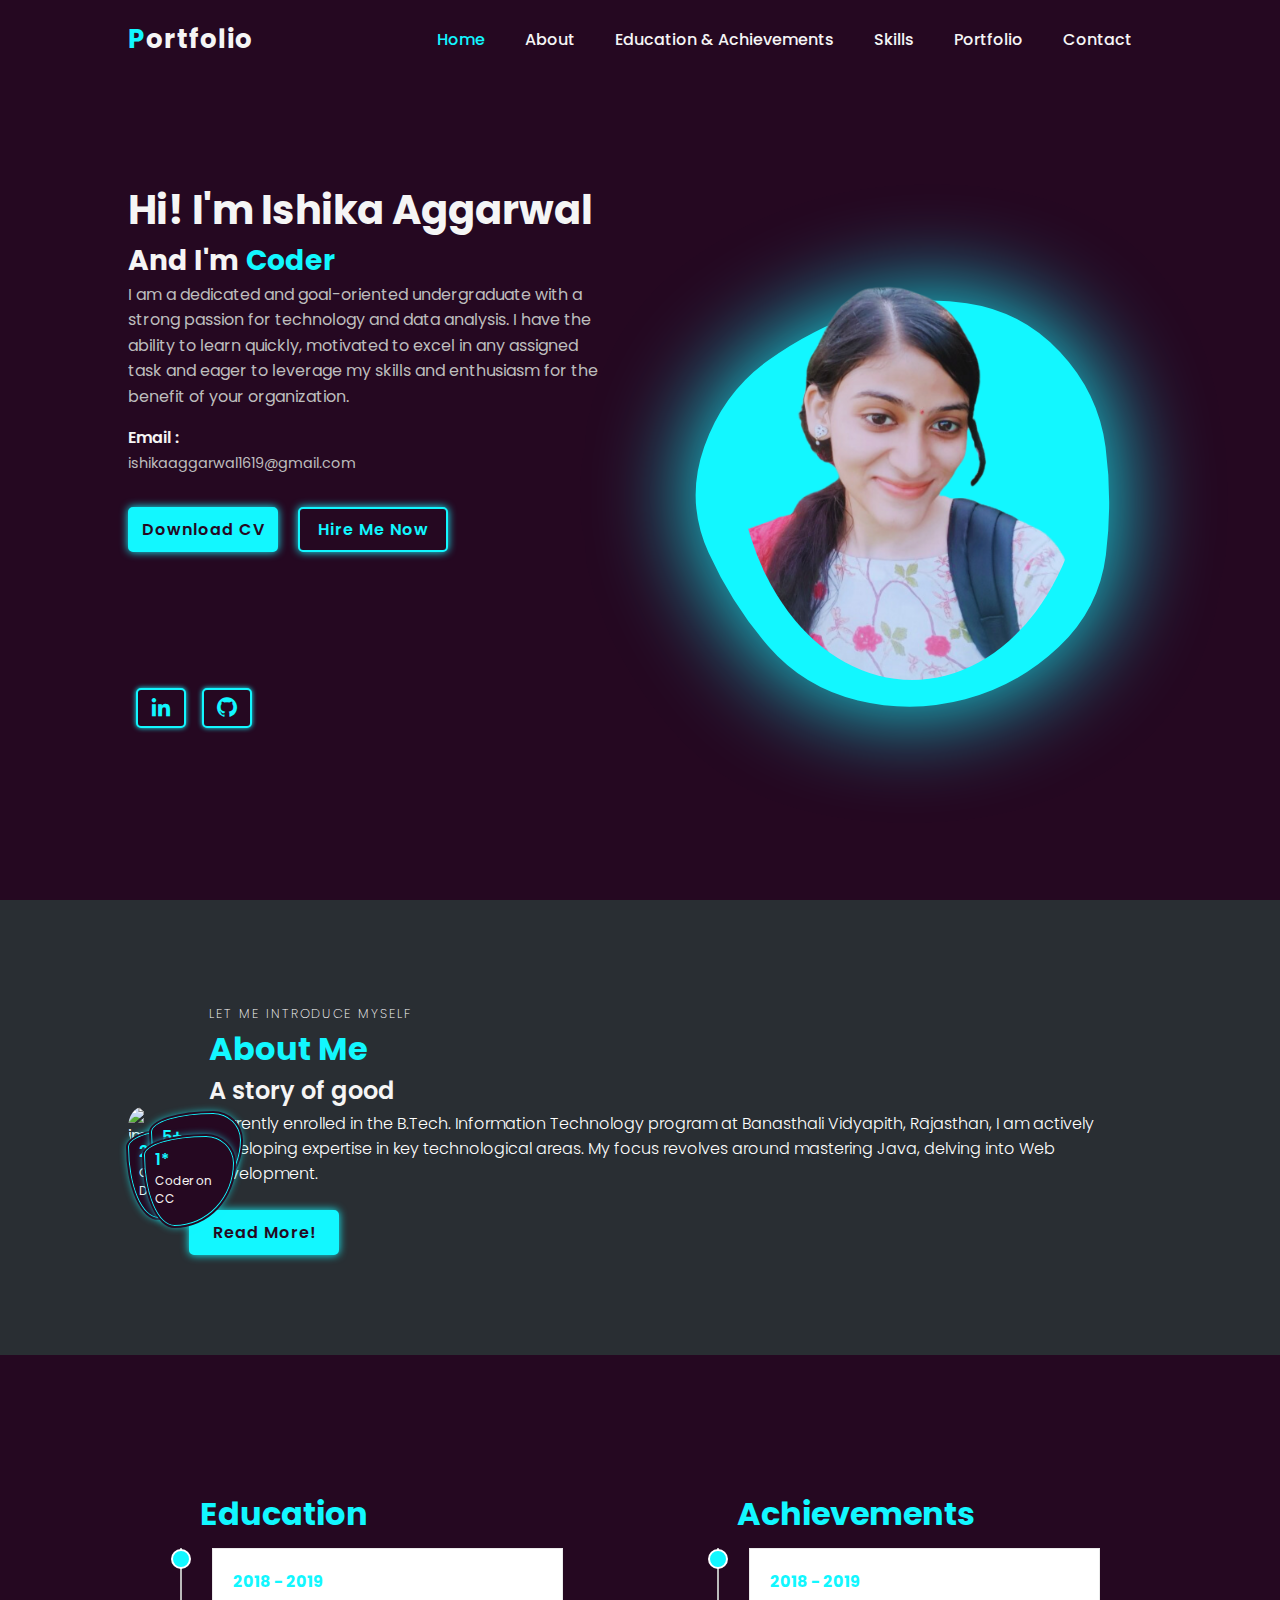
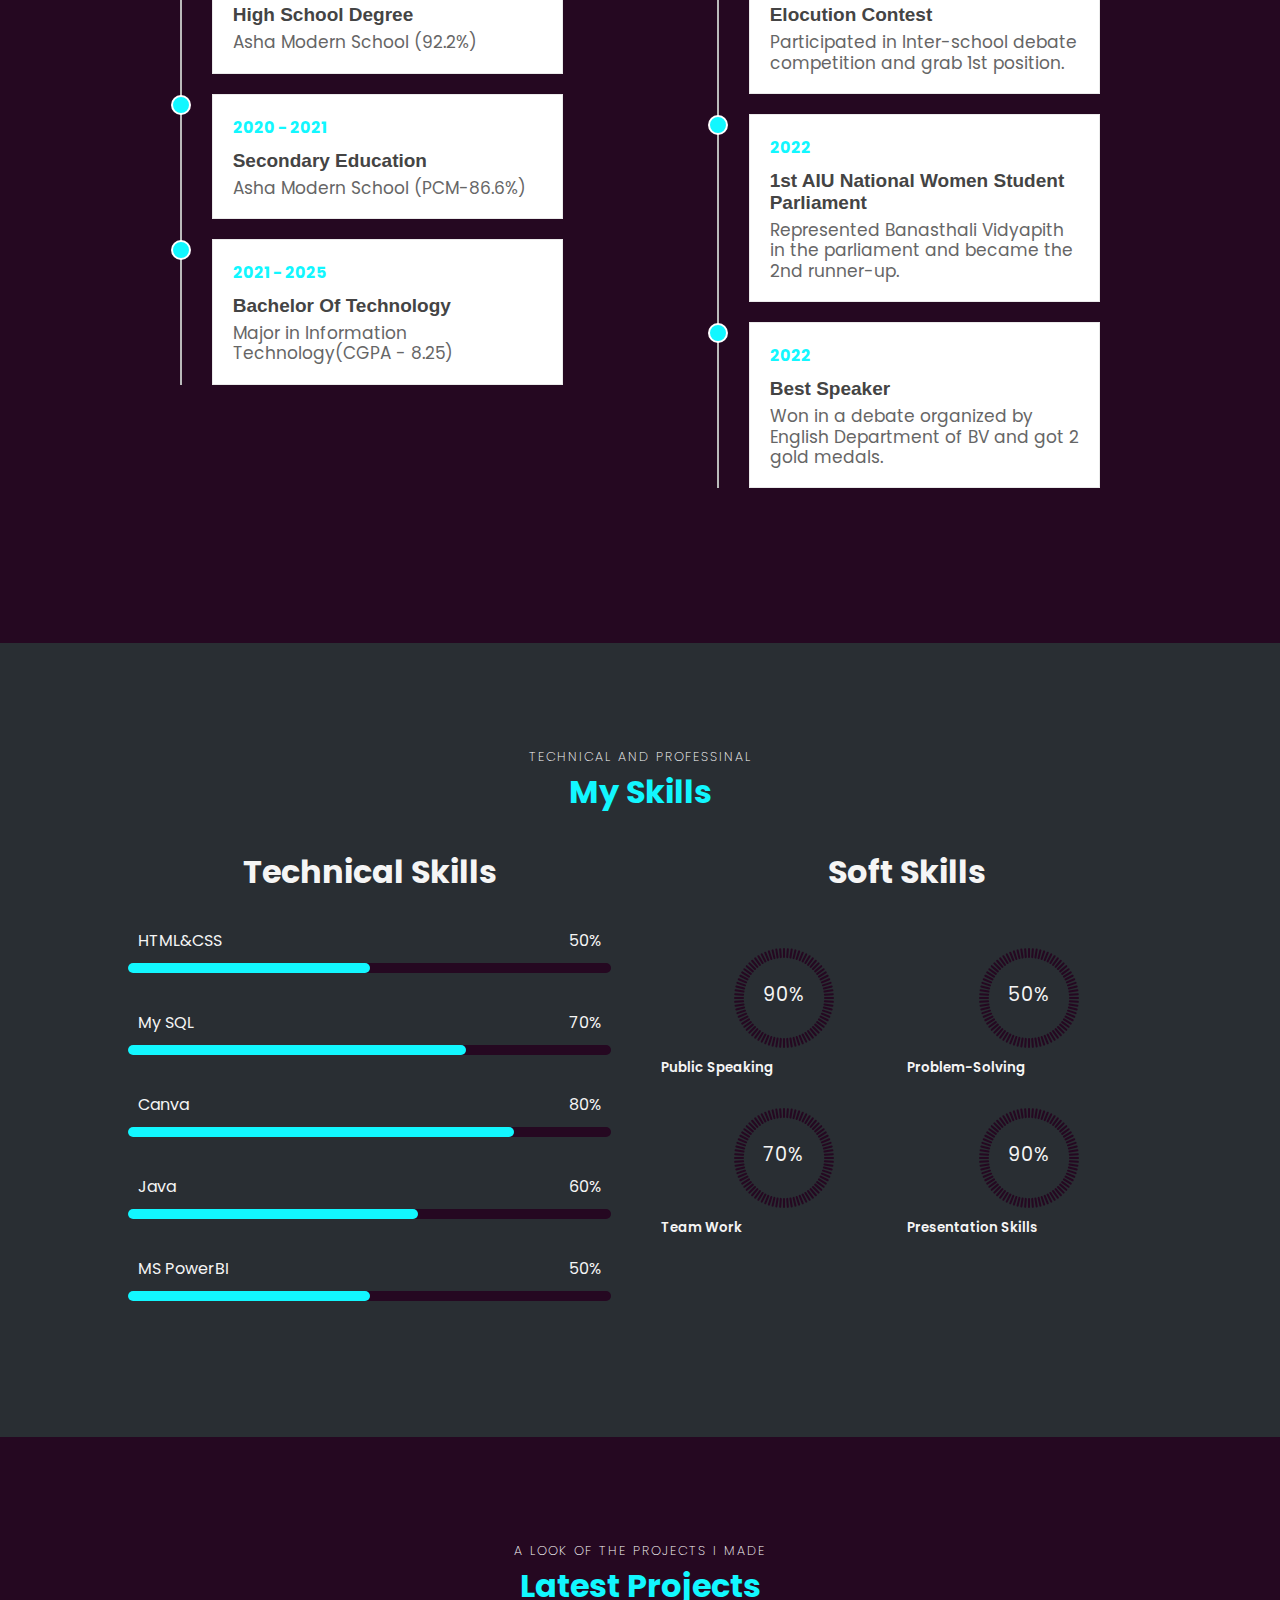
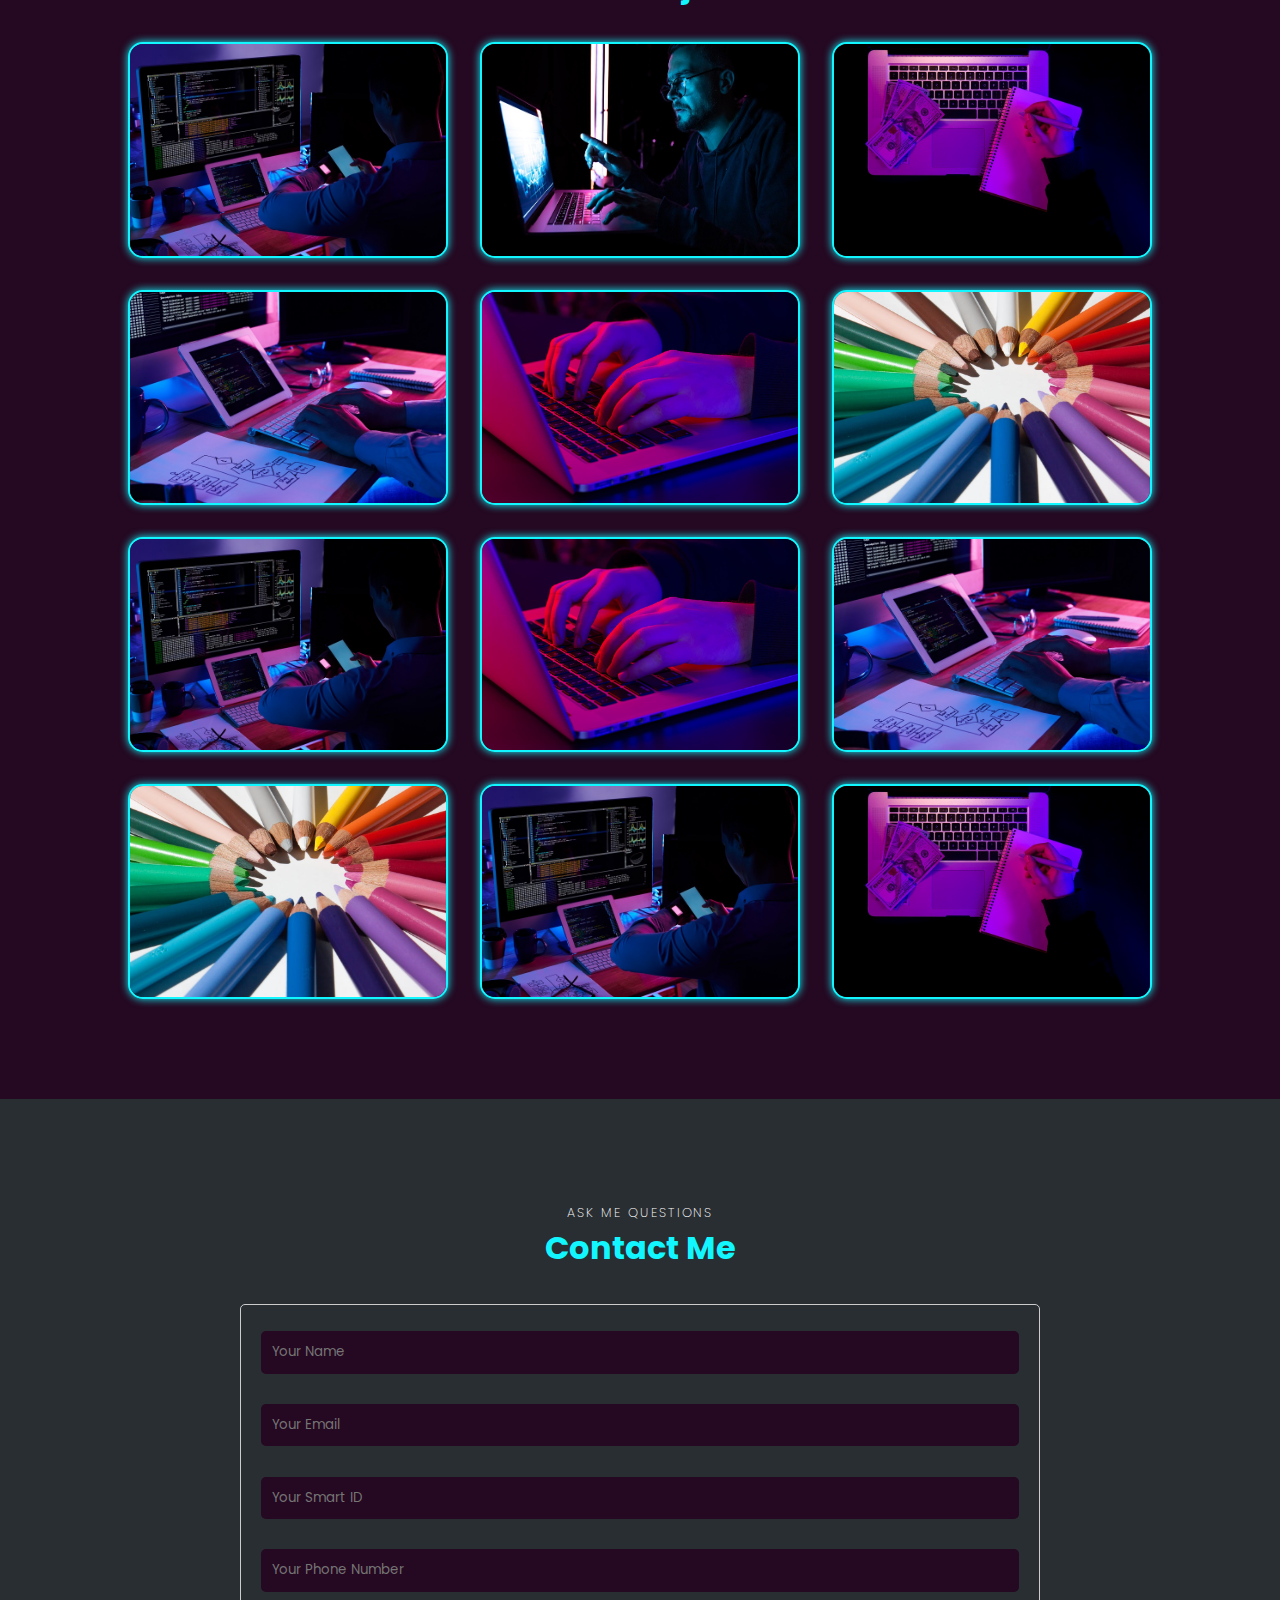
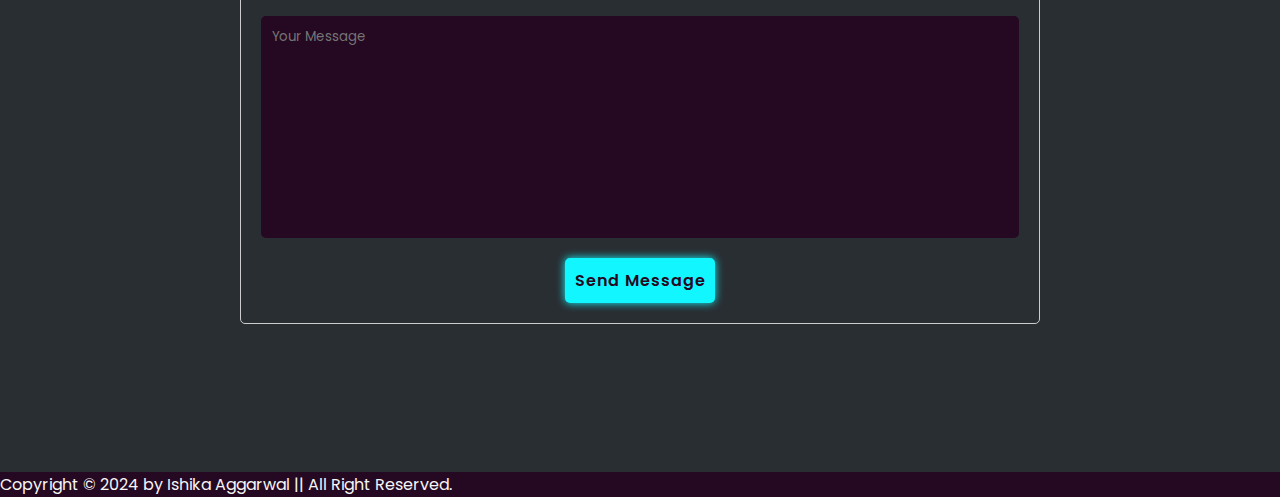
==== commit 259a64ef: "Update index.html" ====
--- a/index.html
+++ b/index.html
@@ -216,17 +216,7 @@
 		<!--   *******  Experience Section Ends   *******  -->
 	</main>
 </div>
-    <!--<section id="eduacation" class="education">
-        <div class="education-text">
-            <span>my study background</span>
-            <h2>Education</h2>
-        </div>
-        <div class="section-services">
-            <div class="service-box">
-                <i class='bx bxs-layer'></i>
-            </div>
-        </div>
-    </section>-->
+    
 
     <!--Skills-->
     <section id="skills" class="skills">
@@ -341,7 +331,7 @@
                     <div class="port-content">
                         <h3>Assignment 1</h3>
                         <p>In this I made UI of Lamborghini Website using Html, Css</p>
-                        <a href="/HTML PROJECT/index1.html" target="_blank"><i class='bx bx-link-external'></i></a>
+                        <a href="index1.html" target="_blank"><i class='bx bx-link-external'></i></a>
                     </div>
                 </div>
                 <div class="port-box">
@@ -351,7 +341,7 @@
                     <div class="port-content">
                         <h3>JS Exercise 19</h3>
                         <p>Implement a JS function that accept no. of rows(m) and columns(n) from user and display a 2D Matrix m8n square layout of alternate black and red.</p>
-                        <a href="/Java script/exercise19.html" target="_blank"><i class='bx bx-link-external'></i></a>
+                        <a href="exercise19.html" target="_blank"><i class='bx bx-link-external'></i></a>
                     </div>
                 </div>
                 <div class="port-box">
@@ -361,7 +351,7 @@
                     <div class="port-content">
                         <h3>JS Exercise 20</h3>
                         <p>Create a webpage to display digital clock that display updated time of your system without refreshing page.</p>
-                        <a href="/Java script/exercise20.html" target="_blank"><i class='bx bx-link-external'></i></a>
+                        <a href="exercise20.html" target="_blank"><i class='bx bx-link-external'></i></a>
                     </div>
                 </div>
                 <div class="port-box">
@@ -371,7 +361,7 @@
                     <div class="port-content">
                         <h3>JS Exercise 22</h3>
                         <p>Write a JS function to display greeting message with username that is accessing webpage. When user clicks on greeting message it should hide.</p>
-                        <a href="/Java script/exercise24.html" target="_blank"><i class='bx bx-link-external'></i></a>
+                        <a href="exercise24.html" target="_blank"><i class='bx bx-link-external'></i></a>
                     </div>
                 </div>
                 <div class="port-box">
@@ -381,7 +371,7 @@
                     <div class="port-content">
                         <h3>JS Exercise 23</h3>
                         <p>Write a JS code that displays text "Text-Growing" with increasing font size and "Text-Shrinking" with decreasing font size.</p>
-                        <a href="/Java script/exercise23.html" target="_blank"><i class='bx bx-link-external'></i></a>
+                        <a href="exercise23.html" target="_blank"><i class='bx bx-link-external'></i></a>
                     </div>
                 </div>
                
@@ -392,7 +382,7 @@
                     <div class="port-content">
                         <h3>JS Exercise 25</h3>
                         <p>Create a webpage that accepts a value in textbox for temperature in one unit and convert it to another.</p>
-                        <a href="/Java script/exercise25.html" target="_blank"><i class='bx bx-link-external'></i></a>
+                        <a href="exercise25.html" target="_blank"><i class='bx bx-link-external'></i></a>
                     </div>
                 </div>
                 <div class="port-box">
@@ -402,7 +392,7 @@
                     <div class="port-content">
                         <h3>JS Exercise 26</h3>
                         <p>Create a registration form which accepts first name, last name(not mandatory), userId, password, confirm password, address, email, contact. Apply Validations</p>
-                        <a href="/Java script/exercise26.html" target="_blank"><i class='bx bx-link-external'></i></a>
+                        <a href="exercise26.html" target="_blank"><i class='bx bx-link-external'></i></a>
                     </div>
                 </div>
                
@@ -414,7 +404,7 @@
                     <div class="port-content">
                         <h3>CSS Exercise 1</h3>
                         <p>Create a webpage containing various box with translate, transition and transform effects.</p>
-                        <a href="/CSS/flexbox.html" target="_blank"><i class='bx bx-link-external'></i></a>
+                        <a href="flexbox.html" target="_blank"><i class='bx bx-link-external'></i></a>
                     </div>
                 </div>
                 <div class="port-box">
@@ -424,7 +414,7 @@
                     <div class="port-content">
                         <h3>Css Exercise 2</h3>
                         <p>Create a webpage to display radial effect.</p>
-                        <a href="/CSS/indexc.html" target="_blank"><i class='bx bx-link-external'></i></a>
+                        <a href="indexc.html" target="_blank"><i class='bx bx-link-external'></i></a>
                     </div>
                 </div>
                 <div class="port-box">
@@ -434,7 +424,7 @@
                     <div class="port-content">
                         <h3>CSS Exercise 3</h3>
                         <p>Create a webpage using html, css.</p>
-                        <a href="/CSS/indexc1.html" target="_blank"><i class='bx bx-link-external'></i></a>
+                        <a href="indexc1.html" target="_blank"><i class='bx bx-link-external'></i></a>
                     </div>
                 </div>
                 <div class="port-box">
@@ -444,7 +434,7 @@
                     <div class="port-content">
                         <h3>CSS Exercise 4</h3>
                         <p>Create a webpage using diifernt text style.</p>
-                        <a href="/CSS/indexc2.html" target="_blank"><i class='bx bx-link-external'></i></a>
+                        <a href="indexc2.html" target="_blank"><i class='bx bx-link-external'></i></a>
                     </div>
                 </div>
                 <div class="port-box">
@@ -454,7 +444,7 @@
                     <div class="port-content">
                         <h3>CSS Exercise 18</h3>
                         <p>Create a home page for Banasthali's Website look like https://gsar.harward.edu/</p>
-                        <a href="/CSS/Ex18.html" target="_blank"><i class='bx bx-link-external'></i></a>
+                        <a href="Ex18.html" target="_blank"><i class='bx bx-link-external'></i></a>
                     </div>
                 </div>
                 
@@ -566,4 +556,4 @@
     <script src="script.js"></script>
     
 </body>
-</html>+</html>
